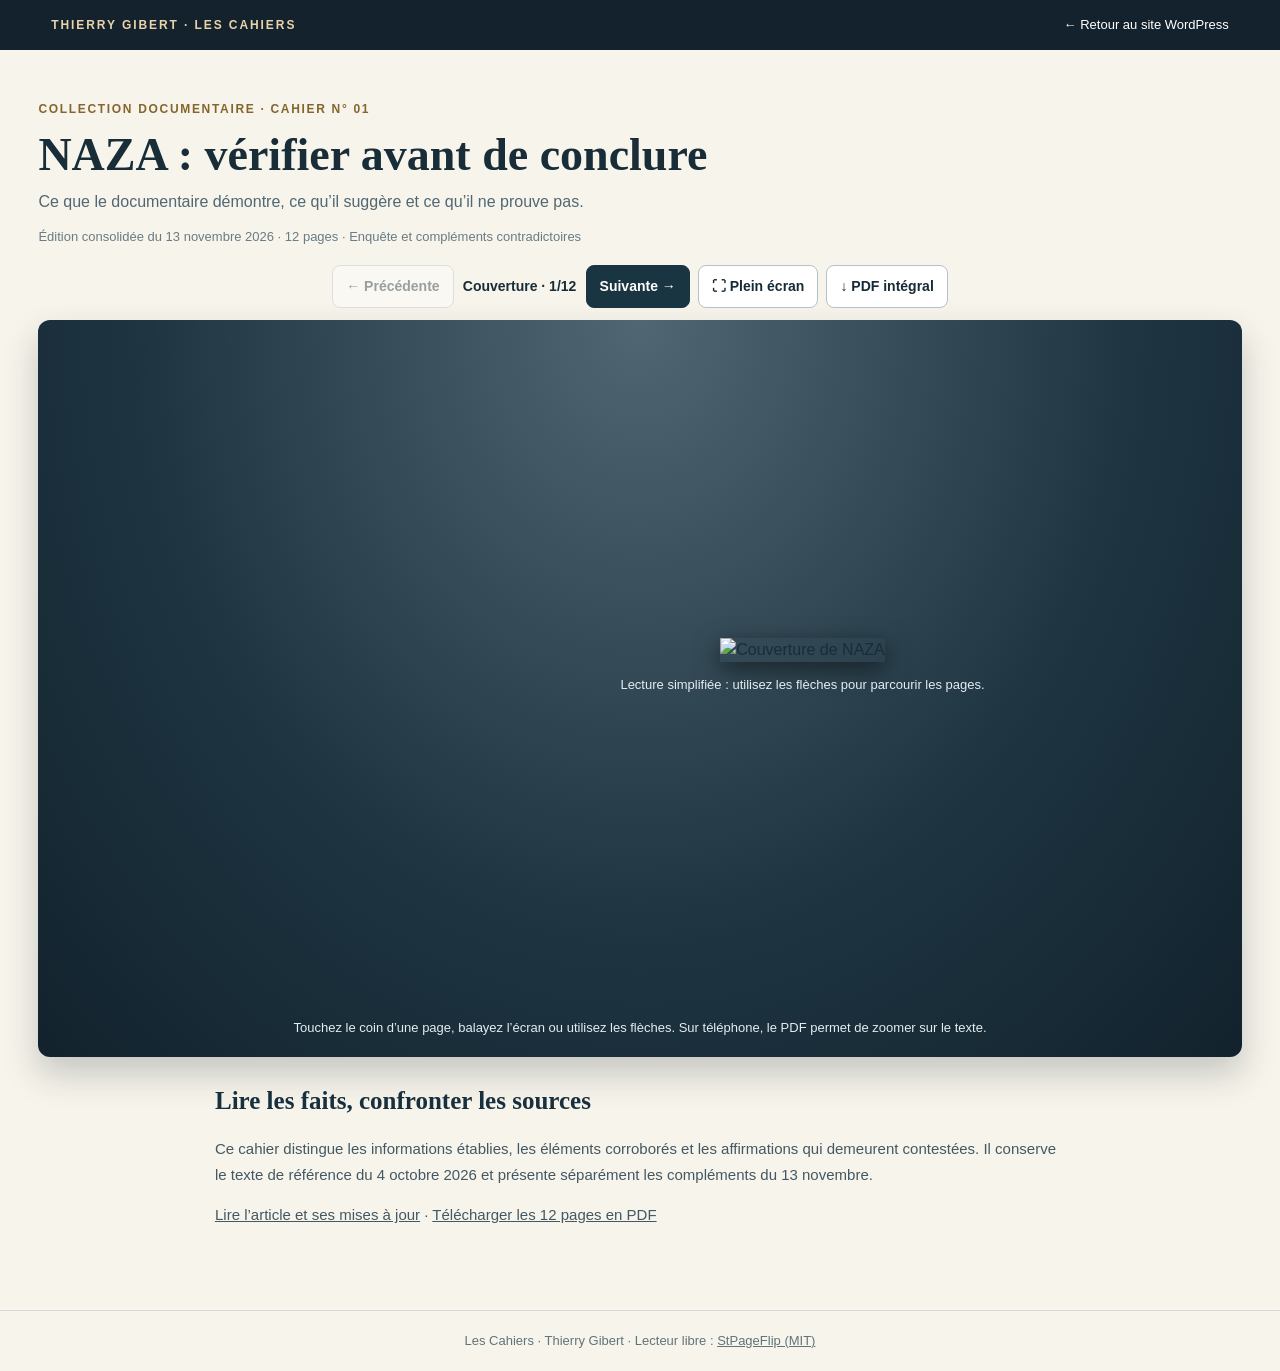
==== index.html @ 5b7beab6 "Publier le lecteur interactif du Cahier NAZA (12 pages)" ====
<!doctype html>
<html lang="fr">
<head>
<meta charset="utf-8">
<meta name="viewport" content="width=device-width,initial-scale=1,viewport-fit=cover">
<meta name="theme-color" content="#14222e">
<meta name="description" content="Les Cahiers de Thierry Gibert : feuilletez gratuitement NAZA, une enquête documentaire en 12 pages.">
<title>Les Cahiers · NAZA — Thierry Gibert</title>
<style>
:root{--ink:#182d38;--paper:#f7f4eb;--gold:#ac8747}*{box-sizing:border-box}
body{margin:0;background:var(--paper);color:var(--ink);font:16px/1.5 -apple-system,BlinkMacSystemFont,"Segoe UI",Arial,sans-serif}
a{color:inherit}header{background:#14222e;color:#fff;padding:15px clamp(16px,4vw,60px);display:flex;align-items:center;justify-content:space-between;gap:14px;flex-wrap:wrap}
.brand{font-size:12px;font-weight:800;letter-spacing:.16em;color:#e9d3ab}header a{font-size:13px;text-decoration:none}
main{max-width:1280px;margin:auto;padding:clamp(17px,3vw,40px)}.eyebrow{color:#84662c;font-weight:750;text-transform:uppercase;font-size:12px;letter-spacing:.14em}
h1{font:600 clamp(28px,4vw,46px)/1.1 Georgia,serif;margin:6px 0 10px}
.subtitle{margin:0;font-size:16px;color:#516773;max-width:800px}.meta{font-size:13px;color:#697b84}
.toolbar{display:flex;gap:8px;justify-content:center;align-items:center;flex-wrap:wrap;margin:18px 0 12px}
button,.button{border:1px solid #b5c1c9;background:#fff;color:#162b37;padding:11px 13px;min-height:43px;font:650 14px Arial,sans-serif;border-radius:8px;text-decoration:none;cursor:pointer;display:inline-flex;align-items:center}
.primary{background:#193542;color:white;border-color:#193542}button:disabled{opacity:.42;cursor:not-allowed}
button:focus-visible,a:focus-visible{outline:3px solid var(--gold);outline-offset:3px}
#counter{font-weight:750;font-variant-numeric:tabular-nums;min-width:116px;text-align:center;font-size:14px}
#stage{background:radial-gradient(ellipse at top,#506673,#1d3440 60%,#12222d);min-height:610px;padding:20px 8px;border-radius:12px;box-shadow:0 17px 35px #10253038}
#shell{height:min(74vh,810px);min-height:470px;display:flex;align-items:center;justify-content:center;max-width:1100px;margin:auto}
#book{margin:auto}
#fallback{display:none;text-align:center;margin:auto;width:min(450px,90%)}#fallback img{max-width:100%;max-height:min(67vh,740px);box-shadow:0 7px 25px #0008}
#fallback p,#hint{color:#e6ecf0;font-size:13px;text-align:center}
#hint{margin:12px auto 0;max-width:760px}.info{max-width:850px;margin:30px auto 44px;color:#435863;font-size:15px;line-height:1.7}
h2{font:600 25px Georgia,serif;color:#18303e}
footer{border-top:1px solid #d4d9db;padding:20px;text-align:center;font-size:13px;color:#60747b}
#stage:fullscreen{border-radius:0;min-height:100vh;display:flex;flex-direction:column;justify-content:center}#stage:fullscreen #shell{flex:1}
@media(max-width:700px){main{padding:18px 8px}.intro{padding:0 8px}.toolbar{gap:6px}button,.button{font-size:13px;padding:10px}#counter{min-width:80px;font-size:13px}#stage{min-height:500px;padding:14px 5px}#shell{height:min(69vh,690px);min-height:400px}}
</style>
</head>
<body>
<header><div class="brand">THIERRY GIBERT · LES CAHIERS</div><a href="https://thierrygibert15.wordpress.com/publications/les-cahiers/">← Retour au site WordPress</a></header>
<main>
<section class="intro"><p class="eyebrow">Collection documentaire · Cahier n° 01</p><h1>NAZA : vérifier avant de conclure</h1><p class="subtitle">Ce que le documentaire démontre, ce qu’il suggère et ce qu’il ne prouve pas.</p><p class="meta">Édition consolidée du 13 novembre 2026 · 12 pages · Enquête et compléments contradictoires</p></section>
<nav class="toolbar" aria-label="Navigation dans le cahier">
<button id="prev" type="button" aria-label="Page précédente">← Précédente</button><span id="counter" aria-live="polite">Couverture</span><button class="primary" id="next" type="button" aria-label="Page suivante">Suivante →</button>
<button id="fullscreen" type="button">⛶ Plein écran</button>
<a class="button" href="https://thierrygibert15.wordpress.com/wp-content/uploads/2026/11/les-cahiers-01-naza-edition-consolidee-13-11-2026.pdf" target="_blank" rel="noopener">↓ PDF intégral</a>
</nav>
<section id="stage" aria-label="Feuilletage interactif de NAZA">
<div id="shell"><div id="book" aria-label="Livre NAZA"></div>
<div id="fallback"><img id="fallback-image" src="https://thierrygibert15.wordpress.com/wp-content/uploads/2026/11/naza-cahier-01-page-01.jpg" alt="Couverture de NAZA"><p id="fallback-message">Chargement du lecteur…</p></div></div>
<p id="hint">Touchez le coin d’une page, balayez l’écran ou utilisez les flèches. Sur téléphone, le PDF permet de zoomer sur le texte.</p>
</section>
<section class="info"><h2>Lire les faits, confronter les sources</h2><p>Ce cahier distingue les informations établies, les éléments corroborés et les affirmations qui demeurent contestées. Il conserve le texte de référence du 4 octobre 2026 et présente séparément les compléments du 13 novembre.</p><p><a href="https://thierrygibert15.wordpress.com/2026/10/04/naza-verifier-avant-de-conclure/">Lire l’article et ses mises à jour</a> · <a href="https://thierrygibert15.wordpress.com/wp-content/uploads/2026/11/les-cahiers-01-naza-edition-consolidee-13-11-2026.pdf">Télécharger les 12 pages en PDF</a></p></section>
</main>
<footer>Les Cahiers · Thierry Gibert · Lecteur libre : <a href="https://github.com/Nodlik/StPageFlip">StPageFlip (MIT)</a></footer>
<noscript><p>JavaScript est nécessaire pour tourner les pages. <a href="https://thierrygibert15.wordpress.com/wp-content/uploads/2026/11/les-cahiers-01-naza-edition-consolidee-13-11-2026.pdf">Lire le PDF.</a></p></noscript>
<script defer src="https://cdn.jsdelivr.net/npm/page-flip@2.0.7/dist/js/page-flip.browser.js"></script>
<script defer>
(function(){
"use strict";
var base="https://thierrygibert15.wordpress.com/wp-content/uploads/2026/11/naza-cahier-01-page-";
var urls=Array.from({length:12},function(_,i){return base+String(i+1).padStart(2,"0")+".jpg";});
var count=document.getElementById("counter"),prev=document.getElementById("prev"),next=document.getElementById("next");
var stage=document.getElementById("stage"),fallback=document.getElementById("fallback");
var fbImg=document.getElementById("fallback-image"),fbMsg=document.getElementById("fallback-message");
var page=0,flip=null;
function sync(){count.textContent=page===0?"Couverture · 1/12":"Page "+(page+1)+" / 12";prev.disabled=page===0;next.disabled=page===11;if(!flip)fbImg.src=urls[page];}
function fallbackMode(){flip=null;fallback.style.display="block";fbMsg.textContent="Lecture simplifiée : utilisez les flèches pour parcourir les pages.";sync();}
function init(){
if(!window.St||!window.St.PageFlip){fallbackMode();return;}
try{
flip=new window.St.PageFlip(document.getElementById("book"),{
width:430,height:608,size:"stretch",minWidth:210,maxWidth:530,minHeight:297,maxHeight:750,
showCover:true,usePortrait:true,mobileScrollSupport:false,drawShadow:true,maxShadowOpacity:0.35,
flippingTime:window.matchMedia("(prefers-reduced-motion: reduce)").matches?100:750
});
flip.on("flip",function(e){page=e.data;sync();});
flip.on("init",function(e){page=e.data.page;sync();});
flip.loadFromImages(urls);sync();
}catch(e){fallbackMode();}
}
prev.addEventListener("click",function(){if(flip){flip.flipPrev("bottom");}else{page=Math.max(0,page-1);}sync();});
next.addEventListener("click",function(){if(flip){flip.flipNext("bottom");}else{page=Math.min(11,page+1);}sync();});
document.getElementById("fullscreen").addEventListener("click",function(){
if(document.fullscreenElement){document.exitFullscreen&&document.exitFullscreen();}
else if(stage.requestFullscreen){stage.requestFullscreen().catch(function(){});}
else {window.open("https://thierrygibert15.wordpress.com/wp-content/uploads/2026/11/les-cahiers-01-naza-edition-consolidee-13-11-2026.pdf","_blank");}
});
document.addEventListener("keydown",function(e){if(e.target&&e.target.matches("input,textarea,select"))return;if(e.key==="ArrowRight")next.click();if(e.key==="ArrowLeft")prev.click();});
sync();window.addEventListener("load",init,{once:true});
})();
</script>
</body></html>
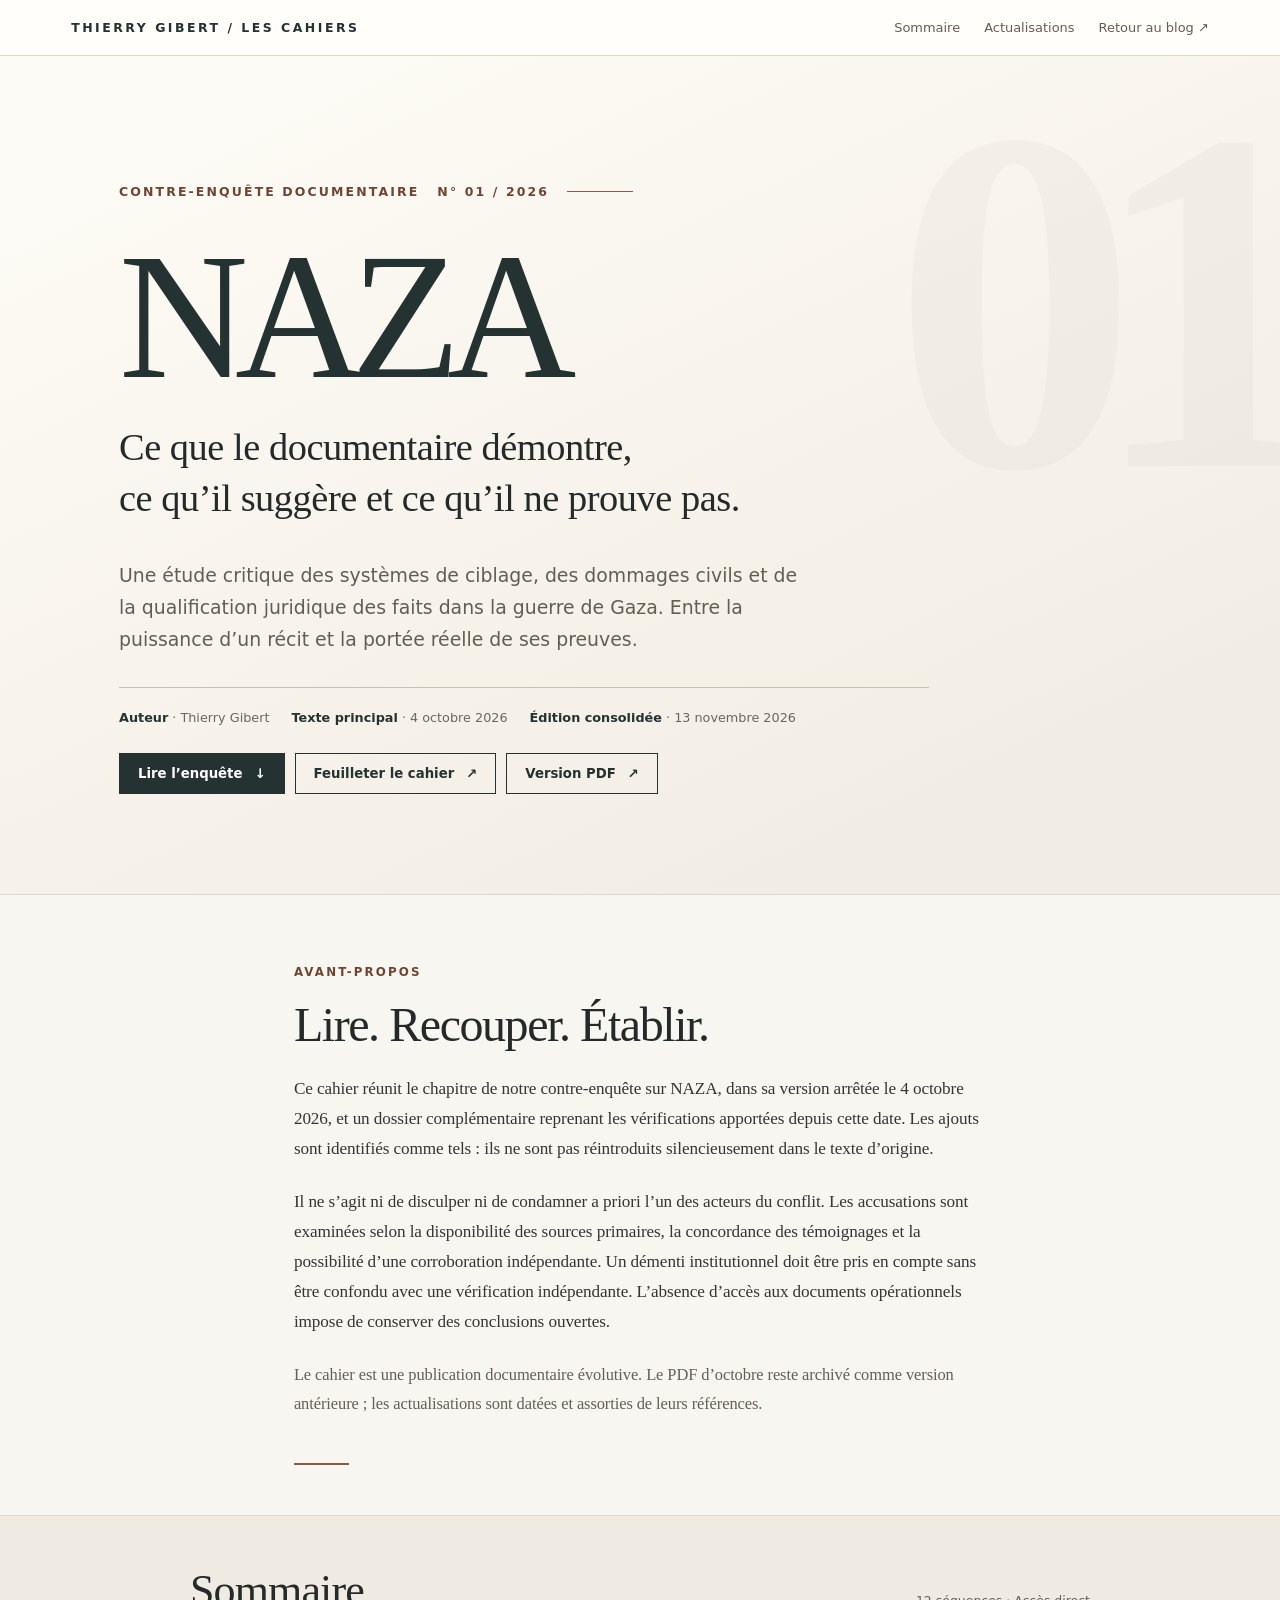
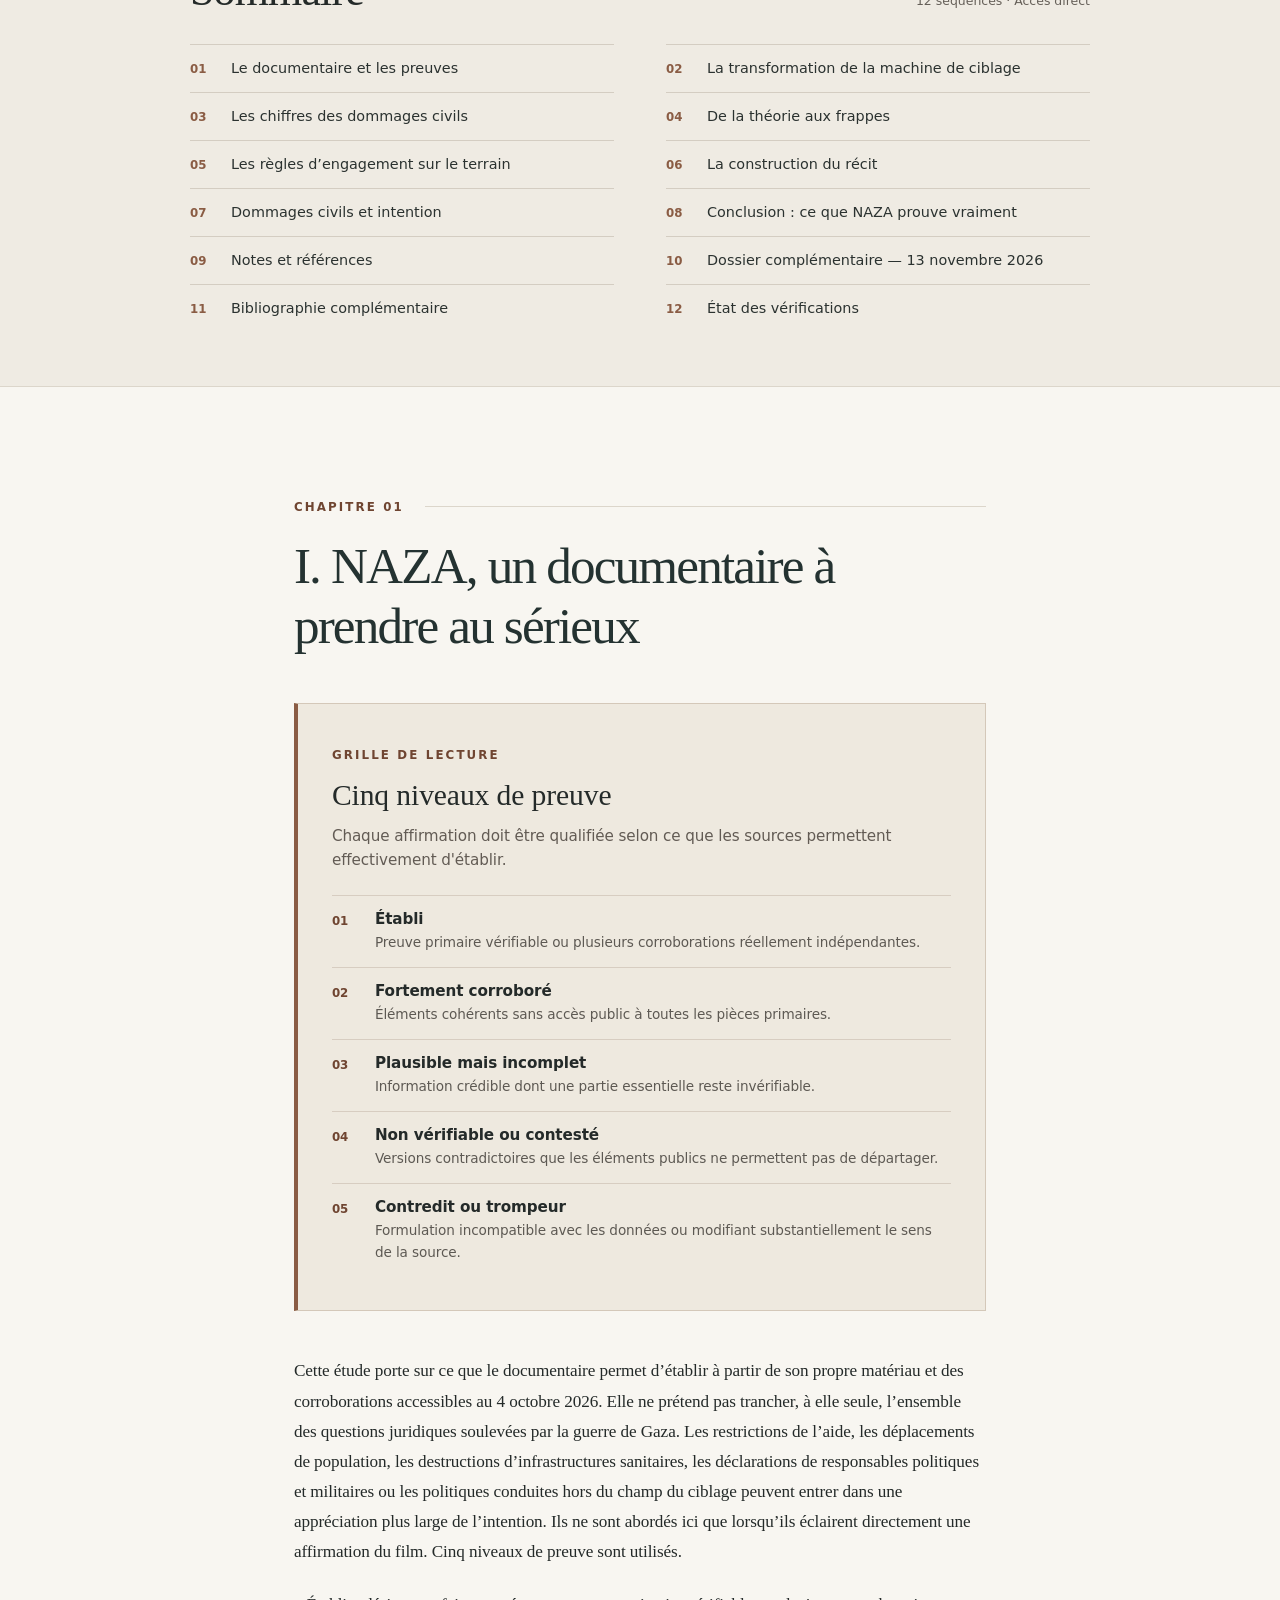
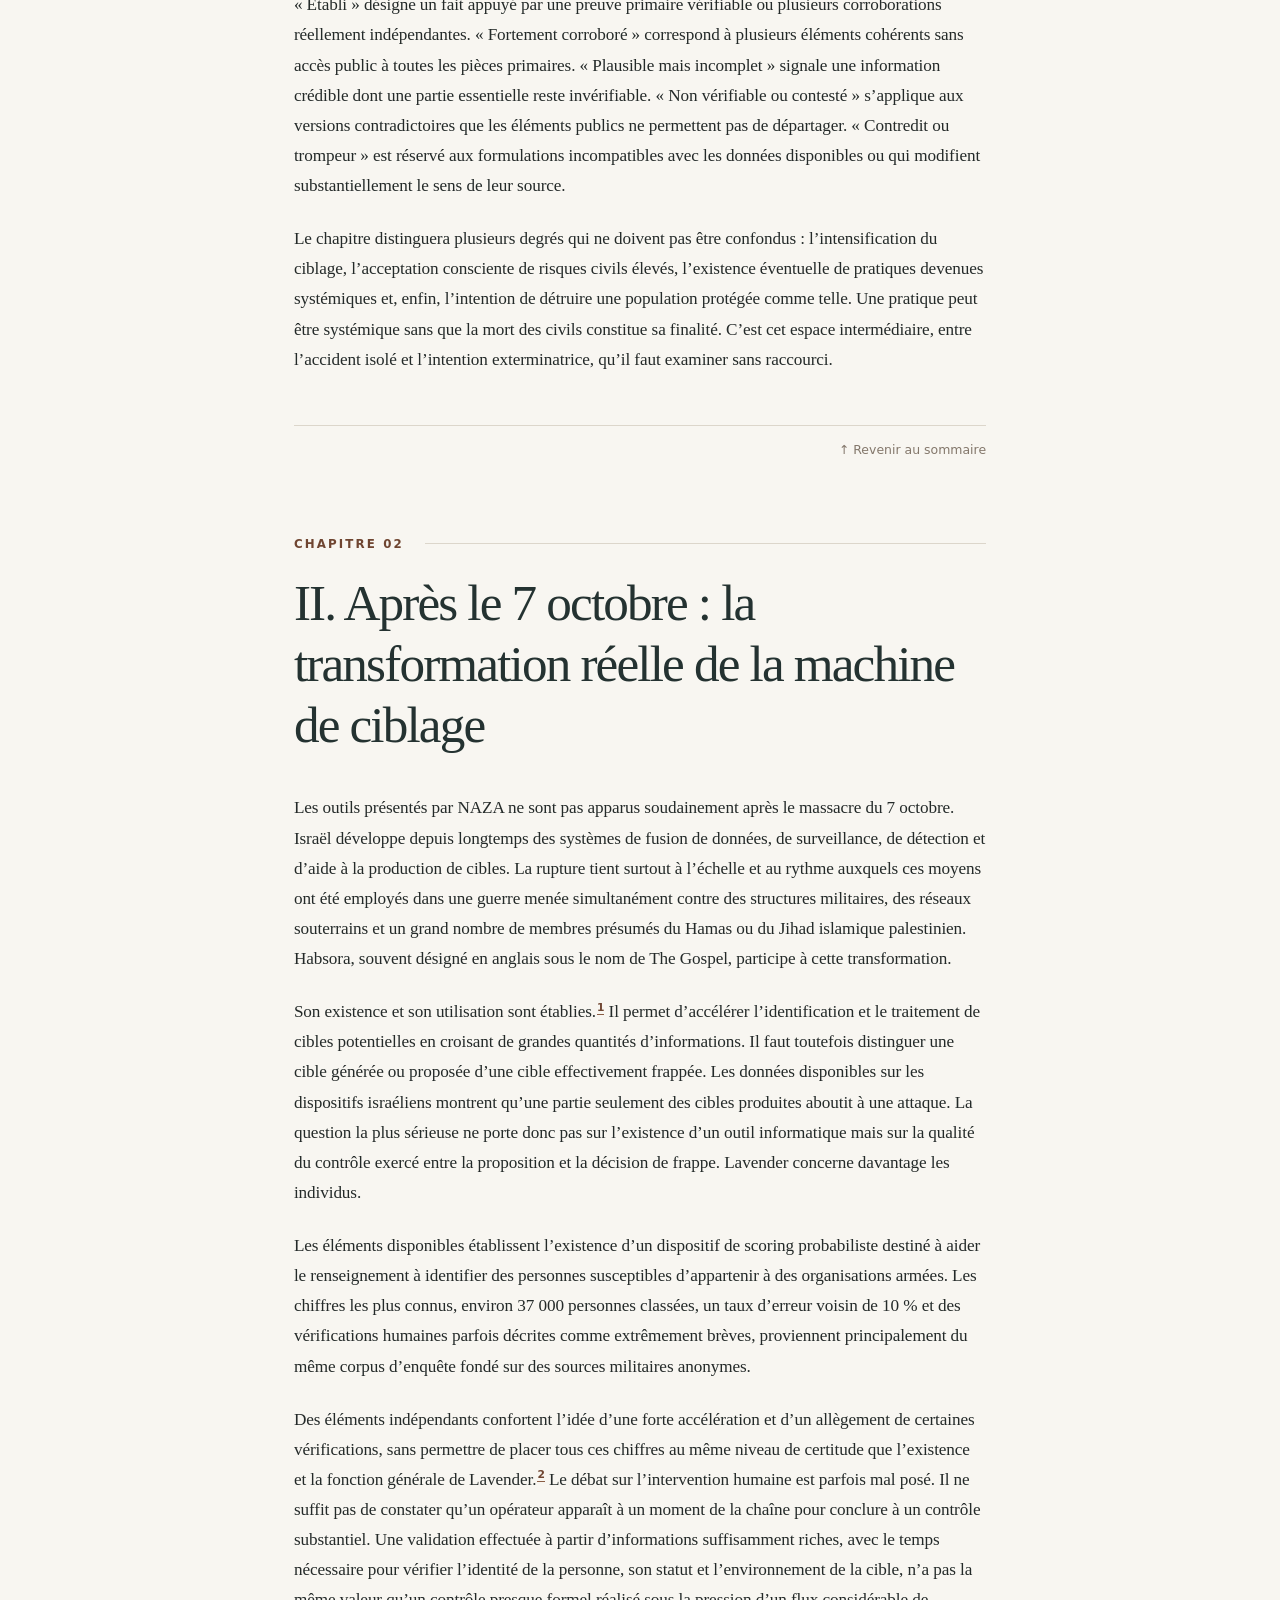
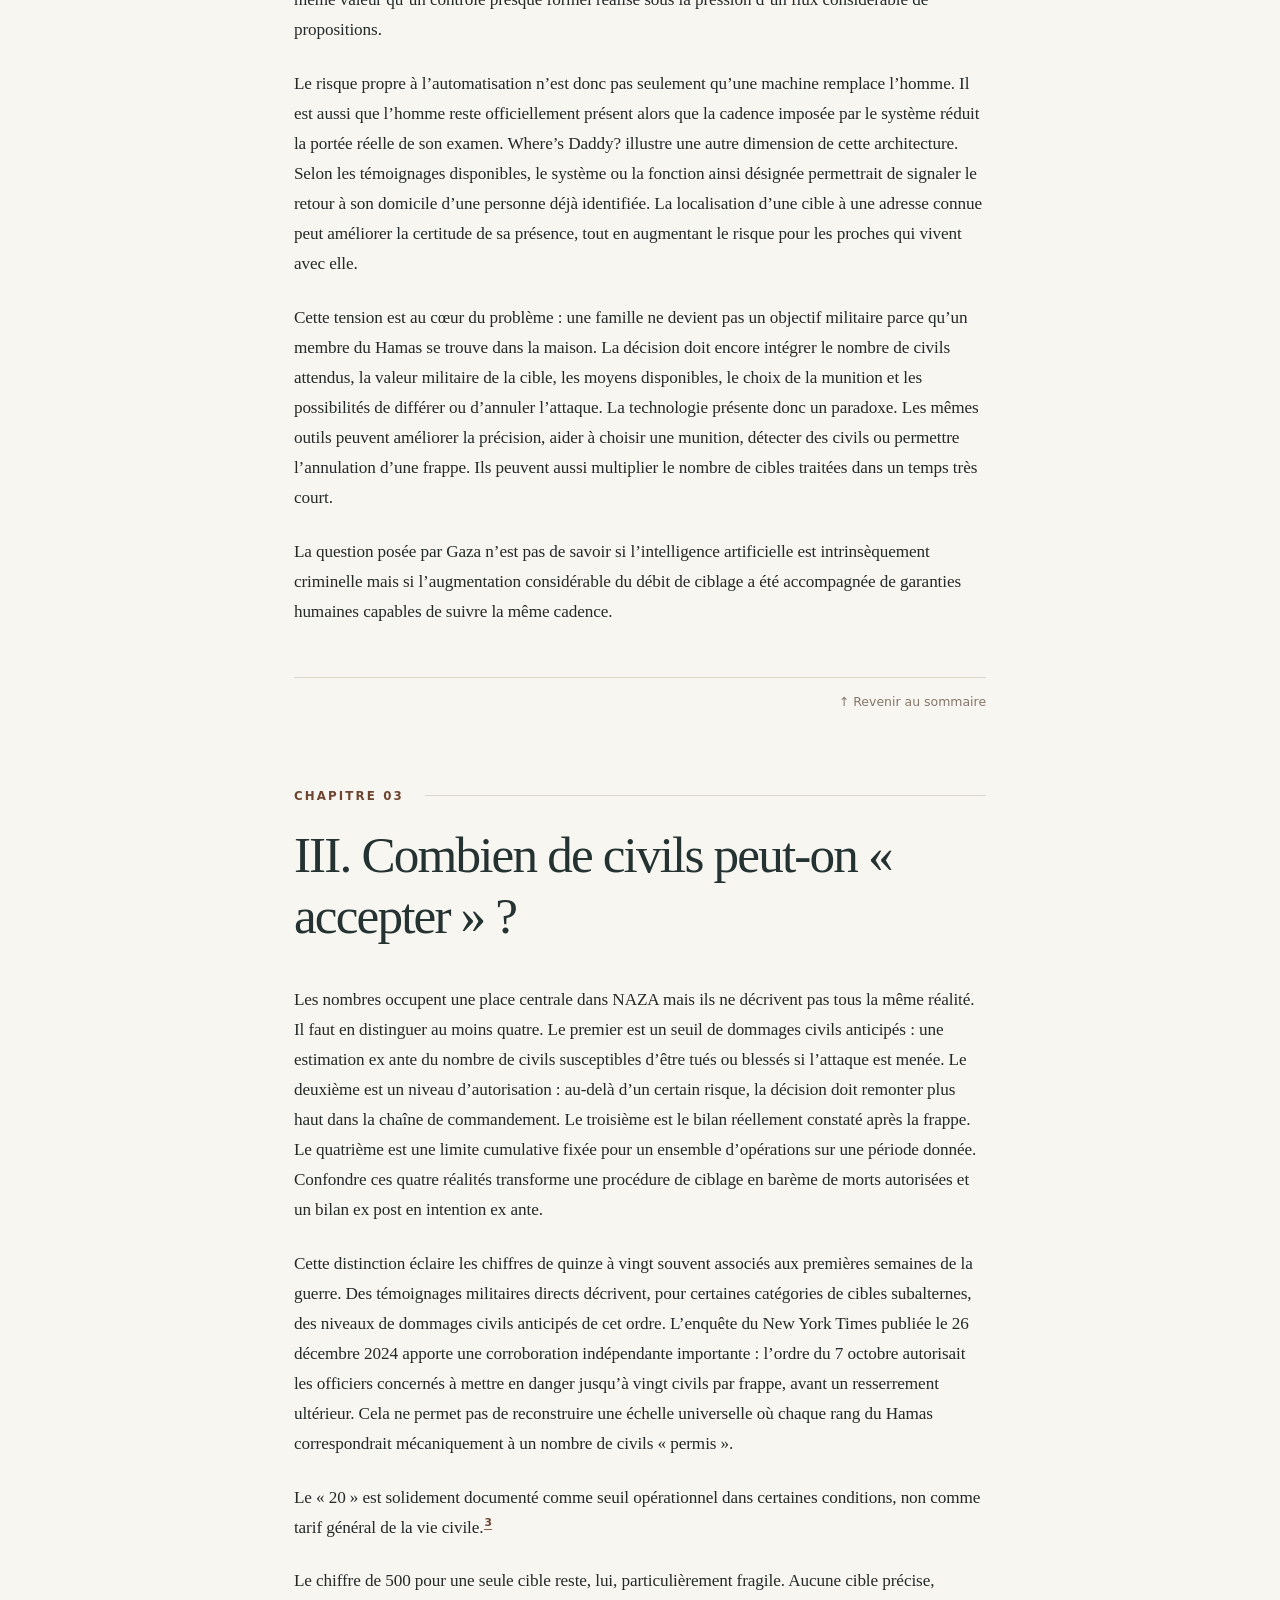
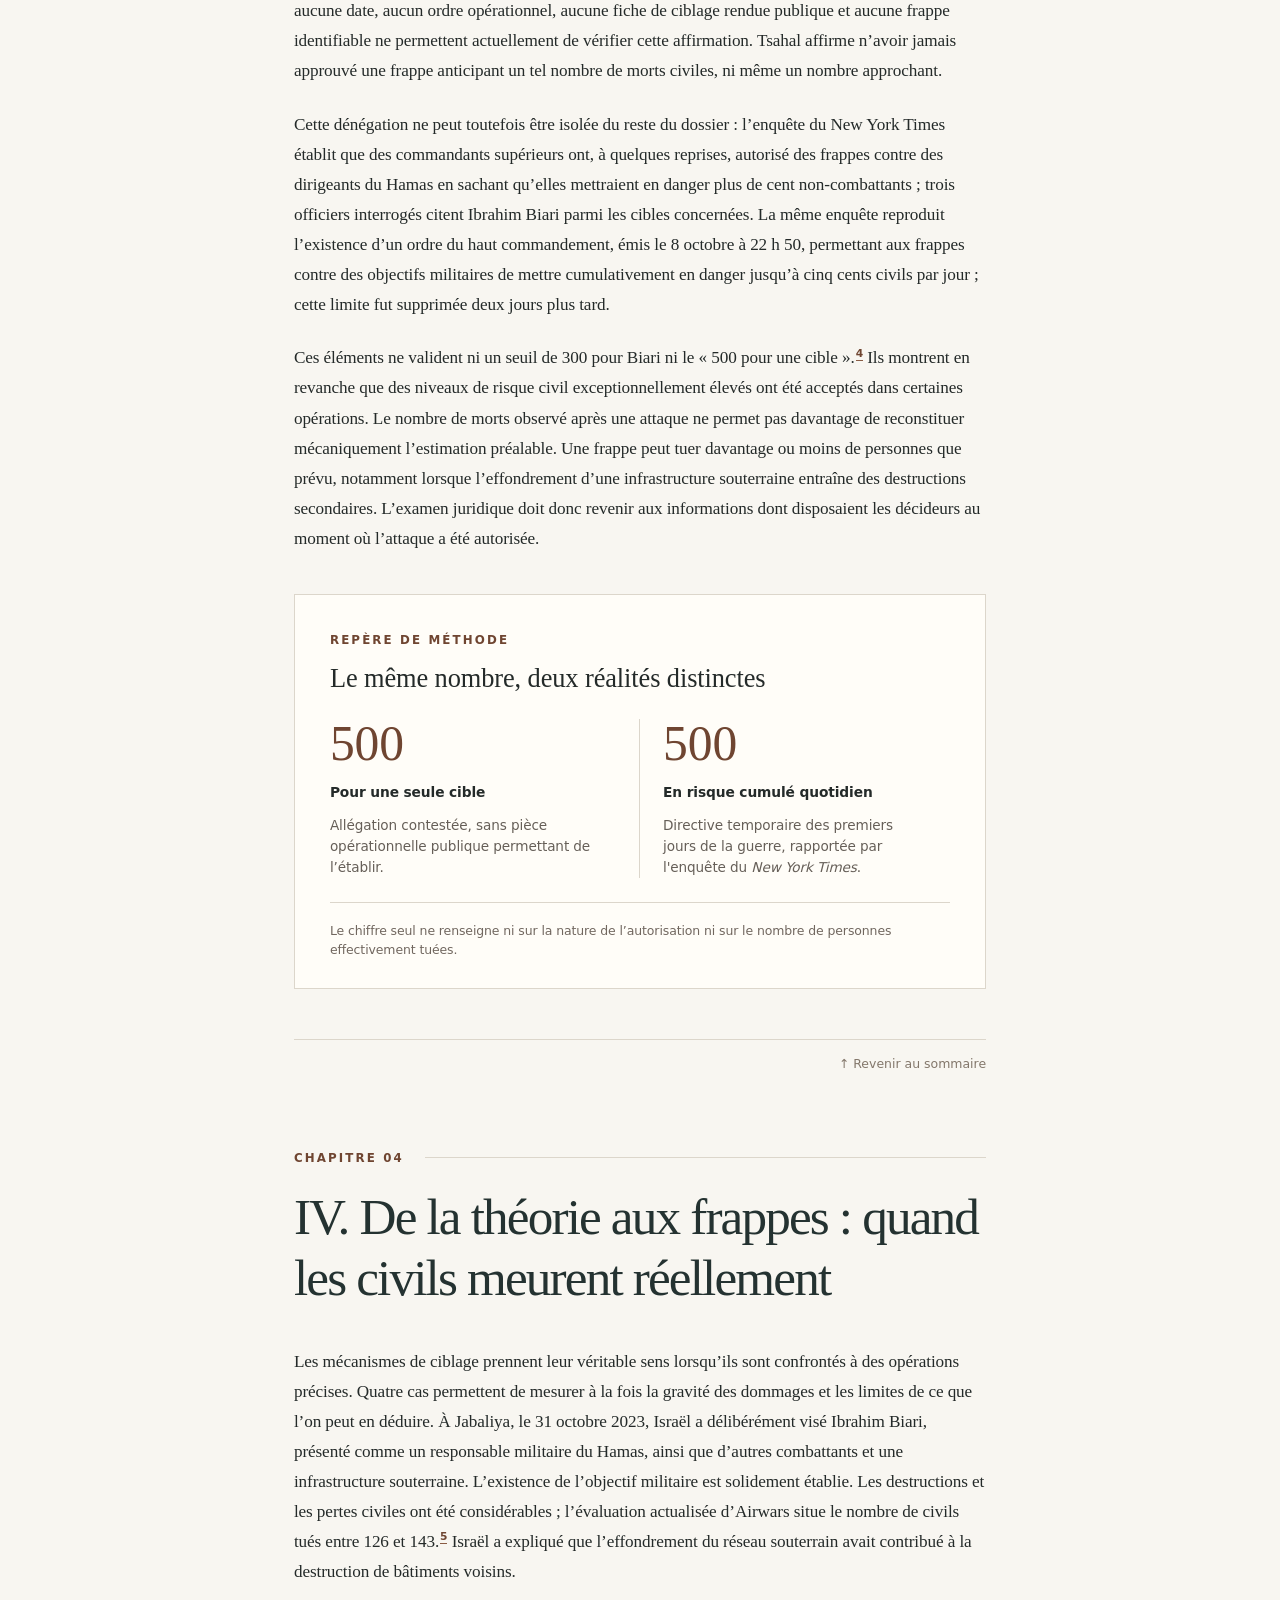
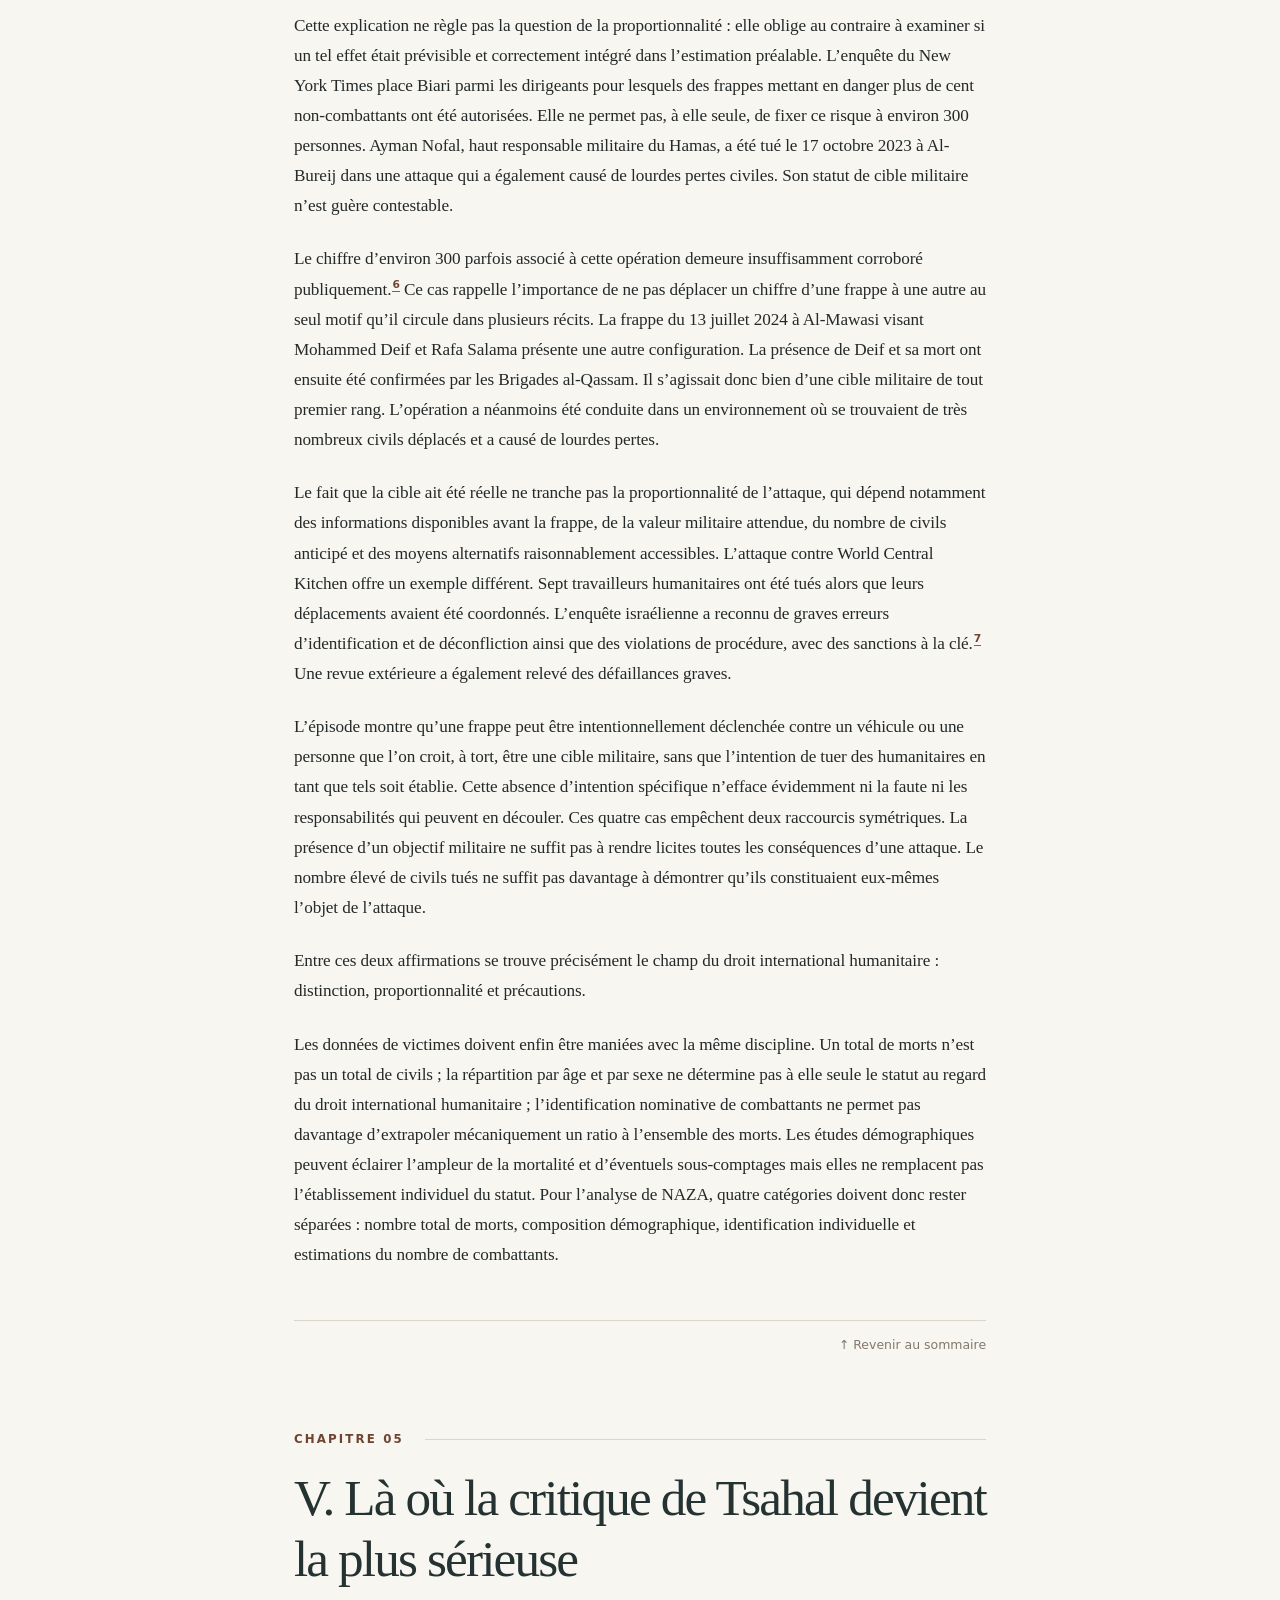
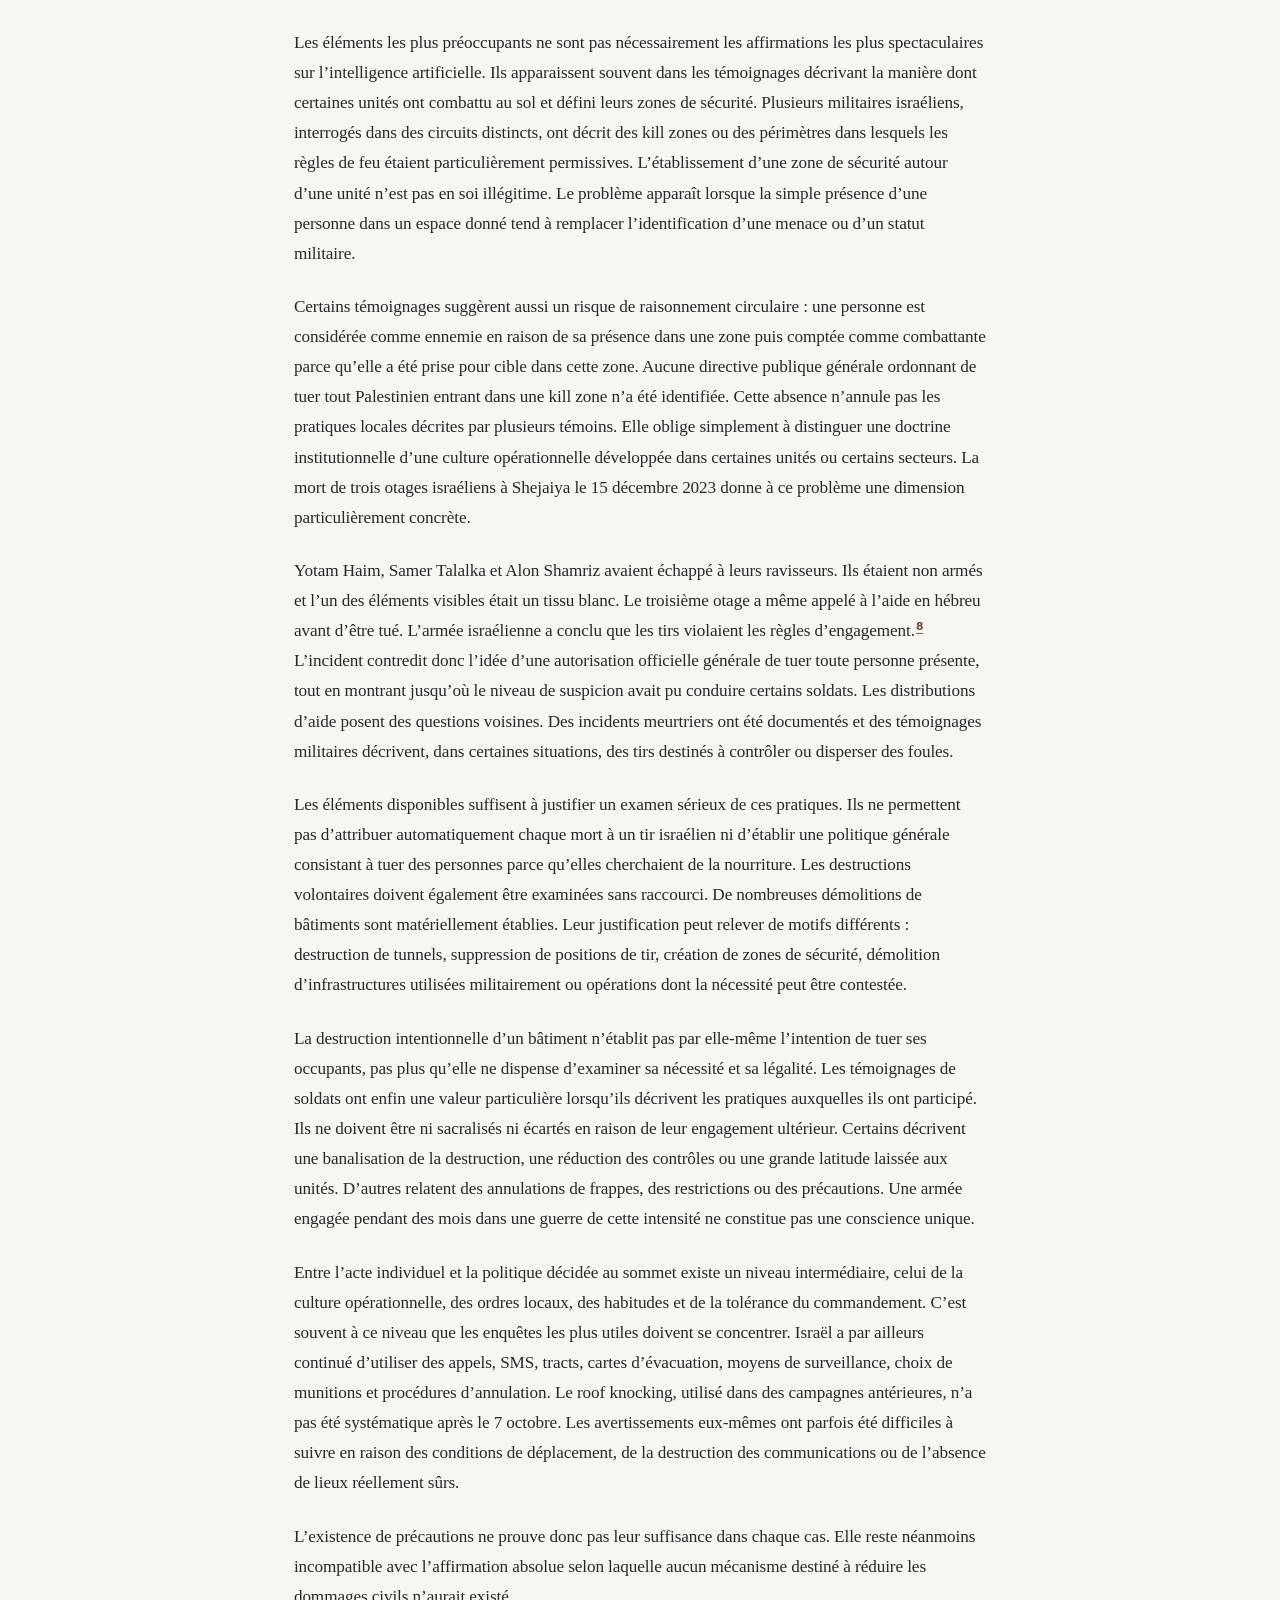
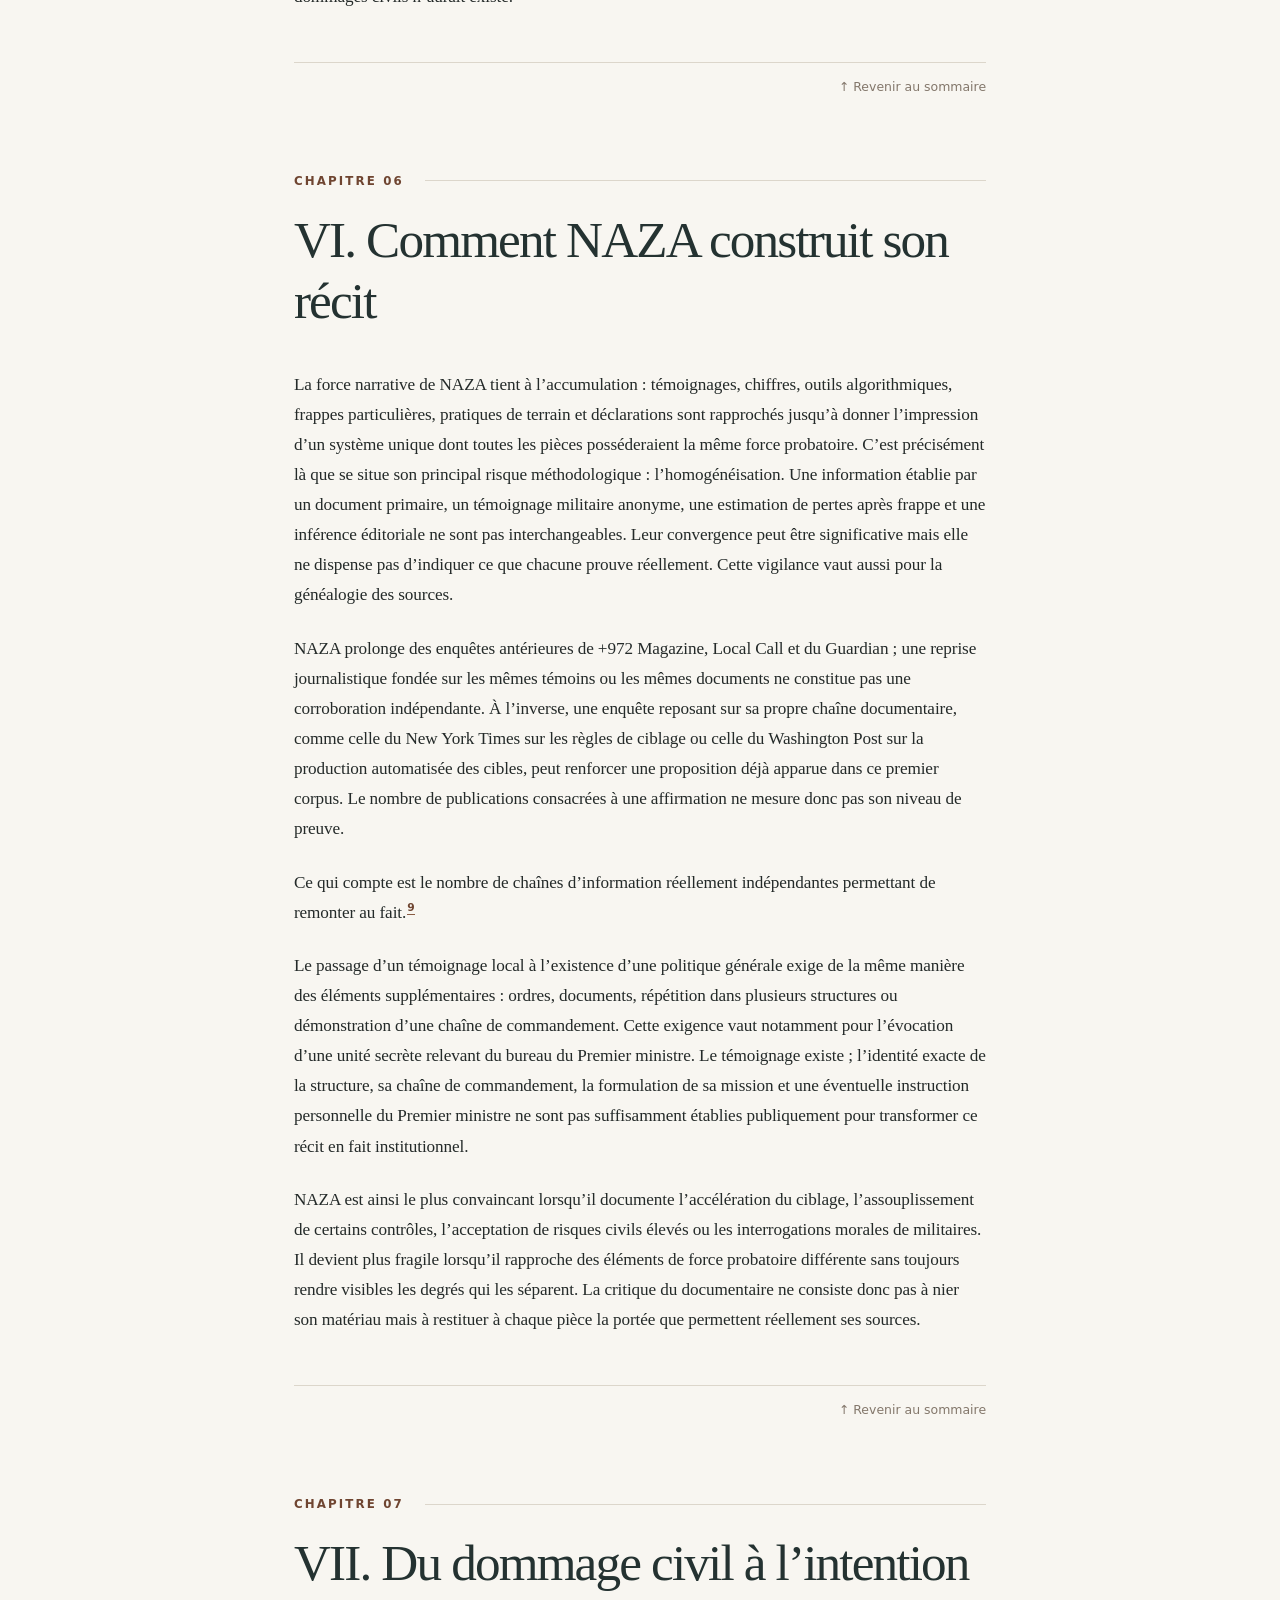
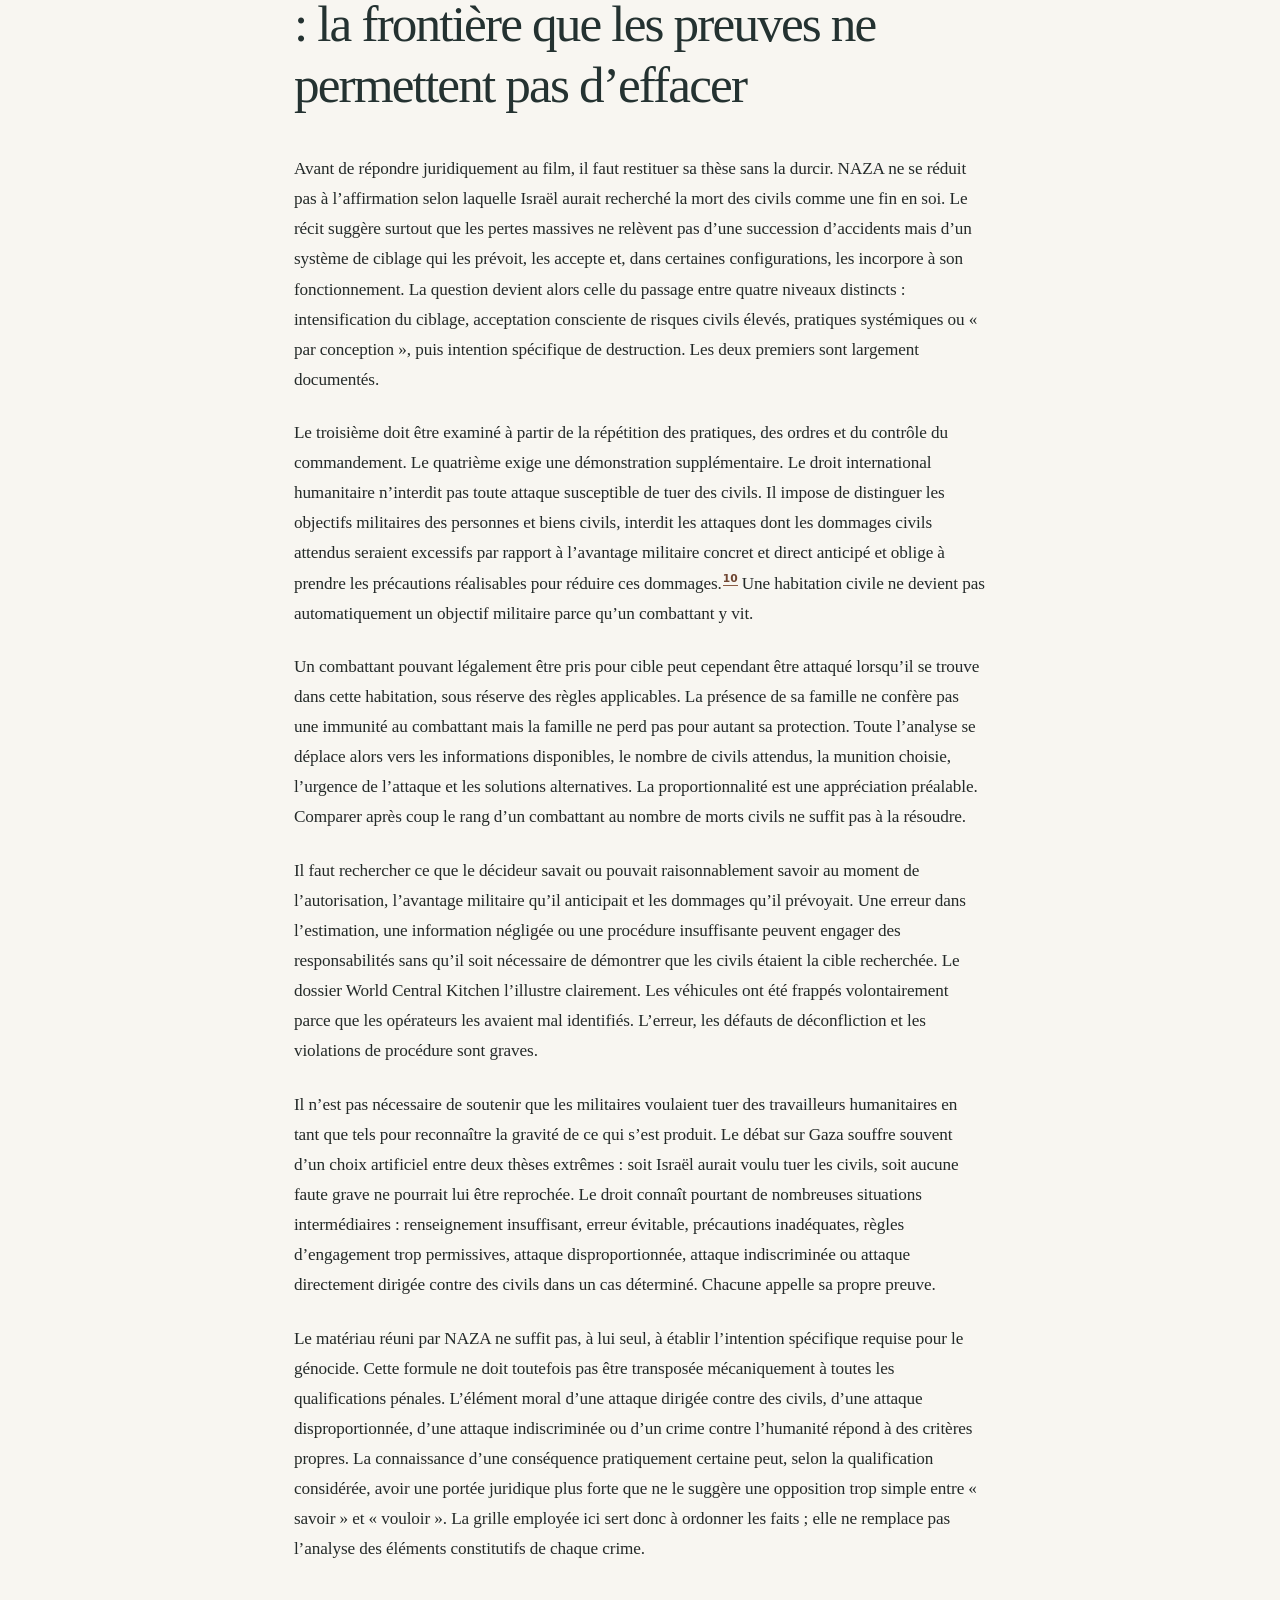
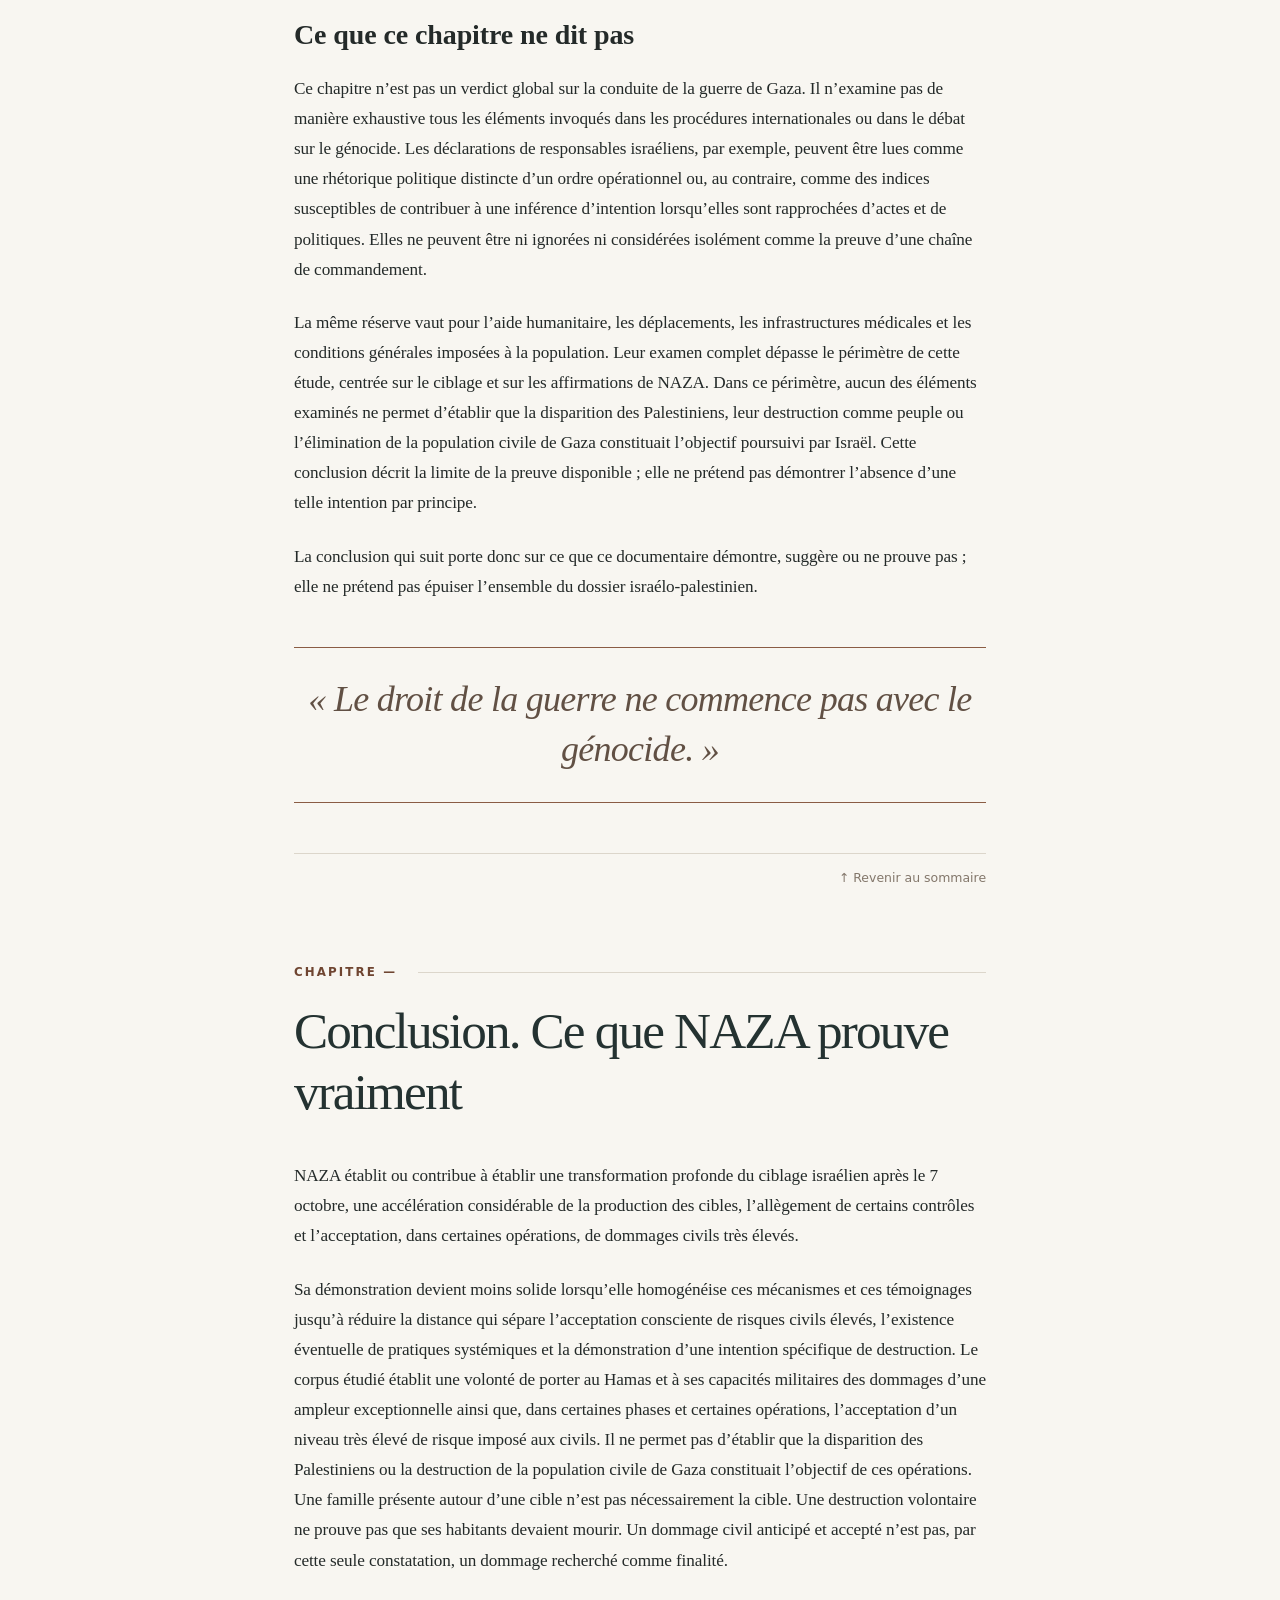
==== commit 54a997fd: "Publier l'édition web éditoriale NAZA et préserver le feuilletage" ====
--- a/index.html
+++ b/index.html
@@ -2,87 +2,238 @@
 <html lang="fr">
 <head>
 <meta charset="utf-8">
-<meta name="viewport" content="width=device-width,initial-scale=1,viewport-fit=cover">
-<meta name="theme-color" content="#14222e">
-<meta name="description" content="Les Cahiers de Thierry Gibert : feuilletez gratuitement NAZA, une enquête documentaire en 12 pages.">
-<title>Les Cahiers · NAZA — Thierry Gibert</title>
+<meta name="viewport" content="width=device-width, initial-scale=1, viewport-fit=cover">
+<meta name="theme-color" content="#f8f6f1">
+<meta name="author" content="Thierry Gibert">
+<meta name="description" content="Les Cahiers n° 01 — NAZA. Contre-enquête documentaire sur les sources, le ciblage à Gaza et le droit international humanitaire. Édition consolidée du 13 novembre 2026.">
+<meta property="og:type" content="article"><meta property="og:title" content="Les Cahiers N° 01 — NAZA"><meta property="og:description" content="Ce que le documentaire démontre, ce qu’il suggère et ce qu’il ne prouve pas.">
+<link rel="canonical" href="https://thierrygibert-del.github.io/les-cahiers/">
+<title>Les Cahiers N° 01 — NAZA | Thierry Gibert</title>
 <style>
-:root{--ink:#182d38;--paper:#f7f4eb;--gold:#ac8747}*{box-sizing:border-box}
-body{margin:0;background:var(--paper);color:var(--ink);font:16px/1.5 -apple-system,BlinkMacSystemFont,"Segoe UI",Arial,sans-serif}
-a{color:inherit}header{background:#14222e;color:#fff;padding:15px clamp(16px,4vw,60px);display:flex;align-items:center;justify-content:space-between;gap:14px;flex-wrap:wrap}
-.brand{font-size:12px;font-weight:800;letter-spacing:.16em;color:#e9d3ab}header a{font-size:13px;text-decoration:none}
-main{max-width:1280px;margin:auto;padding:clamp(17px,3vw,40px)}.eyebrow{color:#84662c;font-weight:750;text-transform:uppercase;font-size:12px;letter-spacing:.14em}
-h1{font:600 clamp(28px,4vw,46px)/1.1 Georgia,serif;margin:6px 0 10px}
-.subtitle{margin:0;font-size:16px;color:#516773;max-width:800px}.meta{font-size:13px;color:#697b84}
-.toolbar{display:flex;gap:8px;justify-content:center;align-items:center;flex-wrap:wrap;margin:18px 0 12px}
-button,.button{border:1px solid #b5c1c9;background:#fff;color:#162b37;padding:11px 13px;min-height:43px;font:650 14px Arial,sans-serif;border-radius:8px;text-decoration:none;cursor:pointer;display:inline-flex;align-items:center}
-.primary{background:#193542;color:white;border-color:#193542}button:disabled{opacity:.42;cursor:not-allowed}
-button:focus-visible,a:focus-visible{outline:3px solid var(--gold);outline-offset:3px}
-#counter{font-weight:750;font-variant-numeric:tabular-nums;min-width:116px;text-align:center;font-size:14px}
-#stage{background:radial-gradient(ellipse at top,#506673,#1d3440 60%,#12222d);min-height:610px;padding:20px 8px;border-radius:12px;box-shadow:0 17px 35px #10253038}
-#shell{height:min(74vh,810px);min-height:470px;display:flex;align-items:center;justify-content:center;max-width:1100px;margin:auto}
-#book{margin:auto}
-#fallback{display:none;text-align:center;margin:auto;width:min(450px,90%)}#fallback img{max-width:100%;max-height:min(67vh,740px);box-shadow:0 7px 25px #0008}
-#fallback p,#hint{color:#e6ecf0;font-size:13px;text-align:center}
-#hint{margin:12px auto 0;max-width:760px}.info{max-width:850px;margin:30px auto 44px;color:#435863;font-size:15px;line-height:1.7}
-h2{font:600 25px Georgia,serif;color:#18303e}
-footer{border-top:1px solid #d4d9db;padding:20px;text-align:center;font-size:13px;color:#60747b}
-#stage:fullscreen{border-radius:0;min-height:100vh;display:flex;flex-direction:column;justify-content:center}#stage:fullscreen #shell{flex:1}
-@media(max-width:700px){main{padding:18px 8px}.intro{padding:0 8px}.toolbar{gap:6px}button,.button{font-size:13px;padding:10px}#counter{min-width:80px;font-size:13px}#stage{min-height:500px;padding:14px 5px}#shell{height:min(69vh,690px);min-height:400px}}
+:root{--paper:#f8f6f1;--sheet:#fffefa;--ink:#242a29;--muted:#655f58;--hairline:#dcd6cb;--stone:#eeeae2;--stone-dark:#e7e0d5;--accent:#8a5c44;--accent-deep:#6f4531;--slate:#243231;--serif:Georgia,"Iowan Old Style","Palatino Linotype","Book Antiqua",serif;--sans:system-ui,-apple-system,BlinkMacSystemFont,"Segoe UI",Arial,sans-serif;--reading:68ch}
+*,*::before,*::after{box-sizing:border-box}html{scroll-behavior:smooth;scroll-padding-top:32px}body{margin:0;background:var(--paper);color:var(--ink);font-family:var(--sans);-webkit-font-smoothing:antialiased}::selection{background:#d3c1ae;color:#241b17}a{color:var(--accent-deep);text-underline-offset:3px;text-decoration-thickness:1px}a:hover{color:#452d25}a:focus-visible{outline:3px solid #ab7957;outline-offset:3px;border-radius:2px}h1,h2,h3,p{overflow-wrap:break-word}figure{margin:0}img{max-width:100%;height:auto}
+.skip-link{position:absolute;top:-60px;left:15px;background:var(--slate);color:#fff;padding:.6rem 1rem;z-index:50}.skip-link:focus{top:10px;color:#fff}
+.masthead{background:var(--sheet);border-bottom:1px solid var(--hairline)}.masthead-inner{max-width:1240px;margin:auto;padding:20px clamp(22px,4vw,55px);display:flex;justify-content:space-between;align-items:center;gap:20px}.wordmark{font-size:.78rem;font-weight:750;letter-spacing:.2em;text-transform:uppercase;color:var(--slate);text-decoration:none}.nav-mini{display:flex;align-items:center;gap:24px}.nav-mini a{text-decoration:none;font-size:.81rem;color:#665d52}.nav-mini a:hover{text-decoration:underline}
+.hero{background:linear-gradient(155deg,#fdfbf5 10%,#f2ede4 84%);border-bottom:1px solid var(--hairline);position:relative;overflow:hidden}.hero::after{content:"01";position:absolute;font-family:var(--serif);font-size:min(40vw,490px);font-weight:700;line-height:1;letter-spacing:-.1em;right:-.01em;top:0;color:rgba(89,76,59,.035);pointer-events:none;user-select:none}.hero-inner{max-width:1170px;margin:0 auto;padding:clamp(65px,10vw,135px) clamp(24px,5vw,70px) clamp(58px,8vw,100px);position:relative;z-index:1}.issue-line{display:flex;gap:18px;align-items:center;color:var(--accent-deep);font-size:.78rem;letter-spacing:.17em;text-transform:uppercase;font-weight:800}.issue-line::after{content:"";display:block;width:66px;height:1px;background:var(--accent)}.hero h1{font:400 clamp(5.6rem,14vw,11.9rem)/.92 var(--serif);letter-spacing:-.075em;margin:36px 0 22px;color:var(--slate)}.hero h1 em{font-style:normal}.hero-title{max-width:800px;font:400 clamp(1.5rem,3vw,2.55rem)/1.34 var(--serif);letter-spacing:-.012em;margin:0 0 34px}.hero-description{max-width:690px;font:400 clamp(1rem,1.7vw,1.18rem)/1.7 var(--sans);color:#645d53;margin:0 0 32px}.hero-meta{display:flex;gap:15px 22px;flex-wrap:wrap;align-items:center;border-top:1px solid #c9c0b3;padding-top:22px;max-width:810px;font-size:.8rem;color:#6e665d}.hero-meta strong{color:var(--slate);font-weight:700}.hero-links{display:flex;gap:10px;flex-wrap:wrap;margin-top:28px}.button{display:inline-flex;align-items:center;gap:12px;padding:12px 18px;font-size:.83rem;text-decoration:none;border:1px solid var(--slate);font-weight:700;transition:transform .15s ease,background .15s ease}.button:hover{transform:translateY(-2px)}.button-primary{background:var(--slate);color:#fff}.button-primary:hover{background:#42514d;color:white}.button-plain{color:var(--slate);background:transparent}
+.page-frame{max-width:1200px;margin:0 auto;padding:0 clamp(20px,5vw,65px)}.reading-column{width:100%;max-width:var(--reading);margin-left:auto;margin-right:auto}.opening{padding:66px 0 28px}.eyebrow,.mini-label,.chapter-label{font-family:var(--sans);font-size:.74rem;letter-spacing:.18em;text-transform:uppercase;font-weight:800;color:var(--accent-deep)}.opening h2{font:400 clamp(2rem,5vw,3rem)/1.2 var(--serif);margin:16px 0 20px;letter-spacing:-.03em}.prose,.note-reader{font-family:var(--serif);font-size:clamp(1.075rem,1.18vw,1.21rem);line-height:1.75;letter-spacing:-.006em}.prose p,.note-reader p{margin:0 0 1.35em}.prose > p:first-child{margin-top:0}.opening .prose{color:#343534}.opening .note-reader{font-size:1.03rem;color:var(--muted)}.small-rule{width:55px;height:2px;background:var(--accent);margin:45px 0 0}
+.toc-wrap{background:#efebe3;border-top:1px solid var(--hairline);border-bottom:1px solid var(--hairline);padding:49px 0 54px;margin-top:22px}.toc-header{max-width:900px;margin:0 auto 26px;display:flex;justify-content:space-between;align-items:baseline;gap:20px}.toc-header h2{font:400 clamp(1.9rem,3.5vw,2.75rem)/1.2 var(--serif);letter-spacing:-.02em;margin:0}.toc-header small{color:var(--muted);font-size:.78rem}.toc{max-width:900px;margin:auto;display:grid;grid-template-columns:repeat(2,minmax(0,1fr));column-gap:52px;row-gap:0;padding:0;list-style:none;counter-reset:toc}.toc li{border-top:1px solid #d4cdc2}.toc a{display:flex;align-items:baseline;gap:14px;padding:13px 0;text-decoration:none;color:#2b3230;line-height:1.45;font-size:.9rem}.toc a:hover{text-decoration:underline;text-underline-offset:4px}.toc .toc-number{font-size:.74rem;min-width:27px;font-weight:800;color:var(--accent)}.toc .toc-special{font-style:italic;color:var(--muted)}
+.article-main{padding:33px 0 90px}.chapter{padding-top:80px;scroll-margin-top:20px}.section-top{display:flex;align-items:center;gap:21px;margin-bottom:22px}.section-rule{flex:1;border-top:1px solid var(--hairline)}.chapter h2{font:400 clamp(2.1rem,5vw,3.2rem)/1.19 var(--serif);letter-spacing:-.036em;margin:0 0 38px;color:var(--slate)}.chapter h3{font:600 clamp(1.42rem,2.7vw,1.75rem)/1.35 var(--serif);margin:52px 0 20px}.chapter-back{text-align:right;border-top:1px solid var(--hairline);margin:50px 0 0;padding-top:16px;font-family:var(--sans);font-size:.78rem}.chapter-back a{text-decoration:none;color:#83776b}.chapter-back a:hover{text-decoration:underline}
+.method-box{background:#eee9df;border:1px solid #d4c8b9;border-left:4px solid var(--accent);margin:46px 0 45px;padding:clamp(22px,4vw,34px);font-family:var(--sans)}.method-header h3{font:400 1.85rem/1.2 var(--serif);margin:10px 0}.method-header p{font:400 .95rem/1.6 var(--sans);color:#625b54;margin:0 0 22px}.evidence-levels{margin:0;padding:0;list-style:none;display:grid;gap:0}.evidence-levels li{display:flex;gap:18px;padding:13px 0;border-top:1px solid #d7cdc1}.evidence-number{font-size:.74rem;font-weight:800;color:var(--accent-deep);padding-top:2px;min-width:25px}.evidence-levels li div{display:grid;gap:2px}.evidence-levels strong{font-size:.95rem;line-height:1.4}.evidence-levels li div span{font-size:.85rem;color:#5d5953;line-height:1.6}
+.note-reference{font:600 .67rem var(--sans);margin-left:1px;vertical-align:super}.note-reference a{text-decoration:none;border-bottom:1px solid var(--accent)}.exergue{margin:45px 0 45px;border-top:1px solid var(--accent);border-bottom:1px solid var(--accent);padding:27px 11px 28px;font:italic 400 clamp(1.55rem,3vw,2.25rem)/1.38 var(--serif);letter-spacing:-.02em;color:#615044;text-align:center}.exergue p{margin:0}
+.contrast-panel{border:1px solid var(--hairline);background:#fffdf8;padding:28px clamp(20px,4vw,35px);margin:40px 0;font-family:var(--sans)}.contrast-panel h3{font:400 1.65rem/1.2 var(--serif);margin:10px 0 24px}.contrast-grid{display:grid;grid-template-columns:1fr 1fr;gap:0}.contrast-grid>div{padding:0 23px}.contrast-grid>div:first-child{padding-left:0;border-right:1px solid var(--hairline)}.contrast-number{font:400 3.1rem/1 var(--serif);display:block;color:var(--accent-deep);margin-bottom:8px}.contrast-grid strong{font-size:.86rem}.contrast-grid p{font:400 .85rem/1.56 var(--sans);color:#665f58;margin:8px 0 0}.contrast-panel .tiny{font:400 .78rem/1.55 var(--sans);color:#71675f;border-top:1px solid var(--hairline);padding-top:18px;margin:24px 0 0}
+.notes-list{font:400 .98rem/1.7 var(--serif);padding-left:22px}.notes-list li{padding:0 0 17px 6px;border-bottom:1px solid #e6dfd5;margin:0 0 16px}.notes-list li::marker{font-family:var(--sans);font-size:.8rem;color:var(--accent);font-weight:800}.notes-list p{margin:0 0 6px}.note-back{font:400 .77rem var(--sans);color:#8a8176;text-decoration:none}
+.addendum-band{background:var(--stone);margin:78px calc(50% - 50vw) 0;padding:70px clamp(24px,5vw,70px) 68px;border-top:2px solid #b7a38d;border-bottom:2px solid #d2c9bc;scroll-margin-top:10px}.addendum-inner{max-width:var(--reading);margin:0 auto}.addendum-band .big-date{font:400 clamp(2.1rem,4.5vw,3.1rem)/1.23 var(--serif);margin:15px 0 18px;letter-spacing:-.025em}.addendum-intro{font:400 1.03rem/1.72 var(--sans);color:#514d48;border-left:3px solid var(--accent);padding:13px 0 13px 20px;margin:0 0 40px}.supp-entry{border-top:1px solid #d2c8ba;padding:32px 0 16px;scroll-margin-top:28px}.supp-index{font:800 .7rem var(--sans);letter-spacing:.15em;color:var(--accent)}.supp-entry h3{font:400 clamp(1.4rem,2.5vw,1.8rem)/1.32 var(--serif);margin:8px 0 20px;letter-spacing:-.01em}.supp-entry p{font:400 clamp(1.07rem,1.25vw,1.2rem)/1.75 var(--serif);margin:0 0 1.15em}
+.reference-list{padding:0;list-style:decimal;counter-reset:ref;margin:0}.reference-list li{border-bottom:1px solid var(--hairline);padding:14px 0 15px 8px;margin:0 0 0 25px;line-height:1.5}.reference-list li::marker{font-weight:700;color:var(--accent);font-size:.85rem}.reference-list a{text-decoration:none;color:var(--ink);font-family:var(--serif);font-size:1.05rem}.reference-list a:hover{text-decoration:underline}.ref-domain{display:block;margin-top:3px;font-size:.72rem;color:#756f67;font-family:var(--sans)}
+.verification{padding-top:85px}.verification .table-wrap{width:100%;border:1px solid var(--hairline);background:#fffdfa;margin-top:28px}table{border-collapse:collapse;width:100%;font-family:var(--sans);font-size:.84rem;line-height:1.55}caption{caption-side:top;text-align:left;font:400 .82rem/1.5 var(--sans);color:#665f56;padding:0 0 12px}thead{background:var(--slate);color:#fff}th,td{text-align:left;padding:17px 16px;vertical-align:top;border-bottom:1px solid var(--hairline)}thead th{font-weight:650;letter-spacing:.045em;font-size:.73rem;text-transform:uppercase}tbody th{font-weight:650;width:33%}tbody tr:last-child th,tbody tr:last-child td{border-bottom:none}tbody tr:nth-child(even){background:#f7f3ec}.status-pill{font-size:.73rem;font-weight:700;color:#51463b;background:#eae3d8;padding:4px 8px;display:inline-block}
+.last-word{margin:80px auto 40px;padding:45px 28px;text-align:center;border-top:1px solid var(--hairline);border-bottom:1px solid var(--hairline)}.last-word strong{font:400 clamp(1.7rem,3vw,2.3rem)/1.3 var(--serif);letter-spacing:.01em;display:block}.last-word p{max-width:58ch;margin:16px auto 0;color:#686058;font:italic 1rem/1.65 var(--serif)}.site-footer{background:#ede7dc;border-top:1px solid #d7d0c6;padding:40px 24px;color:#5d5c57}.footer-inner{max-width:1120px;margin:auto;display:flex;flex-wrap:wrap;justify-content:space-between;gap:22px}.footer-brand{font-weight:800;font-size:.78rem;letter-spacing:.14em;color:var(--slate)}.site-footer small{display:block;margin-top:8px;font-size:.75rem}.footer-links{display:flex;gap:18px;align-items:center;flex-wrap:wrap}.footer-links a{font-size:.79rem;text-decoration:none}.footer-links a:hover{text-decoration:underline}
+@media(max-width:780px){.toc{grid-template-columns:1fr;max-width:var(--reading)}.toc-header{max-width:var(--reading)}.toc-wrap{padding:40px 0}.hero h1{font-size:clamp(5rem,18vw,8rem)}.hero-inner{padding-bottom:58px}.addendum-band{padding:50px 21px}.nav-mini{gap:13px}.nav-mini a{font-size:.72rem}}
+@media(max-width:560px){.masthead-inner{padding:17px 20px}.wordmark{font-size:.66rem;letter-spacing:.13em}.nav-mini a:first-child{display:none}.hero h1{font-size:5.4rem;margin:23px 0 19px}.hero-title{font-size:1.55rem}.hero-meta{font-size:.75rem}.chapter{padding-top:64px}.chapter h2{margin-bottom:26px}.chapter h3{margin:35px 0 16px}.contrast-grid{grid-template-columns:1fr}.contrast-grid>div{padding:0 0 18px}.contrast-grid>div:first-child{border-right:none;border-bottom:1px solid var(--hairline);margin-bottom:22px}.verification table,.verification thead,.verification tbody,.verification tr,.verification th,.verification td{display:block}.verification thead{position:absolute;width:1px;height:1px;padding:0;margin:-1px;overflow:hidden;clip:rect(0,0,0,0);white-space:nowrap;border:0}.verification tr{border-bottom:1px solid var(--hairline);padding:14px 15px}.verification tr:last-child{border-bottom:none}.verification th,.verification td{border:none;padding:6px 0;width:auto}.verification td::before{content:attr(data-label);display:block;text-transform:uppercase;letter-spacing:.13em;color:#766a5c;font-size:.66rem;font-weight:800;margin-bottom:3px}.verification .status-pill{margin-top:4px}.opening{padding-top:49px}}
+@media(prefers-reduced-motion:reduce){html{scroll-behavior:auto}*,*::before,*::after{transition:none!important}}
+@media print{html{scroll-behavior:auto}body{background:white;color:black;font-size:11pt}.masthead,.hero-links,.chapter-back,.site-footer,.skip-link{display:none!important}.hero{background:white;border-bottom:1pt solid #888}.hero::after{display:none}.hero-inner{padding:30pt 0}.hero h1{font-size:70pt}.hero-title{font-size:24pt}.page-frame{padding:0}.reading-column{max-width:none}.toc-wrap{break-after:page}.chapter{padding-top:30pt;break-inside:auto}.chapter h2,.supp-entry h3{break-after:avoid}.prose{font-size:11pt}.addendum-band{margin:30pt 0;background:white;padding:24pt 0;border-top:2pt solid}.reference-list a:after{content:" (" attr(href) ")";font-size:8pt}.verification tr{break-inside:avoid}}
 </style>
 </head>
 <body>
-<header><div class="brand">THIERRY GIBERT · LES CAHIERS</div><a href="https://thierrygibert15.wordpress.com/publications/les-cahiers/">← Retour au site WordPress</a></header>
-<main>
-<section class="intro"><p class="eyebrow">Collection documentaire · Cahier n° 01</p><h1>NAZA : vérifier avant de conclure</h1><p class="subtitle">Ce que le documentaire démontre, ce qu’il suggère et ce qu’il ne prouve pas.</p><p class="meta">Édition consolidée du 13 novembre 2026 · 12 pages · Enquête et compléments contradictoires</p></section>
-<nav class="toolbar" aria-label="Navigation dans le cahier">
-<button id="prev" type="button" aria-label="Page précédente">← Précédente</button><span id="counter" aria-live="polite">Couverture</span><button class="primary" id="next" type="button" aria-label="Page suivante">Suivante →</button>
-<button id="fullscreen" type="button">⛶ Plein écran</button>
-<a class="button" href="https://thierrygibert15.wordpress.com/wp-content/uploads/2026/11/les-cahiers-01-naza-edition-consolidee-13-11-2026.pdf" target="_blank" rel="noopener">↓ PDF intégral</a>
-</nav>
-<section id="stage" aria-label="Feuilletage interactif de NAZA">
-<div id="shell"><div id="book" aria-label="Livre NAZA"></div>
-<div id="fallback"><img id="fallback-image" src="https://thierrygibert15.wordpress.com/wp-content/uploads/2026/11/naza-cahier-01-page-01.jpg" alt="Couverture de NAZA"><p id="fallback-message">Chargement du lecteur…</p></div></div>
-<p id="hint">Touchez le coin d’une page, balayez l’écran ou utilisez les flèches. Sur téléphone, le PDF permet de zoomer sur le texte.</p>
-</section>
-<section class="info"><h2>Lire les faits, confronter les sources</h2><p>Ce cahier distingue les informations établies, les éléments corroborés et les affirmations qui demeurent contestées. Il conserve le texte de référence du 4 octobre 2026 et présente séparément les compléments du 13 novembre.</p><p><a href="https://thierrygibert15.wordpress.com/2026/10/04/naza-verifier-avant-de-conclure/">Lire l’article et ses mises à jour</a> · <a href="https://thierrygibert15.wordpress.com/wp-content/uploads/2026/11/les-cahiers-01-naza-edition-consolidee-13-11-2026.pdf">Télécharger les 12 pages en PDF</a></p></section>
+<a class="skip-link" href="#enquete">Aller directement à l’enquête</a>
+<header class="masthead" role="banner"><div class="masthead-inner">
+<a class="wordmark" href="https://thierrygibert15.wordpress.com/publications/les-cahiers/">Thierry Gibert <span aria-hidden="true">/</span> Les Cahiers</a>
+<nav class="nav-mini" aria-label="Navigation principale"><a href="#sommaire">Sommaire</a><a href="#complement">Actualisations</a><a href="https://thierrygibert15.wordpress.com/publications/les-cahiers/">Retour au blog ↗</a></nav>
+</div></header>
+<main id="contenu">
+<section class="hero" aria-labelledby="page-title"><div class="hero-inner">
+<div class="issue-line"><span>Contre-enquête documentaire</span><span>N° 01 / 2026</span></div>
+<h1 id="page-title">NAZA</h1>
+<p class="hero-title">Ce que le documentaire démontre,<br>ce qu’il suggère et ce qu’il ne prouve pas.</p>
+<p class="hero-description">Une étude critique des systèmes de ciblage, des dommages civils et de la qualification juridique des faits dans la guerre de Gaza. Entre la puissance d’un récit et la portée réelle de ses preuves.</p>
+<div class="hero-meta"><span><strong>Auteur</strong> · Thierry Gibert</span><span><strong>Texte principal</strong> · 4 octobre 2026</span><span><strong>Édition consolidée</strong> · 13 novembre 2026</span></div>
+<div class="hero-links"><a class="button button-primary" href="#enquete">Lire l’enquête <span aria-hidden="true">↓</span></a><a class="button button-plain" href="feuilleter.html">Feuilleter le cahier <span aria-hidden="true">↗</span></a><a class="button button-plain" href="https://thierrygibert15.wordpress.com/wp-content/uploads/2026/11/les-cahiers-01-naza-edition-consolidee-13-11-2026.pdf" target="_blank" rel="noopener noreferrer">Version PDF <span aria-hidden="true">↗</span></a></div>
+</div></section>
+<div class="page-frame"><section class="opening reading-column" aria-labelledby="intro-title">
+<span class="eyebrow">Avant-propos</span><h2 id="intro-title">Lire. Recouper. Établir.</h2>
+<div class="prose"><p>Ce cahier réunit le chapitre de notre contre-enquête sur NAZA, dans sa version arrêtée le 4 octobre 2026, et un dossier complémentaire reprenant les vérifications apportées depuis cette date. Les ajouts sont identifiés comme tels : ils ne sont pas réintroduits silencieusement dans le texte d’origine.</p><p>Il ne s’agit ni de disculper ni de condamner a priori l’un des acteurs du conflit. Les accusations sont examinées selon la disponibilité des sources primaires, la concordance des témoignages et la possibilité d’une corroboration indépendante. Un démenti institutionnel doit être pris en compte sans être confondu avec une vérification indépendante. L’absence d’accès aux documents opérationnels impose de conserver des conclusions ouvertes.</p></div>
+<p class="note-reader">Le cahier est une publication documentaire évolutive. Le PDF d’octobre reste archivé comme version antérieure ; les actualisations sont datées et assorties de leurs références.</p><div class="small-rule" aria-hidden="true"></div></section></div>
+<section class="toc-wrap" id="sommaire" aria-labelledby="toc-title"><div class="page-frame"><div class="toc-header"><h2 id="toc-title">Sommaire</h2><small>12 séquences · Accès direct</small></div><nav aria-label="Sommaire de l’enquête"><ol class="toc"><li><a href="#un-documentaire-a-prendre-au-serieux"><span class="toc-number">01</span><span>Le documentaire et les preuves</span></a></li>
+<li><a href="#machine-de-ciblage"><span class="toc-number">02</span><span>La transformation de la machine de ciblage</span></a></li>
+<li><a href="#combien-de-civils"><span class="toc-number">03</span><span>Les chiffres des dommages civils</span></a></li>
+<li><a href="#frappes-et-civils"><span class="toc-number">04</span><span>De la théorie aux frappes</span></a></li>
+<li><a href="#critique-de-tsahal"><span class="toc-number">05</span><span>Les règles d’engagement sur le terrain</span></a></li>
+<li><a href="#construction-du-recit"><span class="toc-number">06</span><span>La construction du récit</span></a></li>
+<li><a href="#dommage-et-intention"><span class="toc-number">07</span><span>Dommages civils et intention</span></a></li>
+<li><a href="#conclusion"><span class="toc-number">08</span><span>Conclusion : ce que NAZA prouve vraiment</span></a></li>
+<li><a href="#notes"><span class="toc-number">09</span><span>Notes et références</span></a></li>
+<li><a href="#complement"><span class="toc-number">10</span><span>Dossier complémentaire — 13 novembre 2026</span></a></li>
+<li><a href="#bibliographie"><span class="toc-number">11</span><span>Bibliographie complémentaire</span></a></li>
+<li><a href="#verifications"><span class="toc-number">12</span><span>État des vérifications</span></a></li></ol></nav></div></section>
+<article id="enquete" class="article-main page-frame" aria-label="Contre-enquête NAZA">
+<div class="reading-column">
+<section class="chapter" id="un-documentaire-a-prendre-au-serieux" aria-labelledby="title-un-documentaire-a-prendre-au-serieux">
+<div class="section-top"><span class="chapter-label">Chapitre 01</span><span class="section-rule" aria-hidden="true"></span></div>
+<h2 id="title-un-documentaire-a-prendre-au-serieux">I. NAZA, un documentaire à prendre au sérieux</h2>
+<div class="prose">
+<aside class="method-box" id="methode" aria-labelledby="titre-methode">
+<div class="method-header"><span class="mini-label">Grille de lecture</span><h3 id="titre-methode">Cinq niveaux de preuve</h3><p>Chaque affirmation doit être qualifiée selon ce que les sources permettent effectivement d'établir.</p></div>
+<ol class="evidence-levels">
+<li><span class="evidence-number">01</span><div><strong>Établi</strong><span>Preuve primaire vérifiable ou plusieurs corroborations réellement indépendantes.</span></div></li>
+<li><span class="evidence-number">02</span><div><strong>Fortement corroboré</strong><span>Éléments cohérents sans accès public à toutes les pièces primaires.</span></div></li>
+<li><span class="evidence-number">03</span><div><strong>Plausible mais incomplet</strong><span>Information crédible dont une partie essentielle reste invérifiable.</span></div></li>
+<li><span class="evidence-number">04</span><div><strong>Non vérifiable ou contesté</strong><span>Versions contradictoires que les éléments publics ne permettent pas de départager.</span></div></li>
+<li><span class="evidence-number">05</span><div><strong>Contredit ou trompeur</strong><span>Formulation incompatible avec les données ou modifiant substantiellement le sens de la source.</span></div></li>
+</ol></aside>
+<p>Cette étude porte sur ce que le documentaire permet d’établir à partir de son propre matériau et des corroborations accessibles au 4 octobre 2026. Elle ne prétend pas trancher, à elle seule, l’ensemble des questions juridiques soulevées par la guerre de Gaza. Les restrictions de l’aide, les déplacements de population, les destructions d’infrastructures sanitaires, les déclarations de responsables politiques et militaires ou les politiques conduites hors du champ du ciblage peuvent entrer dans une appréciation plus large de l’intention. Ils ne sont abordés ici que lorsqu’ils éclairent directement une affirmation du film. Cinq niveaux de preuve sont utilisés.</p>
+<p>« Établi » désigne un fait appuyé par une preuve primaire vérifiable ou plusieurs corroborations réellement indépendantes. « Fortement corroboré » correspond à plusieurs éléments cohérents sans accès public à toutes les pièces primaires. « Plausible mais incomplet » signale une information crédible dont une partie essentielle reste invérifiable. « Non vérifiable ou contesté » s’applique aux versions contradictoires que les éléments publics ne permettent pas de départager. « Contredit ou trompeur » est réservé aux formulations incompatibles avec les données disponibles ou qui modifient substantiellement le sens de leur source.</p>
+<p>Le chapitre distinguera plusieurs degrés qui ne doivent pas être confondus : l’intensification du ciblage, l’acceptation consciente de risques civils élevés, l’existence éventuelle de pratiques devenues systémiques et, enfin, l’intention de détruire une population protégée comme telle. Une pratique peut être systémique sans que la mort des civils constitue sa finalité. C’est cet espace intermédiaire, entre l’accident isolé et l’intention exterminatrice, qu’il faut examiner sans raccourci.</p>
+</div><p class="chapter-back"><a href="#sommaire">↑ Revenir au sommaire</a></p></section>
+<section class="chapter" id="machine-de-ciblage" aria-labelledby="title-machine-de-ciblage">
+<div class="section-top"><span class="chapter-label">Chapitre 02</span><span class="section-rule" aria-hidden="true"></span></div>
+<h2 id="title-machine-de-ciblage">II. Après le 7 octobre : la transformation réelle de la machine de ciblage</h2>
+<div class="prose">
+<p>Les outils présentés par NAZA ne sont pas apparus soudainement après le massacre du 7 octobre. Israël développe depuis longtemps des systèmes de fusion de données, de surveillance, de détection et d’aide à la production de cibles. La rupture tient surtout à l’échelle et au rythme auxquels ces moyens ont été employés dans une guerre menée simultanément contre des structures militaires, des réseaux souterrains et un grand nombre de membres présumés du Hamas ou du Jihad islamique palestinien. Habsora, souvent désigné en anglais sous le nom de The Gospel, participe à cette transformation.</p>
+<p>Son existence et son utilisation sont établies.<sup class="note-reference"><a href="#note-1" aria-label="Voir la note 1">1</a></sup> Il permet d’accélérer l’identification et le traitement de cibles potentielles en croisant de grandes quantités d’informations. Il faut toutefois distinguer une cible générée ou proposée d’une cible effectivement frappée. Les données disponibles sur les dispositifs israéliens montrent qu’une partie seulement des cibles produites aboutit à une attaque. La question la plus sérieuse ne porte donc pas sur l’existence d’un outil informatique mais sur la qualité du contrôle exercé entre la proposition et la décision de frappe. Lavender concerne davantage les individus.</p>
+<p>Les éléments disponibles établissent l’existence d’un dispositif de scoring probabiliste destiné à aider le renseignement à identifier des personnes susceptibles d’appartenir à des organisations armées. Les chiffres les plus connus, environ 37 000 personnes classées, un taux d’erreur voisin de 10 % et des vérifications humaines parfois décrites comme extrêmement brèves, proviennent principalement du même corpus d’enquête fondé sur des sources militaires anonymes.</p>
+<p>Des éléments indépendants confortent l’idée d’une forte accélération et d’un allègement de certaines vérifications, sans permettre de placer tous ces chiffres au même niveau de certitude que l’existence et la fonction générale de Lavender.<sup class="note-reference"><a href="#note-2" aria-label="Voir la note 2">2</a></sup> Le débat sur l’intervention humaine est parfois mal posé. Il ne suffit pas de constater qu’un opérateur apparaît à un moment de la chaîne pour conclure à un contrôle substantiel. Une validation effectuée à partir d’informations suffisamment riches, avec le temps nécessaire pour vérifier l’identité de la personne, son statut et l’environnement de la cible, n’a pas la même valeur qu’un contrôle presque formel réalisé sous la pression d’un flux considérable de propositions.</p>
+<p>Le risque propre à l’automatisation n’est donc pas seulement qu’une machine remplace l’homme. Il est aussi que l’homme reste officiellement présent alors que la cadence imposée par le système réduit la portée réelle de son examen. Where’s Daddy? illustre une autre dimension de cette architecture. Selon les témoignages disponibles, le système ou la fonction ainsi désignée permettrait de signaler le retour à son domicile d’une personne déjà identifiée. La localisation d’une cible à une adresse connue peut améliorer la certitude de sa présence, tout en augmentant le risque pour les proches qui vivent avec elle.</p>
+<p>Cette tension est au cœur du problème : une famille ne devient pas un objectif militaire parce qu’un membre du Hamas se trouve dans la maison. La décision doit encore intégrer le nombre de civils attendus, la valeur militaire de la cible, les moyens disponibles, le choix de la munition et les possibilités de différer ou d’annuler l’attaque. La technologie présente donc un paradoxe. Les mêmes outils peuvent améliorer la précision, aider à choisir une munition, détecter des civils ou permettre l’annulation d’une frappe. Ils peuvent aussi multiplier le nombre de cibles traitées dans un temps très court.</p>
+<p>La question posée par Gaza n’est pas de savoir si l’intelligence artificielle est intrinsèquement criminelle mais si l’augmentation considérable du débit de ciblage a été accompagnée de garanties humaines capables de suivre la même cadence.</p>
+</div><p class="chapter-back"><a href="#sommaire">↑ Revenir au sommaire</a></p></section>
+<section class="chapter" id="combien-de-civils" aria-labelledby="title-combien-de-civils">
+<div class="section-top"><span class="chapter-label">Chapitre 03</span><span class="section-rule" aria-hidden="true"></span></div>
+<h2 id="title-combien-de-civils">III. Combien de civils peut-on « accepter » ?</h2>
+<div class="prose">
+<p>Les nombres occupent une place centrale dans NAZA mais ils ne décrivent pas tous la même réalité. Il faut en distinguer au moins quatre. Le premier est un seuil de dommages civils anticipés : une estimation ex ante du nombre de civils susceptibles d’être tués ou blessés si l’attaque est menée. Le deuxième est un niveau d’autorisation : au-delà d’un certain risque, la décision doit remonter plus haut dans la chaîne de commandement. Le troisième est le bilan réellement constaté après la frappe. Le quatrième est une limite cumulative fixée pour un ensemble d’opérations sur une période donnée. Confondre ces quatre réalités transforme une procédure de ciblage en barème de morts autorisées et un bilan ex post en intention ex ante.</p>
+<p>Cette distinction éclaire les chiffres de quinze à vingt souvent associés aux premières semaines de la guerre. Des témoignages militaires directs décrivent, pour certaines catégories de cibles subalternes, des niveaux de dommages civils anticipés de cet ordre. L’enquête du New York Times publiée le 26 décembre 2024 apporte une corroboration indépendante importante : l’ordre du 7 octobre autorisait les officiers concernés à mettre en danger jusqu’à vingt civils par frappe, avant un resserrement ultérieur. Cela ne permet pas de reconstruire une échelle universelle où chaque rang du Hamas correspondrait mécaniquement à un nombre de civils « permis ».</p>
+<p>Le « 20 » est solidement documenté comme seuil opérationnel dans certaines conditions, non comme tarif général de la vie civile.<sup class="note-reference"><a href="#note-3" aria-label="Voir la note 3">3</a></sup></p>
+<p>Le chiffre de 500 pour une seule cible reste, lui, particulièrement fragile. Aucune cible précise, aucune date, aucun ordre opérationnel, aucune fiche de ciblage rendue publique et aucune frappe identifiable ne permettent actuellement de vérifier cette affirmation. Tsahal affirme n’avoir jamais approuvé une frappe anticipant un tel nombre de morts civiles, ni même un nombre approchant.</p>
+<p>Cette dénégation ne peut toutefois être isolée du reste du dossier : l’enquête du New York Times établit que des commandants supérieurs ont, à quelques reprises, autorisé des frappes contre des dirigeants du Hamas en sachant qu’elles mettraient en danger plus de cent non-combattants ; trois officiers interrogés citent Ibrahim Biari parmi les cibles concernées. La même enquête reproduit l’existence d’un ordre du haut commandement, émis le 8 octobre à 22 h 50, permettant aux frappes contre des objectifs militaires de mettre cumulativement en danger jusqu’à cinq cents civils par jour ; cette limite fut supprimée deux jours plus tard.</p>
+<p>Ces éléments ne valident ni un seuil de 300 pour Biari ni le « 500 pour une cible ».<sup class="note-reference"><a href="#note-4" aria-label="Voir la note 4">4</a></sup> Ils montrent en revanche que des niveaux de risque civil exceptionnellement élevés ont été acceptés dans certaines opérations. Le nombre de morts observé après une attaque ne permet pas davantage de reconstituer mécaniquement l’estimation préalable. Une frappe peut tuer davantage ou moins de personnes que prévu, notamment lorsque l’effondrement d’une infrastructure souterraine entraîne des destructions secondaires. L’examen juridique doit donc revenir aux informations dont disposaient les décideurs au moment où l’attaque a été autorisée.</p>
+<aside class="contrast-panel" aria-labelledby="titre-chiffre"><span class="mini-label">Repère de méthode</span><h3 id="titre-chiffre">Le même nombre, deux réalités distinctes</h3>
+<div class="contrast-grid"><div><span class="contrast-number">500</span><strong>Pour une seule cible</strong><p>Allégation contestée, sans pièce opérationnelle publique permettant de l’établir.</p></div><div><span class="contrast-number">500</span><strong>En risque cumulé quotidien</strong><p>Directive temporaire des premiers jours de la guerre, rapportée par l'enquête du <em>New York Times</em>.</p></div></div>
+<p class="tiny">Le chiffre seul ne renseigne ni sur la nature de l’autorisation ni sur le nombre de personnes effectivement tuées.</p></aside>
+</div><p class="chapter-back"><a href="#sommaire">↑ Revenir au sommaire</a></p></section>
+<section class="chapter" id="frappes-et-civils" aria-labelledby="title-frappes-et-civils">
+<div class="section-top"><span class="chapter-label">Chapitre 04</span><span class="section-rule" aria-hidden="true"></span></div>
+<h2 id="title-frappes-et-civils">IV. De la théorie aux frappes : quand les civils meurent réellement</h2>
+<div class="prose">
+<p>Les mécanismes de ciblage prennent leur véritable sens lorsqu’ils sont confrontés à des opérations précises. Quatre cas permettent de mesurer à la fois la gravité des dommages et les limites de ce que l’on peut en déduire. À Jabaliya, le 31 octobre 2023, Israël a délibérément visé Ibrahim Biari, présenté comme un responsable militaire du Hamas, ainsi que d’autres combattants et une infrastructure souterraine. L’existence de l’objectif militaire est solidement établie. Les destructions et les pertes civiles ont été considérables ; l’évaluation actualisée d’Airwars situe le nombre de civils tués entre 126 et 143.<sup class="note-reference"><a href="#note-5" aria-label="Voir la note 5">5</a></sup> Israël a expliqué que l’effondrement du réseau souterrain avait contribué à la destruction de bâtiments voisins.</p>
+<p>Cette explication ne règle pas la question de la proportionnalité : elle oblige au contraire à examiner si un tel effet était prévisible et correctement intégré dans l’estimation préalable. L’enquête du New York Times place Biari parmi les dirigeants pour lesquels des frappes mettant en danger plus de cent non-combattants ont été autorisées. Elle ne permet pas, à elle seule, de fixer ce risque à environ 300 personnes. Ayman Nofal, haut responsable militaire du Hamas, a été tué le 17 octobre 2023 à Al-Bureij dans une attaque qui a également causé de lourdes pertes civiles. Son statut de cible militaire n’est guère contestable.</p>
+<p>Le chiffre d’environ 300 parfois associé à cette opération demeure insuffisamment corroboré publiquement.<sup class="note-reference"><a href="#note-6" aria-label="Voir la note 6">6</a></sup> Ce cas rappelle l’importance de ne pas déplacer un chiffre d’une frappe à une autre au seul motif qu’il circule dans plusieurs récits. La frappe du 13 juillet 2024 à Al-Mawasi visant Mohammed Deif et Rafa Salama présente une autre configuration. La présence de Deif et sa mort ont ensuite été confirmées par les Brigades al-Qassam. Il s’agissait donc bien d’une cible militaire de tout premier rang. L’opération a néanmoins été conduite dans un environnement où se trouvaient de très nombreux civils déplacés et a causé de lourdes pertes.</p>
+<p>Le fait que la cible ait été réelle ne tranche pas la proportionnalité de l’attaque, qui dépend notamment des informations disponibles avant la frappe, de la valeur militaire attendue, du nombre de civils anticipé et des moyens alternatifs raisonnablement accessibles. L’attaque contre World Central Kitchen offre un exemple différent. Sept travailleurs humanitaires ont été tués alors que leurs déplacements avaient été coordonnés. L’enquête israélienne a reconnu de graves erreurs d’identification et de déconfliction ainsi que des violations de procédure, avec des sanctions à la clé.<sup class="note-reference"><a href="#note-7" aria-label="Voir la note 7">7</a></sup> Une revue extérieure a également relevé des défaillances graves.</p>
+<p>L’épisode montre qu’une frappe peut être intentionnellement déclenchée contre un véhicule ou une personne que l’on croit, à tort, être une cible militaire, sans que l’intention de tuer des humanitaires en tant que tels soit établie. Cette absence d’intention spécifique n’efface évidemment ni la faute ni les responsabilités qui peuvent en découler. Ces quatre cas empêchent deux raccourcis symétriques. La présence d’un objectif militaire ne suffit pas à rendre licites toutes les conséquences d’une attaque. Le nombre élevé de civils tués ne suffit pas davantage à démontrer qu’ils constituaient eux-mêmes l’objet de l’attaque.</p>
+<p>Entre ces deux affirmations se trouve précisément le champ du droit international humanitaire : distinction, proportionnalité et précautions.</p>
+<p>Les données de victimes doivent enfin être maniées avec la même discipline. Un total de morts n’est pas un total de civils ; la répartition par âge et par sexe ne détermine pas à elle seule le statut au regard du droit international humanitaire ; l’identification nominative de combattants ne permet pas davantage d’extrapoler mécaniquement un ratio à l’ensemble des morts. Les études démographiques peuvent éclairer l’ampleur de la mortalité et d’éventuels sous-comptages mais elles ne remplacent pas l’établissement individuel du statut. Pour l’analyse de NAZA, quatre catégories doivent donc rester séparées : nombre total de morts, composition démographique, identification individuelle et estimations du nombre de combattants.</p>
+</div><p class="chapter-back"><a href="#sommaire">↑ Revenir au sommaire</a></p></section>
+<section class="chapter" id="critique-de-tsahal" aria-labelledby="title-critique-de-tsahal">
+<div class="section-top"><span class="chapter-label">Chapitre 05</span><span class="section-rule" aria-hidden="true"></span></div>
+<h2 id="title-critique-de-tsahal">V. Là où la critique de Tsahal devient la plus sérieuse</h2>
+<div class="prose">
+<p>Les éléments les plus préoccupants ne sont pas nécessairement les affirmations les plus spectaculaires sur l’intelligence artificielle. Ils apparaissent souvent dans les témoignages décrivant la manière dont certaines unités ont combattu au sol et défini leurs zones de sécurité. Plusieurs militaires israéliens, interrogés dans des circuits distincts, ont décrit des kill zones ou des périmètres dans lesquels les règles de feu étaient particulièrement permissives. L’établissement d’une zone de sécurité autour d’une unité n’est pas en soi illégitime. Le problème apparaît lorsque la simple présence d’une personne dans un espace donné tend à remplacer l’identification d’une menace ou d’un statut militaire.</p>
+<p>Certains témoignages suggèrent aussi un risque de raisonnement circulaire : une personne est considérée comme ennemie en raison de sa présence dans une zone puis comptée comme combattante parce qu’elle a été prise pour cible dans cette zone. Aucune directive publique générale ordonnant de tuer tout Palestinien entrant dans une kill zone n’a été identifiée. Cette absence n’annule pas les pratiques locales décrites par plusieurs témoins. Elle oblige simplement à distinguer une doctrine institutionnelle d’une culture opérationnelle développée dans certaines unités ou certains secteurs. La mort de trois otages israéliens à Shejaiya le 15 décembre 2023 donne à ce problème une dimension particulièrement concrète.</p>
+<p>Yotam Haim, Samer Talalka et Alon Shamriz avaient échappé à leurs ravisseurs. Ils étaient non armés et l’un des éléments visibles était un tissu blanc. Le troisième otage a même appelé à l’aide en hébreu avant d’être tué. L’armée israélienne a conclu que les tirs violaient les règles d’engagement.<sup class="note-reference"><a href="#note-8" aria-label="Voir la note 8">8</a></sup> L’incident contredit donc l’idée d’une autorisation officielle générale de tuer toute personne présente, tout en montrant jusqu’où le niveau de suspicion avait pu conduire certains soldats. Les distributions d’aide posent des questions voisines. Des incidents meurtriers ont été documentés et des témoignages militaires décrivent, dans certaines situations, des tirs destinés à contrôler ou disperser des foules.</p>
+<p>Les éléments disponibles suffisent à justifier un examen sérieux de ces pratiques. Ils ne permettent pas d’attribuer automatiquement chaque mort à un tir israélien ni d’établir une politique générale consistant à tuer des personnes parce qu’elles cherchaient de la nourriture. Les destructions volontaires doivent également être examinées sans raccourci. De nombreuses démolitions de bâtiments sont matériellement établies. Leur justification peut relever de motifs différents : destruction de tunnels, suppression de positions de tir, création de zones de sécurité, démolition d’infrastructures utilisées militairement ou opérations dont la nécessité peut être contestée.</p>
+<p>La destruction intentionnelle d’un bâtiment n’établit pas par elle-même l’intention de tuer ses occupants, pas plus qu’elle ne dispense d’examiner sa nécessité et sa légalité. Les témoignages de soldats ont enfin une valeur particulière lorsqu’ils décrivent les pratiques auxquelles ils ont participé. Ils ne doivent être ni sacralisés ni écartés en raison de leur engagement ultérieur. Certains décrivent une banalisation de la destruction, une réduction des contrôles ou une grande latitude laissée aux unités. D’autres relatent des annulations de frappes, des restrictions ou des précautions. Une armée engagée pendant des mois dans une guerre de cette intensité ne constitue pas une conscience unique.</p>
+<p>Entre l’acte individuel et la politique décidée au sommet existe un niveau intermédiaire, celui de la culture opérationnelle, des ordres locaux, des habitudes et de la tolérance du commandement. C’est souvent à ce niveau que les enquêtes les plus utiles doivent se concentrer. Israël a par ailleurs continué d’utiliser des appels, SMS, tracts, cartes d’évacuation, moyens de surveillance, choix de munitions et procédures d’annulation. Le roof knocking, utilisé dans des campagnes antérieures, n’a pas été systématique après le 7 octobre. Les avertissements eux-mêmes ont parfois été difficiles à suivre en raison des conditions de déplacement, de la destruction des communications ou de l’absence de lieux réellement sûrs.</p>
+<p>L’existence de précautions ne prouve donc pas leur suffisance dans chaque cas. Elle reste néanmoins incompatible avec l’affirmation absolue selon laquelle aucun mécanisme destiné à réduire les dommages civils n’aurait existé.</p>
+</div><p class="chapter-back"><a href="#sommaire">↑ Revenir au sommaire</a></p></section>
+<section class="chapter" id="construction-du-recit" aria-labelledby="title-construction-du-recit">
+<div class="section-top"><span class="chapter-label">Chapitre 06</span><span class="section-rule" aria-hidden="true"></span></div>
+<h2 id="title-construction-du-recit">VI. Comment NAZA construit son récit</h2>
+<div class="prose">
+<p>La force narrative de NAZA tient à l’accumulation : témoignages, chiffres, outils algorithmiques, frappes particulières, pratiques de terrain et déclarations sont rapprochés jusqu’à donner l’impression d’un système unique dont toutes les pièces posséderaient la même force probatoire. C’est précisément là que se situe son principal risque méthodologique : l’homogénéisation. Une information établie par un document primaire, un témoignage militaire anonyme, une estimation de pertes après frappe et une inférence éditoriale ne sont pas interchangeables. Leur convergence peut être significative mais elle ne dispense pas d’indiquer ce que chacune prouve réellement. Cette vigilance vaut aussi pour la généalogie des sources.</p>
+<p>NAZA prolonge des enquêtes antérieures de +972 Magazine, Local Call et du Guardian ; une reprise journalistique fondée sur les mêmes témoins ou les mêmes documents ne constitue pas une corroboration indépendante. À l’inverse, une enquête reposant sur sa propre chaîne documentaire, comme celle du New York Times sur les règles de ciblage ou celle du Washington Post sur la production automatisée des cibles, peut renforcer une proposition déjà apparue dans ce premier corpus. Le nombre de publications consacrées à une affirmation ne mesure donc pas son niveau de preuve.</p>
+<p>Ce qui compte est le nombre de chaînes d’information réellement indépendantes permettant de remonter au fait.<sup class="note-reference"><a href="#note-9" aria-label="Voir la note 9">9</a></sup></p>
+<p>Le passage d’un témoignage local à l’existence d’une politique générale exige de la même manière des éléments supplémentaires : ordres, documents, répétition dans plusieurs structures ou démonstration d’une chaîne de commandement. Cette exigence vaut notamment pour l’évocation d’une unité secrète relevant du bureau du Premier ministre. Le témoignage existe ; l’identité exacte de la structure, sa chaîne de commandement, la formulation de sa mission et une éventuelle instruction personnelle du Premier ministre ne sont pas suffisamment établies publiquement pour transformer ce récit en fait institutionnel.</p>
+<p>NAZA est ainsi le plus convaincant lorsqu’il documente l’accélération du ciblage, l’assouplissement de certains contrôles, l’acceptation de risques civils élevés ou les interrogations morales de militaires. Il devient plus fragile lorsqu’il rapproche des éléments de force probatoire différente sans toujours rendre visibles les degrés qui les séparent. La critique du documentaire ne consiste donc pas à nier son matériau mais à restituer à chaque pièce la portée que permettent réellement ses sources.</p>
+</div><p class="chapter-back"><a href="#sommaire">↑ Revenir au sommaire</a></p></section>
+<section class="chapter" id="dommage-et-intention" aria-labelledby="title-dommage-et-intention">
+<div class="section-top"><span class="chapter-label">Chapitre 07</span><span class="section-rule" aria-hidden="true"></span></div>
+<h2 id="title-dommage-et-intention">VII. Du dommage civil à l’intention : la frontière que les preuves ne permettent pas d’effacer</h2>
+<div class="prose">
+<p>Avant de répondre juridiquement au film, il faut restituer sa thèse sans la durcir. NAZA ne se réduit pas à l’affirmation selon laquelle Israël aurait recherché la mort des civils comme une fin en soi. Le récit suggère surtout que les pertes massives ne relèvent pas d’une succession d’accidents mais d’un système de ciblage qui les prévoit, les accepte et, dans certaines configurations, les incorpore à son fonctionnement. La question devient alors celle du passage entre quatre niveaux distincts : intensification du ciblage, acceptation consciente de risques civils élevés, pratiques systémiques ou « par conception », puis intention spécifique de destruction. Les deux premiers sont largement documentés.</p>
+<p>Le troisième doit être examiné à partir de la répétition des pratiques, des ordres et du contrôle du commandement. Le quatrième exige une démonstration supplémentaire. Le droit international humanitaire n’interdit pas toute attaque susceptible de tuer des civils. Il impose de distinguer les objectifs militaires des personnes et biens civils, interdit les attaques dont les dommages civils attendus seraient excessifs par rapport à l’avantage militaire concret et direct anticipé et oblige à prendre les précautions réalisables pour réduire ces dommages.<sup class="note-reference"><a href="#note-10" aria-label="Voir la note 10">10</a></sup> Une habitation civile ne devient pas automatiquement un objectif militaire parce qu’un combattant y vit.</p>
+<p>Un combattant pouvant légalement être pris pour cible peut cependant être attaqué lorsqu’il se trouve dans cette habitation, sous réserve des règles applicables. La présence de sa famille ne confère pas une immunité au combattant mais la famille ne perd pas pour autant sa protection. Toute l’analyse se déplace alors vers les informations disponibles, le nombre de civils attendus, la munition choisie, l’urgence de l’attaque et les solutions alternatives. La proportionnalité est une appréciation préalable. Comparer après coup le rang d’un combattant au nombre de morts civils ne suffit pas à la résoudre.</p>
+<p>Il faut rechercher ce que le décideur savait ou pouvait raisonnablement savoir au moment de l’autorisation, l’avantage militaire qu’il anticipait et les dommages qu’il prévoyait. Une erreur dans l’estimation, une information négligée ou une procédure insuffisante peuvent engager des responsabilités sans qu’il soit nécessaire de démontrer que les civils étaient la cible recherchée. Le dossier World Central Kitchen l’illustre clairement. Les véhicules ont été frappés volontairement parce que les opérateurs les avaient mal identifiés. L’erreur, les défauts de déconfliction et les violations de procédure sont graves.</p>
+<p>Il n’est pas nécessaire de soutenir que les militaires voulaient tuer des travailleurs humanitaires en tant que tels pour reconnaître la gravité de ce qui s’est produit. Le débat sur Gaza souffre souvent d’un choix artificiel entre deux thèses extrêmes : soit Israël aurait voulu tuer les civils, soit aucune faute grave ne pourrait lui être reprochée. Le droit connaît pourtant de nombreuses situations intermédiaires : renseignement insuffisant, erreur évitable, précautions inadéquates, règles d’engagement trop permissives, attaque disproportionnée, attaque indiscriminée ou attaque directement dirigée contre des civils dans un cas déterminé. Chacune appelle sa propre preuve.</p>
+<p>Le matériau réuni par NAZA ne suffit pas, à lui seul, à établir l’intention spécifique requise pour le génocide. Cette formule ne doit toutefois pas être transposée mécaniquement à toutes les qualifications pénales. L’élément moral d’une attaque dirigée contre des civils, d’une attaque disproportionnée, d’une attaque indiscriminée ou d’un crime contre l’humanité répond à des critères propres. La connaissance d’une conséquence pratiquement certaine peut, selon la qualification considérée, avoir une portée juridique plus forte que ne le suggère une opposition trop simple entre « savoir » et « vouloir ». La grille employée ici sert donc à ordonner les faits ; elle ne remplace pas l’analyse des éléments constitutifs de chaque crime.</p>
+<h3>Ce que ce chapitre ne dit pas</h3>
+<p>Ce chapitre n’est pas un verdict global sur la conduite de la guerre de Gaza. Il n’examine pas de manière exhaustive tous les éléments invoqués dans les procédures internationales ou dans le débat sur le génocide. Les déclarations de responsables israéliens, par exemple, peuvent être lues comme une rhétorique politique distincte d’un ordre opérationnel ou, au contraire, comme des indices susceptibles de contribuer à une inférence d’intention lorsqu’elles sont rapprochées d’actes et de politiques. Elles ne peuvent être ni ignorées ni considérées isolément comme la preuve d’une chaîne de commandement.</p>
+<p>La même réserve vaut pour l’aide humanitaire, les déplacements, les infrastructures médicales et les conditions générales imposées à la population. Leur examen complet dépasse le périmètre de cette étude, centrée sur le ciblage et sur les affirmations de NAZA. Dans ce périmètre, aucun des éléments examinés ne permet d’établir que la disparition des Palestiniens, leur destruction comme peuple ou l’élimination de la population civile de Gaza constituait l’objectif poursuivi par Israël. Cette conclusion décrit la limite de la preuve disponible ; elle ne prétend pas démontrer l’absence d’une telle intention par principe.</p>
+<p>La conclusion qui suit porte donc sur ce que ce documentaire démontre, suggère ou ne prouve pas ; elle ne prétend pas épuiser l’ensemble du dossier israélo-palestinien.</p>
+<blockquote class="exergue"><p>« Le droit de la guerre ne commence pas avec le génocide. »</p></blockquote>
+</div><p class="chapter-back"><a href="#sommaire">↑ Revenir au sommaire</a></p></section>
+<section class="chapter" id="conclusion" aria-labelledby="title-conclusion">
+<div class="section-top"><span class="chapter-label">Chapitre —</span><span class="section-rule" aria-hidden="true"></span></div>
+<h2 id="title-conclusion">Conclusion. Ce que NAZA prouve vraiment</h2>
+<div class="prose">
+<p>NAZA établit ou contribue à établir une transformation profonde du ciblage israélien après le 7 octobre, une accélération considérable de la production des cibles, l’allègement de certains contrôles et l’acceptation, dans certaines opérations, de dommages civils très élevés.</p>
+<p>Sa démonstration devient moins solide lorsqu’elle homogénéise ces mécanismes et ces témoignages jusqu’à réduire la distance qui sépare l’acceptation consciente de risques civils élevés, l’existence éventuelle de pratiques systémiques et la démonstration d’une intention spécifique de destruction. Le corpus étudié établit une volonté de porter au Hamas et à ses capacités militaires des dommages d’une ampleur exceptionnelle ainsi que, dans certaines phases et certaines opérations, l’acceptation d’un niveau très élevé de risque imposé aux civils. Il ne permet pas d’établir que la disparition des Palestiniens ou la destruction de la population civile de Gaza constituait l’objectif de ces opérations. Une famille présente autour d’une cible n’est pas nécessairement la cible. Une destruction volontaire ne prouve pas que ses habitants devaient mourir. Un dommage civil anticipé et accepté n’est pas, par cette seule constatation, un dommage recherché comme finalité.</p>
+<p>Rien de cela ne rend les morts moins réelles ni les responsabilités éventuelles moins graves. Le droit de la guerre ne commence pas avec le génocide. Entre l’accident et la volonté de détruire un peuple existent les attaques disproportionnées, les pratiques indiscriminées, les attaques dirigées contre les civils, les manquements aux précautions, les responsabilités de commandement et les pratiques systémiques. Chacune possède ses propres exigences de preuve.</p>
+<p>Le documentaire oblige donc à regarder une réalité difficile : une armée peut disposer de moyens technologiques exceptionnellement sophistiqués, chercher réellement des objectifs militaires et prendre certaines précautions tout en conduisant, dans certaines phases et certaines opérations, une guerre qui expose consciemment les civils à un niveau de danger considérable.</p>
+<p>Ce constat est suffisamment grave pour qu’il ne soit pas nécessaire de l’aggraver artificiellement.</p>
+<blockquote class="exergue"><p>Savoir, accepter et vouloir ne sont pas synonymes. Toute la difficulté consiste à établir, preuve après preuve, où l’on passe de l’un à l’autre.</p></blockquote>
+</div><p class="chapter-back"><a href="#sommaire">↑ Revenir au sommaire</a></p></section>
+<section class="chapter" id="notes" aria-labelledby="notes-title"><div class="section-top"><span class="chapter-label">Documentation</span><span class="section-rule" aria-hidden="true"></span></div><h2 id="notes-title">Notes et références du texte principal</h2><ol class="notes-list"><li id="note-1"><p>Israel Defense Forces, « The IDF’s Use of Data Technologies in Intelligence Processing », 18 juin 2024 : reconnaissance officielle de Habsora et Lavender, présentés comme des outils d’aide au renseignement nécessitant une analyse et une décision humaines.</p><a class="note-back" href="#dommage-et-intention" aria-label="Retour au corps de l’enquête">↑ Revenir à l’enquête</a></li>
+<li id="note-2"><p>Yuval Abraham, « Lavender: The AI machine directing Israel’s bombing spree in Gaza », +972 Magazine / Local Call, 3 avril 2024. L’enquête repose sur six sources militaires israéliennes anonymes ; les chiffres de 37 000, du taux d’erreur rapporté et des validations très brèves n’ont pas tous la même assise interne. Voir aussi Elizabeth Dwoskin, « Israel built an ‘AI factory’ for war. It unleashed it in Gaza », The Washington Post, 29 décembre 2024, pour une chaîne indépendante sur l’accélération de la production des cibles et le débat sur la profondeur du contrôle humain.</p><a class="note-back" href="#dommage-et-intention" aria-label="Retour au corps de l’enquête">↑ Revenir à l’enquête</a></li>
+<li id="note-3"><p>Patrick Kingsley, Natan Odenheimer, Bilal Shbair, Ronen Bergman, John Ismay, Sheera Frenkel et Adam Sella, « Israel Loosened Its Rules to Bomb Hamas Fighters, Killing Many More Civilians », The New York Times, 26 décembre 2024 : ordre du 7 octobre autorisant jusqu’à 20 civils mis en danger par frappe pour les catégories concernées ; resserrement ultérieur.</p><a class="note-back" href="#dommage-et-intention" aria-label="Retour au corps de l’enquête">↑ Revenir à l’enquête</a></li>
+<li id="note-4"><p>Ibid. : l’enquête rapporte qu’à quelques reprises des frappes contre des dirigeants du Hamas ont été approuvées en sachant qu’elles mettraient en danger plus de 100 non-combattants ; trois officiers citent Ibrahim Biari. Elle rapporte aussi l’ordre du haut commandement du 8 octobre 2023 à 22 h 50 permettant cumulativement jusqu’à 500 civils mis en danger par jour, plafond supprimé deux jours plus tard. Ces éléments ne prouvent ni 300 pour Biari ni 500 pour une cible.</p><a class="note-back" href="#dommage-et-intention" aria-label="Retour au corps de l’enquête">↑ Revenir à l’enquête</a></li>
+<li id="note-5"><p>Airwars, incident ISPT0783, Jabaliya, 31 octobre 2023, mise à jour du 11 août 2026 : évaluation actuelle de 126 à 143 civils tués. La page comporte une divergence interne sur le sous-total d’enfants ; ce sous-total n’est donc pas retenu ici.</p><a class="note-back" href="#dommage-et-intention" aria-label="Retour au corps de l’enquête">↑ Revenir à l’enquête</a></li>
+<li id="note-6"><p>Airwars, incident ISPT0280, Al-Bureij, 17 octobre 2023, mise à jour du 16 août 2026 : au moins 92 civils tués ; deux combattants sont également signalés. Le bilan ex post ne suffit pas à établir l’estimation préalable.</p><a class="note-back" href="#dommage-et-intention" aria-label="Retour au corps de l’enquête">↑ Revenir à l’enquête</a></li>
+<li id="note-7"><p>Israel Defense Forces, « Conclusion of the Investigation into the Incident in Which WCK Employees Were Killed During a Humanitarian Operation in Gaza », 5 avril 2024 : erreur d’identification, graves erreurs de décision et violations de procédure reconnues ; deux officiers relevés de leurs fonctions et plusieurs responsables réprimandés.</p><a class="note-back" href="#dommage-et-intention" aria-label="Retour au corps de l’enquête">↑ Revenir à l’enquête</a></li>
+<li id="note-8"><p>Israel Defense Forces, « The Findings of the Investigation into the Circumstances of the Deaths of 3 Hostages from IDF Fire », 28 décembre 2023 : l’enquête établit notamment que les trois otages étaient torse nu, que l’un agitait un tissu blanc et que le troisième avait appelé à l’aide en hébreu après des ordres de cesser le feu. Voir également la déclaration du chef d’état-major du 16 décembre 2023, « Chief of the General Staff’s Statement Regarding the Incident in Which 3 Hostages were Mistakenly Identified as a Threat », qui précise que les tirs étaient contraires aux règles d’engagement.</p><a class="note-back" href="#dommage-et-intention" aria-label="Retour au corps de l’enquête">↑ Revenir à l’enquête</a></li>
+<li id="note-9"><p>Sur la généalogie des sources, distinguer les enquêtes originales +972 Magazine / Local Call, leurs reprises et les chaînes documentaires indépendantes. Une reprise fondée sur les mêmes témoins ou documents n’est pas une corroboration indépendante.</p><a class="note-back" href="#dommage-et-intention" aria-label="Retour au corps de l’enquête">↑ Revenir à l’enquête</a></li>
+<li id="note-10"><p>CICR, Étude sur le droit international humanitaire coutumier, règle 14 : interdiction des attaques dont on peut attendre qu’elles causent incidemment des pertes civiles excessives par rapport à l’avantage militaire concret et direct attendu ; appréciation ex ante.</p><a class="note-back" href="#dommage-et-intention" aria-label="Retour au corps de l’enquête">↑ Revenir à l’enquête</a></li></ol><p class="chapter-back"><a href="#sommaire">↑ Revenir au sommaire</a></p></section>
+</div>
+<section id="complement" class="addendum-band" aria-labelledby="complement-title"><div class="addendum-inner">
+<span class="mini-label">Dossier complémentaire · Mise à jour documentée</span><h2 class="big-date" id="complement-title">Le dossier se poursuit.<br>13 novembre 2026.</h2>
+<p class="addendum-intro">Les éléments ci-dessous ne remplacent pas le chapitre du 4 octobre. Ils éclairent ses principales limites probatoires et enregistrent les sources contradictoires apparues ou vérifiées depuis cette date.</p>
+<section class="supp-entry" id="allegation-500" aria-labelledby="supp-title-allegation-500"><span class="supp-index">01 / 07</span><h3 id="supp-title-allegation-500">Le chiffre de « 500 civils » : une allégation spécifique, toujours contestée</h3>
+<p>Le documentaire rapporte qu’une frappe visant une cible du Hamas aurait pu être autorisée alors qu’environ 500 victimes civiles étaient anticipées. La formule a été largement reprise. Dans les documents accessibles, cette assertion ne s’accompagne cependant pas d’une date d’opération, d’une cible identifiée, d’une fiche de ciblage ni d’une estimation finale ex ante permettant sa vérification indépendante.</p>
+<p>Dans sa réponse officielle du 1er octobre 2026, Tsahal nie avoir planifié, approuvé ou exécuté une frappe avec un tel nombre de morts civils prévus. Il s’agit d’un démenti explicite qu’une enquête doit rapporter. Son existence ne constitue pas une preuve indépendante d’inexistence ; l’affirmation du film demeure, quant à elle, non corroborée publiquement.</p>
+<p>Il faut surtout distinguer « 500 pour une seule cible » du plafond cumulé quotidien de 500 pertes civiles potentielles rapporté pour le 8 octobre 2023 par l’enquête du New York Times, publiée le 26 décembre 2024. Cette directive temporaire, décrite comme abrogée deux jours plus tard, et les allègements documentés pour certaines catégories de frappes représentent un objet d’analyse distinct. La seconde information ne prouve pas la première et son existence ne doit pas être occultée.</p>
+</section>
+<section class="supp-entry" id="traductions" aria-labelledby="supp-title-traductions"><span class="supp-index">02 / 07</span><h3 id="supp-title-traductions">Les traductions : deux séquences à contrôler sur l’audio original</h3>
+<p>Une enquête publiée le 27 septembre 2026 par The Times of Israel signale deux discordances significatives entre des témoignages exprimés en hébreu et les sous-titres anglais du documentaire. Dans une première séquence, une formulation indiquant la présence d’Ahmad et de sa famille dans une maison aurait été transformée en annonce de leur mort. Dans une seconde, une approbation d’environ « 500 » pour une personne aurait été transformée en autorisation explicite de « tuer 500 » personnes.</p>
+<p>Ces écarts, tels qu’ils sont rapportés, aggravent le sens accusatoire. Le contrôle définitif exige néanmoins un relevé de timecodes, l’écoute directe du son original, une transcription hébraïque fiable et une traduction indépendante. Une accusation de manipulation intentionnelle ne saurait être fondée sur la seule comparaison rapportée par un média.</p>
+</section>
+<section class="supp-entry" id="sources-producteurs" aria-labelledby="supp-title-sources-producteurs"><span class="supp-index">03 / 07</span><h3 id="supp-title-sources-producteurs">Les producteurs répondent : 24 témoins filmés, plus de 100 sources revendiquées</h3>
+<p>Les producteurs de NAZA déclarent avoir travaillé sur une enquête dépassant les 24 témoins anonymisés qui apparaissent à l’écran. Dans leur réponse publiée le 1er octobre 2026 par The Guardian, ils revendiquent des entretiens avec plus de 100 sources informées du fonctionnement militaire israélien, ainsi que l’étude de documents classifiés et de frappes identifiées.</p>
+<p>Il serait donc inexact de présenter l’ensemble du documentaire comme reposant sur un seul témoin. Cette revendication méthodologique n’équivaut toutefois pas à une corroboration publique de chaque allégation précise : la qualité, l’indépendance et la proximité opérationnelle des sources ne peuvent être vérifiées de l’extérieur sans accès aux pièces revendiquées.</p>
+</section>
+<section class="supp-entry" id="temoignage-1973" aria-labelledby="supp-title-temoignage-1973"><span class="supp-index">04 / 07</span><h3 id="supp-title-temoignage-1973">L’expérience militaire de 1973 : un repère historique, non une preuve sur Gaza</h3>
+<p>Un commentaire relayé en novembre invoque des ordres militaires reçus pour éviter les victimes civiles pendant la guerre du Kippour. Ce témoignage personnel mérite d’être entendu comme tel. Il ne permet cependant pas, par simple analogie, d’établir la teneur des autorisations de frappes délivrées cinquante ans plus tard dans une autre guerre.</p>
+<p>La désignation des unités rapportée dans cette publication semble inversée : les sources historiques documentent la 401e brigade blindée et le 46e bataillon, non une « 401e division » et une « 46e brigade blindée ». Le service personnel du commentateur n’a pas été authentifié dans ce travail.</p>
+</section>
+<section class="supp-entry" id="controle-juridique" aria-labelledby="supp-title-controle-juridique"><span class="supp-index">05 / 07</span><h3 id="supp-title-controle-juridique">Le contrôle juridique ne se réduit jamais à un chiffre</h3>
+<p>Le droit international humanitaire oblige à distinguer les objectifs militaires des personnes et biens civils, à évaluer prospectivement les dommages incidents et à prendre toutes les précautions pratiquement possibles. La règle de proportionnalité interdit les attaques dont on peut attendre des pertes civiles excessives par rapport à l’avantage militaire concret et direct attendu. Aucune limite universelle de cinq, vingt ou cinq cents victimes ne dispense de cette analyse individualisée.</p>
+<p>L’existence d’une chaîne d’autorisation ou de mécanismes de précaution ne valide pas automatiquement chaque opération. Inversement, la réalité de pertes importantes ne suffit pas, isolément, à reconstruire l’estimation que disposaient les décideurs avant la frappe. La légalité et les responsabilités ne peuvent être déterminées qu’en examinant les renseignements disponibles, la cible, les alternatives et la décision concrète.</p>
+</section>
+<section class="supp-entry" id="images-et-montage" aria-labelledby="supp-title-images-et-montage"><span class="supp-index">06 / 07</span><h3 id="supp-title-images-et-montage">Images d’archives et montage : une vérification distincte</h3>
+<p>Dominique Lanzmann-Petithory a contesté en octobre l’attribution à Shoah (1985) de plusieurs plans du documentaire et les rattache à des rushes repris dans le film Je n’avais que le néant – Shoah par Lanzmann (2025) de Guillaume Ribot. Sa déclaration constitue un témoignage important sur la provenance revendiquée des images. Une comparaison matérielle des plans reste nécessaire, de même que la clarification d’une divergence entre les mentions Sobibor et Treblinka. Cette question iconographique ne doit pas être confondue avec la preuve relative aux opérations de ciblage.</p>
+</section>
+<section class="supp-entry" id="conclusion-reouverture" aria-labelledby="supp-title-conclusion-reouverture"><span class="supp-index">07 / 07</span><h3 id="supp-title-conclusion-reouverture">Conclusion de la réouverture</h3>
+<p>L’allégation « 500 civils anticipés pour une seule cible » reste CONTESTÉE ET NON VÉRIFIABLE PUBLIQUEMENT. Les assouplissements des règles d’engagement et l’acceptation de risques civils élevés dans certaines opérations restent documentés indépendamment. Deux divergences de sous-titrage ont été identifiées par la presse et nécessitent un contrôle audiovisuel. L’existence des outils algorithmiques et les violations documentées ne sont ni effacées ni relativisées par la faiblesse d’une allégation particulière.</p>
+</section>
+<p class="chapter-back"><a href="#sommaire">↑ Revenir au sommaire</a></p>
+</div></section>
+<div class="reading-column">
+<section class="chapter" id="bibliographie" aria-labelledby="biblio-title"><div class="section-top"><span class="chapter-label">Sources complémentaires</span><span class="section-rule" aria-hidden="true"></span></div><h2 id="biblio-title">Bibliographie et liens de vérification</h2><p class="prose">Ces références complètent les notes du chapitre principal. Les positions des parties concernées et les enquêtes qui les contestent sont présentées séparément.</p><ol class="reference-list"><li><a href="https://www.idf.il/en/mini-sites/idf-press-releases-israel-at-war/october-26-pr/idf-response-to-the-film-naza/" target="_blank" rel="noopener noreferrer">Tsahal — Réponse officielle au documentaire NAZA (1er octobre 2026)</a><span class="ref-domain">www.idf.il</span></li>
+<li><a href="https://fr.timesofisrael.com/accusations-de-naza-graves-allegations-et-serieuses-failles-journalistiques/" target="_blank" rel="noopener noreferrer">The Times of Israel — Critique du sous-titrage et de la méthode (27 septembre 2026)</a><span class="ref-domain">fr.timesofisrael.com</span></li>
+<li><a href="https://www.theguardian.com/film/2026/oct/01/makers-naza-film-spoke-more-than-100-sources-israeli-actions-gaza" target="_blank" rel="noopener noreferrer">The Guardian — Réponse des producteurs : plus de 100 sources (1er octobre 2026)</a><span class="ref-domain">www.theguardian.com</span></li>
+<li><a href="https://www.reuters.com/world/middle-east/israeli-military-loosened-rules-engagement-start-gaza-war-new-york-times-reports-2024-12-26/" target="_blank" rel="noopener noreferrer">Reuters — Compte rendu de l’enquête du New York Times (26 décembre 2024)</a><span class="ref-domain">www.reuters.com</span></li>
+<li><a href="https://www.abc.net.au/mediawatch/episodes/naza/107282880" target="_blank" rel="noopener noreferrer">ABC Media Watch — Le contradictoire journalistique, octobre 2026</a><span class="ref-domain">www.abc.net.au</span></li>
+<li><a href="https://fr.linkedin.com/posts/dominique-lanzmann_non-on-ne-voit-pas-shoah-dans-naza-activity-7516980125071237121-AwsM" target="_blank" rel="noopener noreferrer">Dominique Lanzmann — Rectification publique sur la provenance des images</a><span class="ref-domain">fr.linkedin.com</span></li>
+<li><a href="https://ihl-databases.icrc.org/en/customary-ihl/v1/rule14" target="_blank" rel="noopener noreferrer">CICR — Droit international humanitaire coutumier, règle 14</a><span class="ref-domain">ihl-databases.icrc.org</span></li>
+<li><a href="https://gd46401.org.il/" target="_blank" rel="noopener noreferrer">46e bataillon, 401e brigade — Site mémoriel des vétérans</a><span class="ref-domain">gd46401.org.il</span></li>
+<li><a href="https://www.theguardian.com/global/2026/nov/12/naza-how-to-watch-guardian-acclaimed-gaza-documentary" target="_blank" rel="noopener noreferrer">The Guardian — Annonce de mise à disposition gratuite début décembre 2026</a><span class="ref-domain">www.theguardian.com</span></li>
+<li><a href="https://thierrygibert15.wordpress.com/2026/10/04/naza-verifier-avant-de-conclure/" target="_blank" rel="noopener noreferrer">Thierry Gibert — Article de suivi et actualisations de la contre-enquête</a><span class="ref-domain">thierrygibert15.wordpress.com</span></li></ol><p class="chapter-back"><a href="#sommaire">↑ Revenir au sommaire</a></p></section>
+</div>
+<section class="verification" id="verifications" aria-labelledby="verifications-title"><div class="reading-column"><div class="section-top"><span class="chapter-label">Synthèse · Novembre 2026</span><span class="section-rule" aria-hidden="true"></span></div><h2 id="verifications-title" style="font:400 clamp(2.1rem,5vw,3.2rem)/1.19 var(--serif);letter-spacing:-.03em;margin:0 0 20px">État des vérifications</h2><p class="prose">Un tableau de lecture qui distingue ce qui est documenté, ce qui demeure contesté et les pièces dont l’examen reste nécessaire. Il ne remplace pas les développements du cahier.</p></div>
+<div class="table-wrap"><table><caption>Situation des principales affirmations à la date de cette édition.</caption><thead><tr><th scope="col">Objet de vérification</th><th scope="col">Statut</th><th scope="col">Éléments et limites</th></tr></thead><tbody><tr><th scope="row">Existence et fonctionnement général de Habsora et Lavender</th><td data-label="Statut"><span class="status-pill">Établi / fortement étayé</span></td><td data-label="Éléments et limites">Outils documentés ; accélération du traitement du renseignement.</td></tr>
+<tr><th scope="row">Allègements de règles et risques civils élevés dans certaines frappes</th><td data-label="Statut"><span class="status-pill">Fortement étayé</span></td><td data-label="Éléments et limites">Enquêtes indépendantes ; contexte et opérations à distinguer.</td></tr>
+<tr><th scope="row">Autorisation de 500 morts civils anticipés pour une seule cible</th><td data-label="Statut"><span class="status-pill">Non vérifiable ou contesté</span></td><td data-label="Éléments et limites">Aucune date, cible ou fiche publique permettant une reconstitution indépendante.</td></tr>
+<tr><th scope="row">Deux discordances entre l’hébreu et le sous-titrage anglais</th><td data-label="Statut"><span class="status-pill">Signalé, contrôle direct ouvert</span></td><td data-label="Éléments et limites">Écoute de l’audio original, transcription et traduction indépendante nécessaires.</td></tr>
+<tr><th scope="row">Origine exacte de plusieurs plans Lanzmann / Ribot</th><td data-label="Statut"><span class="status-pill">Vérification ouverte</span></td><td data-label="Éléments et limites">Comparaison matérielle des plans et des fonds d’archives requise.</td></tr></tbody></table></div>
+<div class="reading-column"><div class="last-word"><strong>La preuve n’est pas un vote.</strong><p>Ce cahier est une édition documentée et datée. Les nouvelles preuves substantielles doivent être publiées sous forme de rectificatifs identifiables, sans réécriture silencieuse des versions antérieures.</p></div><p class="chapter-back"><a href="#sommaire">↑ Revenir au sommaire</a></p></div>
+</section>
+</article>
 </main>
-<footer>Les Cahiers · Thierry Gibert · Lecteur libre : <a href="https://github.com/Nodlik/StPageFlip">StPageFlip (MIT)</a></footer>
-<noscript><p>JavaScript est nécessaire pour tourner les pages. <a href="https://thierrygibert15.wordpress.com/wp-content/uploads/2026/11/les-cahiers-01-naza-edition-consolidee-13-11-2026.pdf">Lire le PDF.</a></p></noscript>
-<script defer src="https://cdn.jsdelivr.net/npm/page-flip@2.0.7/dist/js/page-flip.browser.js"></script>
-<script defer>
-(function(){
-"use strict";
-var base="https://thierrygibert15.wordpress.com/wp-content/uploads/2026/11/naza-cahier-01-page-";
-var urls=Array.from({length:12},function(_,i){return base+String(i+1).padStart(2,"0")+".jpg";});
-var count=document.getElementById("counter"),prev=document.getElementById("prev"),next=document.getElementById("next");
-var stage=document.getElementById("stage"),fallback=document.getElementById("fallback");
-var fbImg=document.getElementById("fallback-image"),fbMsg=document.getElementById("fallback-message");
-var page=0,flip=null;
-function sync(){count.textContent=page===0?"Couverture · 1/12":"Page "+(page+1)+" / 12";prev.disabled=page===0;next.disabled=page===11;if(!flip)fbImg.src=urls[page];}
-function fallbackMode(){flip=null;fallback.style.display="block";fbMsg.textContent="Lecture simplifiée : utilisez les flèches pour parcourir les pages.";sync();}
-function init(){
-if(!window.St||!window.St.PageFlip){fallbackMode();return;}
-try{
-flip=new window.St.PageFlip(document.getElementById("book"),{
-width:430,height:608,size:"stretch",minWidth:210,maxWidth:530,minHeight:297,maxHeight:750,
-showCover:true,usePortrait:true,mobileScrollSupport:false,drawShadow:true,maxShadowOpacity:0.35,
-flippingTime:window.matchMedia("(prefers-reduced-motion: reduce)").matches?100:750
-});
-flip.on("flip",function(e){page=e.data;sync();});
-flip.on("init",function(e){page=e.data.page;sync();});
-flip.loadFromImages(urls);sync();
-}catch(e){fallbackMode();}
-}
-prev.addEventListener("click",function(){if(flip){flip.flipPrev("bottom");}else{page=Math.max(0,page-1);}sync();});
-next.addEventListener("click",function(){if(flip){flip.flipNext("bottom");}else{page=Math.min(11,page+1);}sync();});
-document.getElementById("fullscreen").addEventListener("click",function(){
-if(document.fullscreenElement){document.exitFullscreen&&document.exitFullscreen();}
-else if(stage.requestFullscreen){stage.requestFullscreen().catch(function(){});}
-else {window.open("https://thierrygibert15.wordpress.com/wp-content/uploads/2026/11/les-cahiers-01-naza-edition-consolidee-13-11-2026.pdf","_blank");}
-});
-document.addEventListener("keydown",function(e){if(e.target&&e.target.matches("input,textarea,select"))return;if(e.key==="ArrowRight")next.click();if(e.key==="ArrowLeft")prev.click();});
-sync();window.addEventListener("load",init,{once:true});
-})();
-</script>
-</body></html>+<footer class="site-footer"><div class="footer-inner"><div><span class="footer-brand">THIERRY GIBERT / LES CAHIERS</span><small>N° 01 · NAZA · Édition consolidée du 13 novembre 2026</small></div><div class="footer-links"><a href="https://thierrygibert15.wordpress.com/2026/10/04/naza-verifier-avant-de-conclure/">Article de suivi ↗</a><a href="feuilleter.html">Cahier à feuilleter ↗</a><a href="https://thierrygibert15.wordpress.com/wp-content/uploads/2026/11/les-cahiers-01-naza-edition-consolidee-13-11-2026.pdf">PDF intégral ↗</a><a href="#contenu">Retour en haut ↑</a></div></div></footer>
+</body>
+</html>
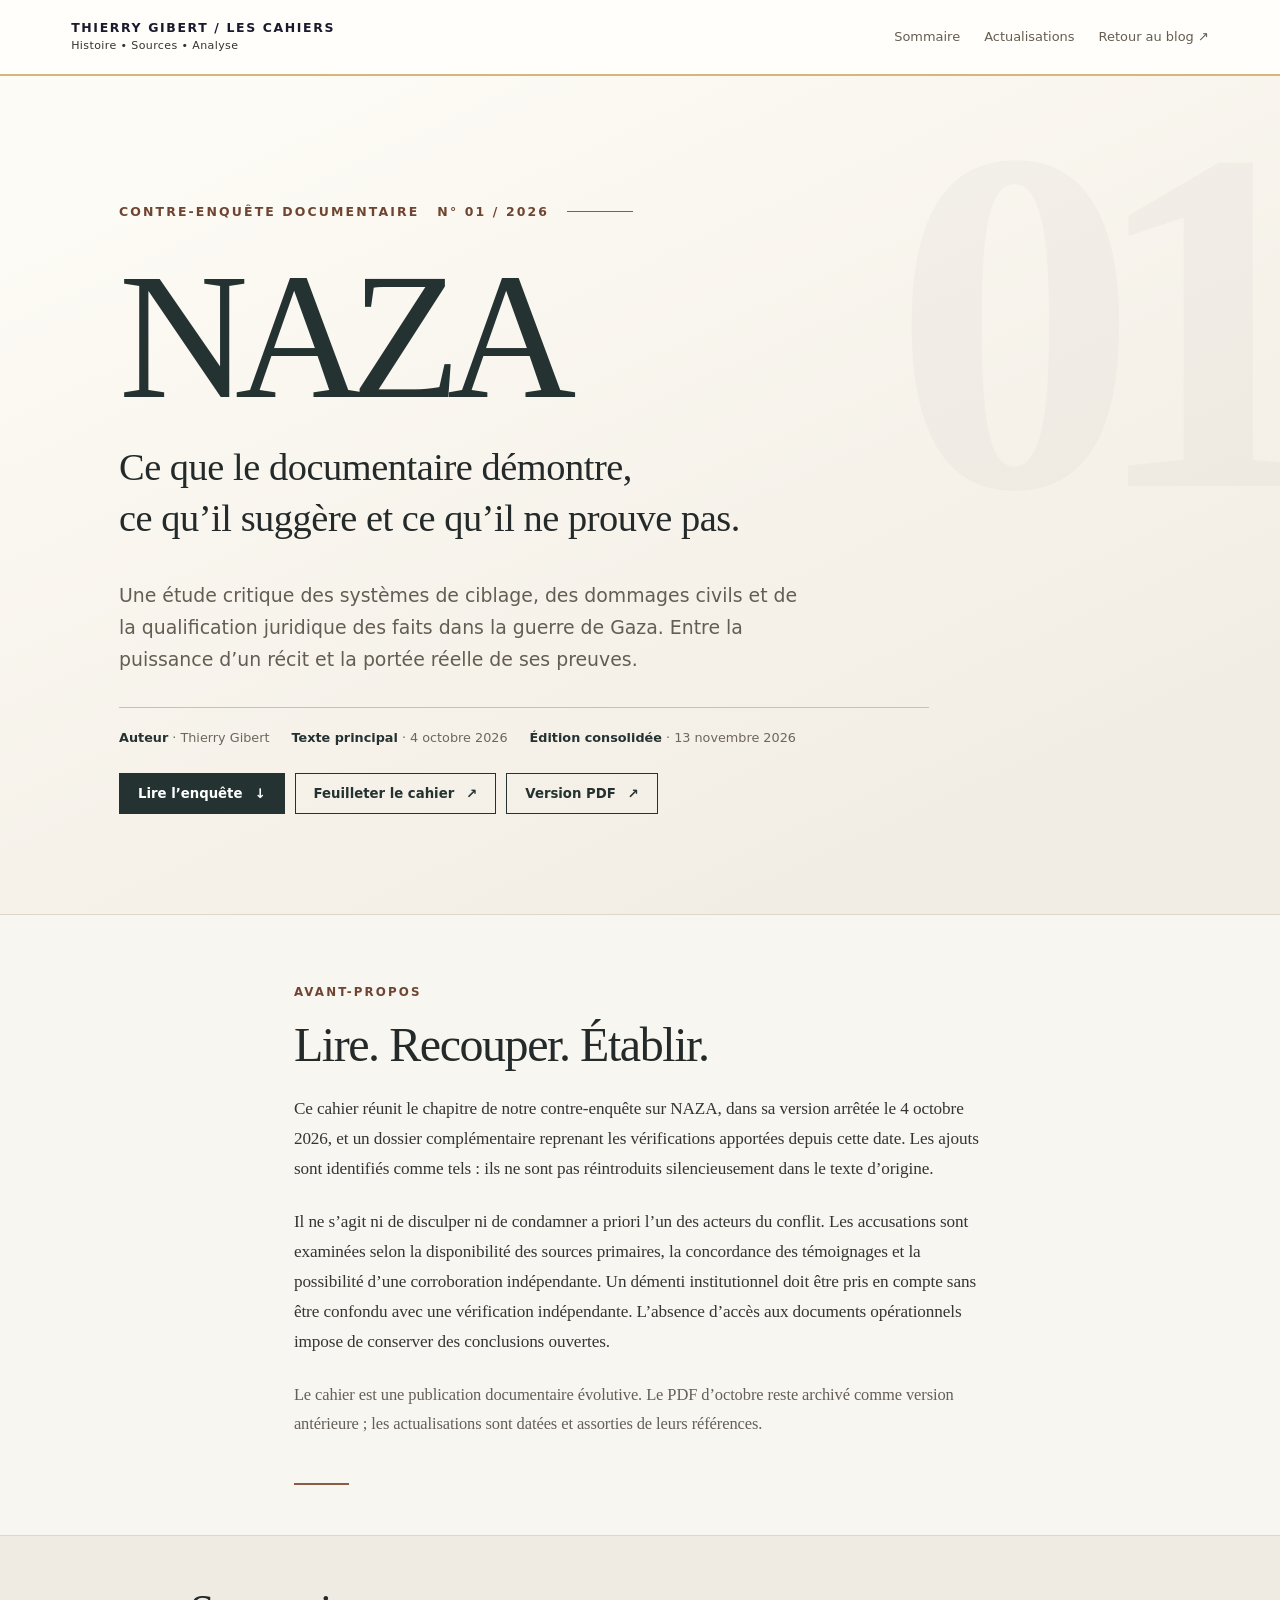
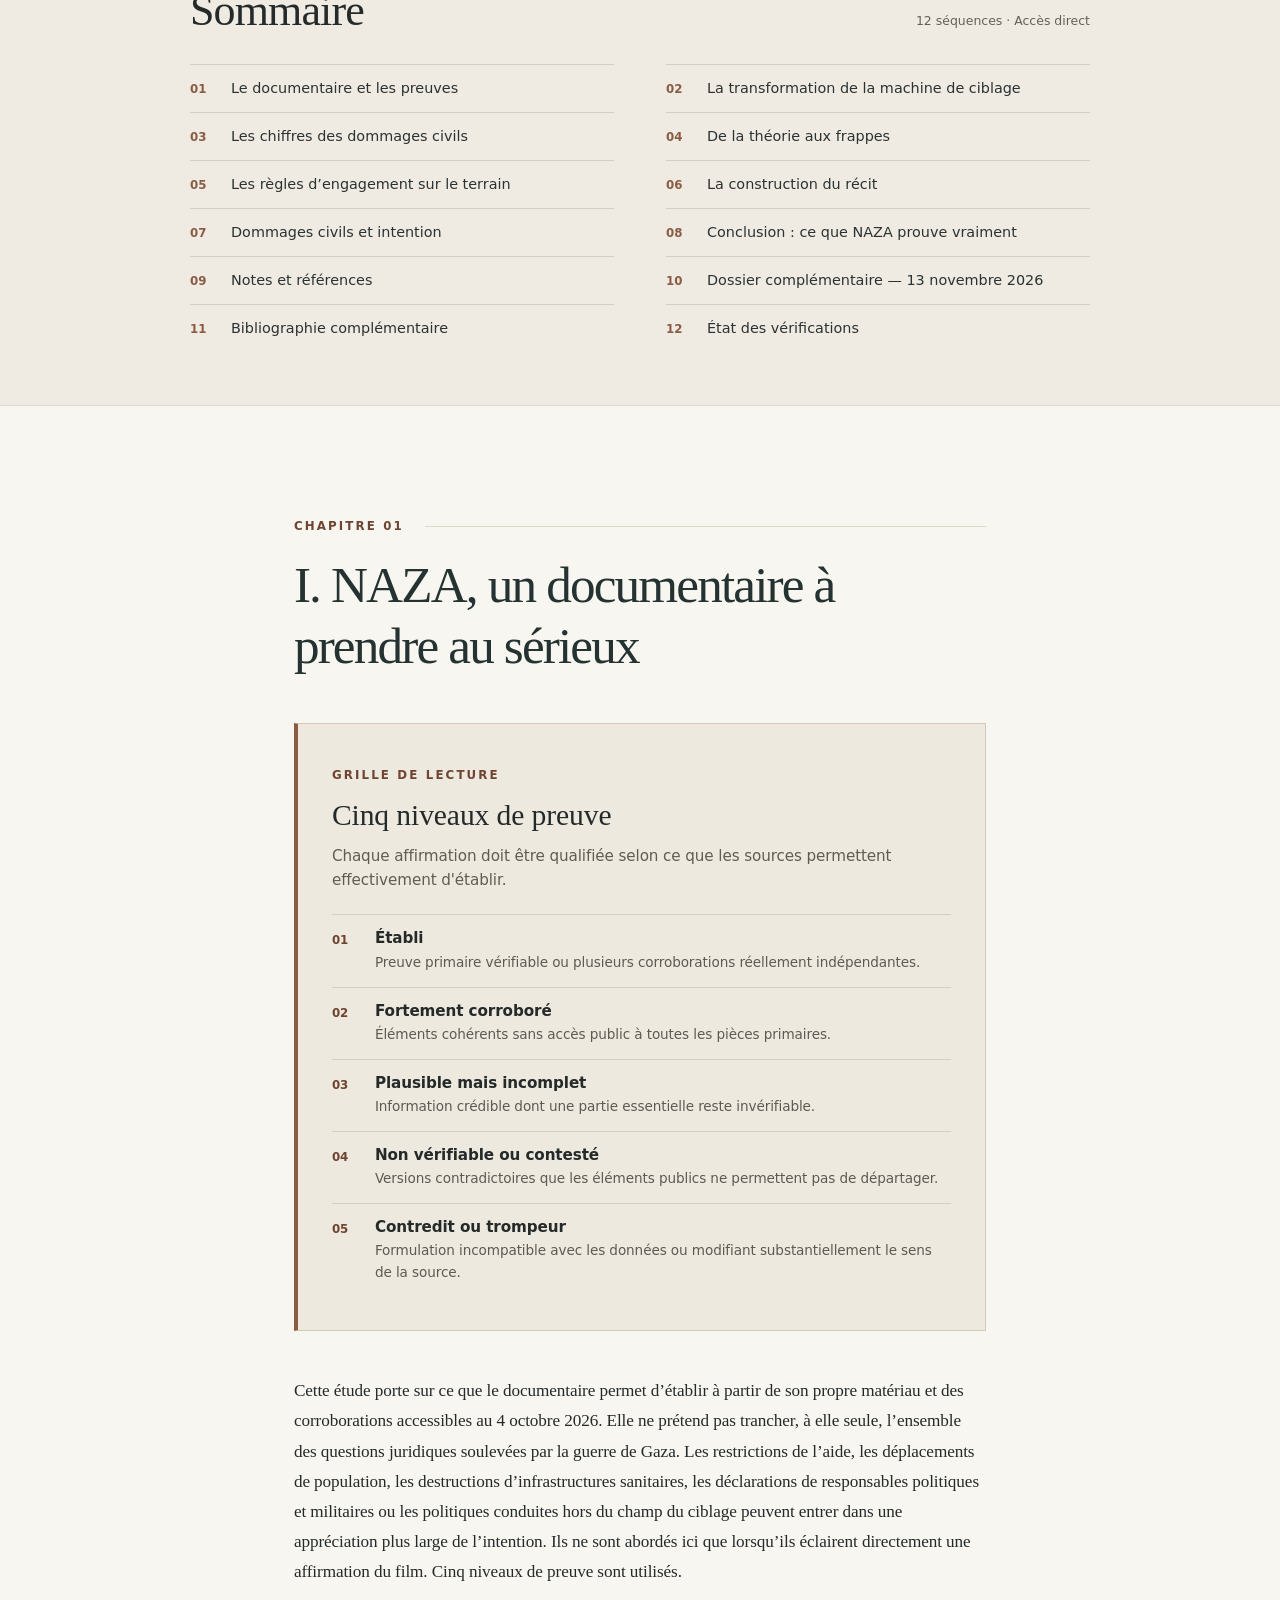
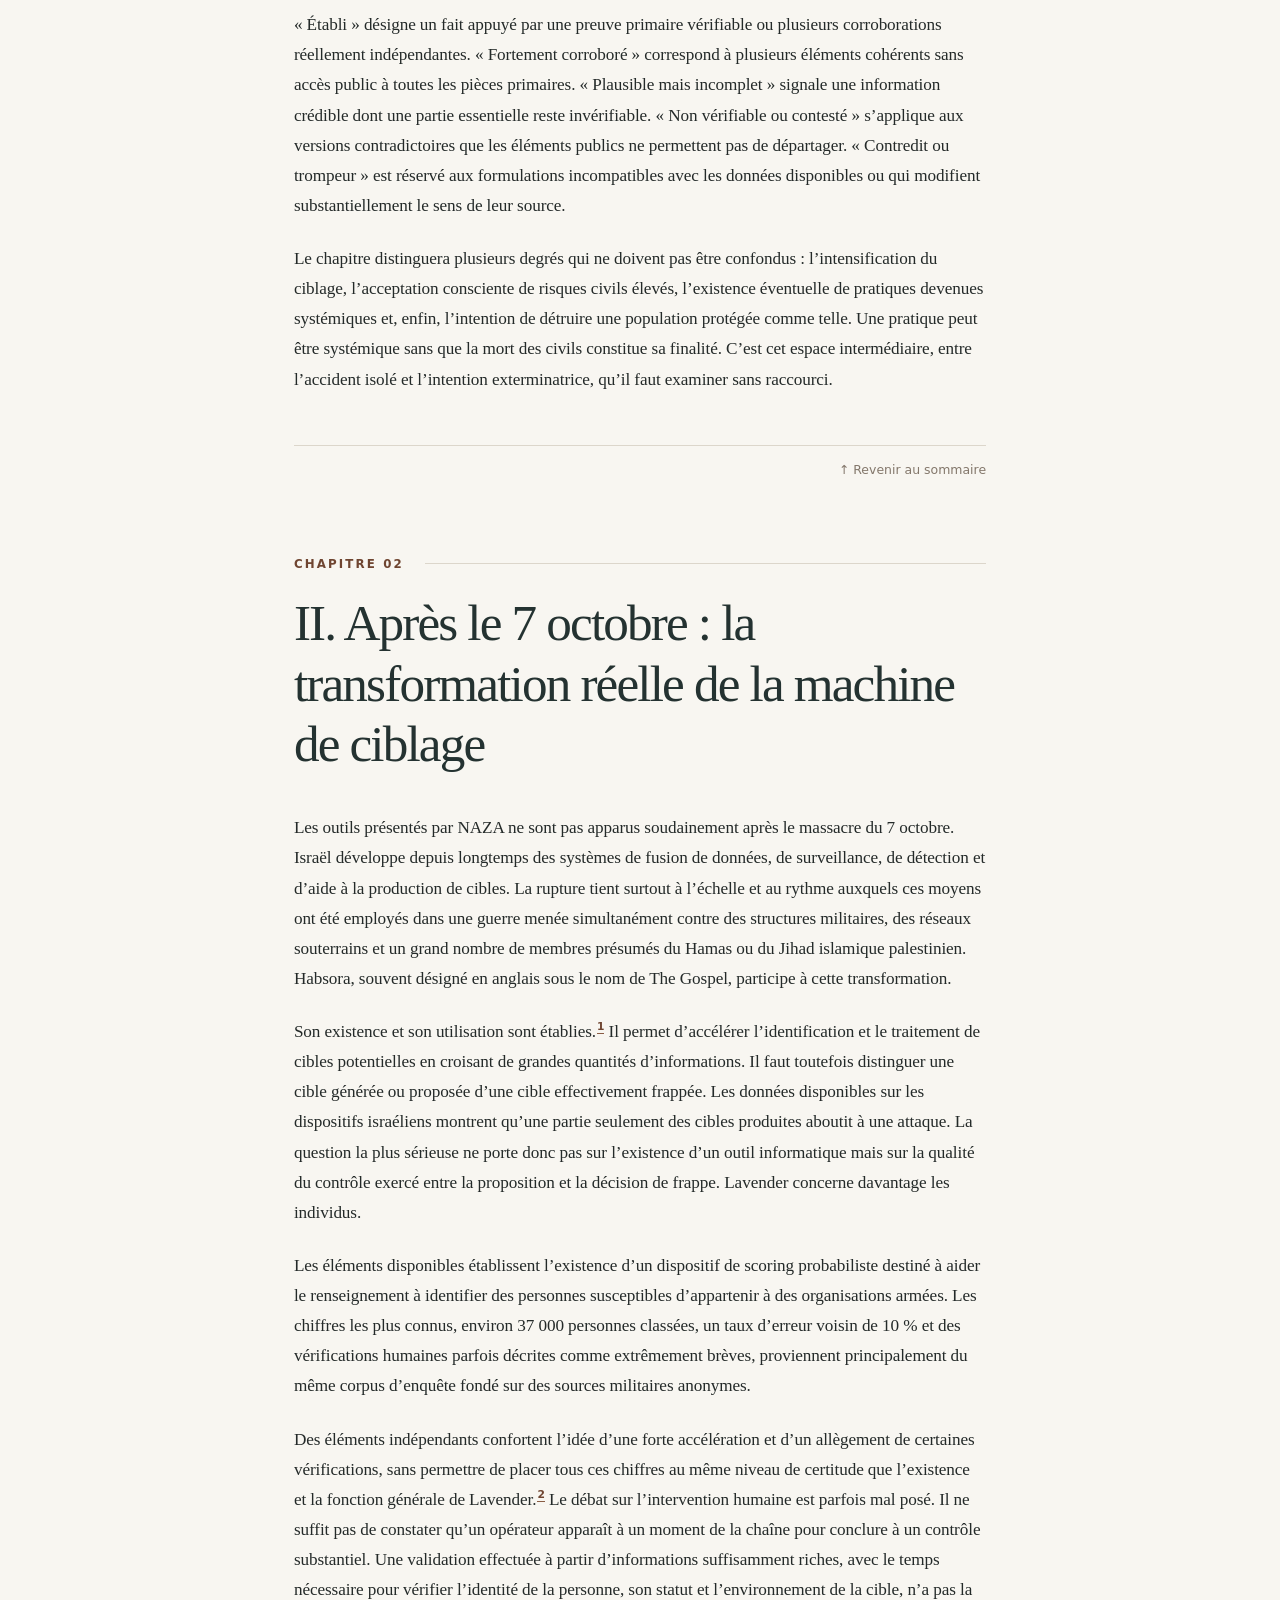
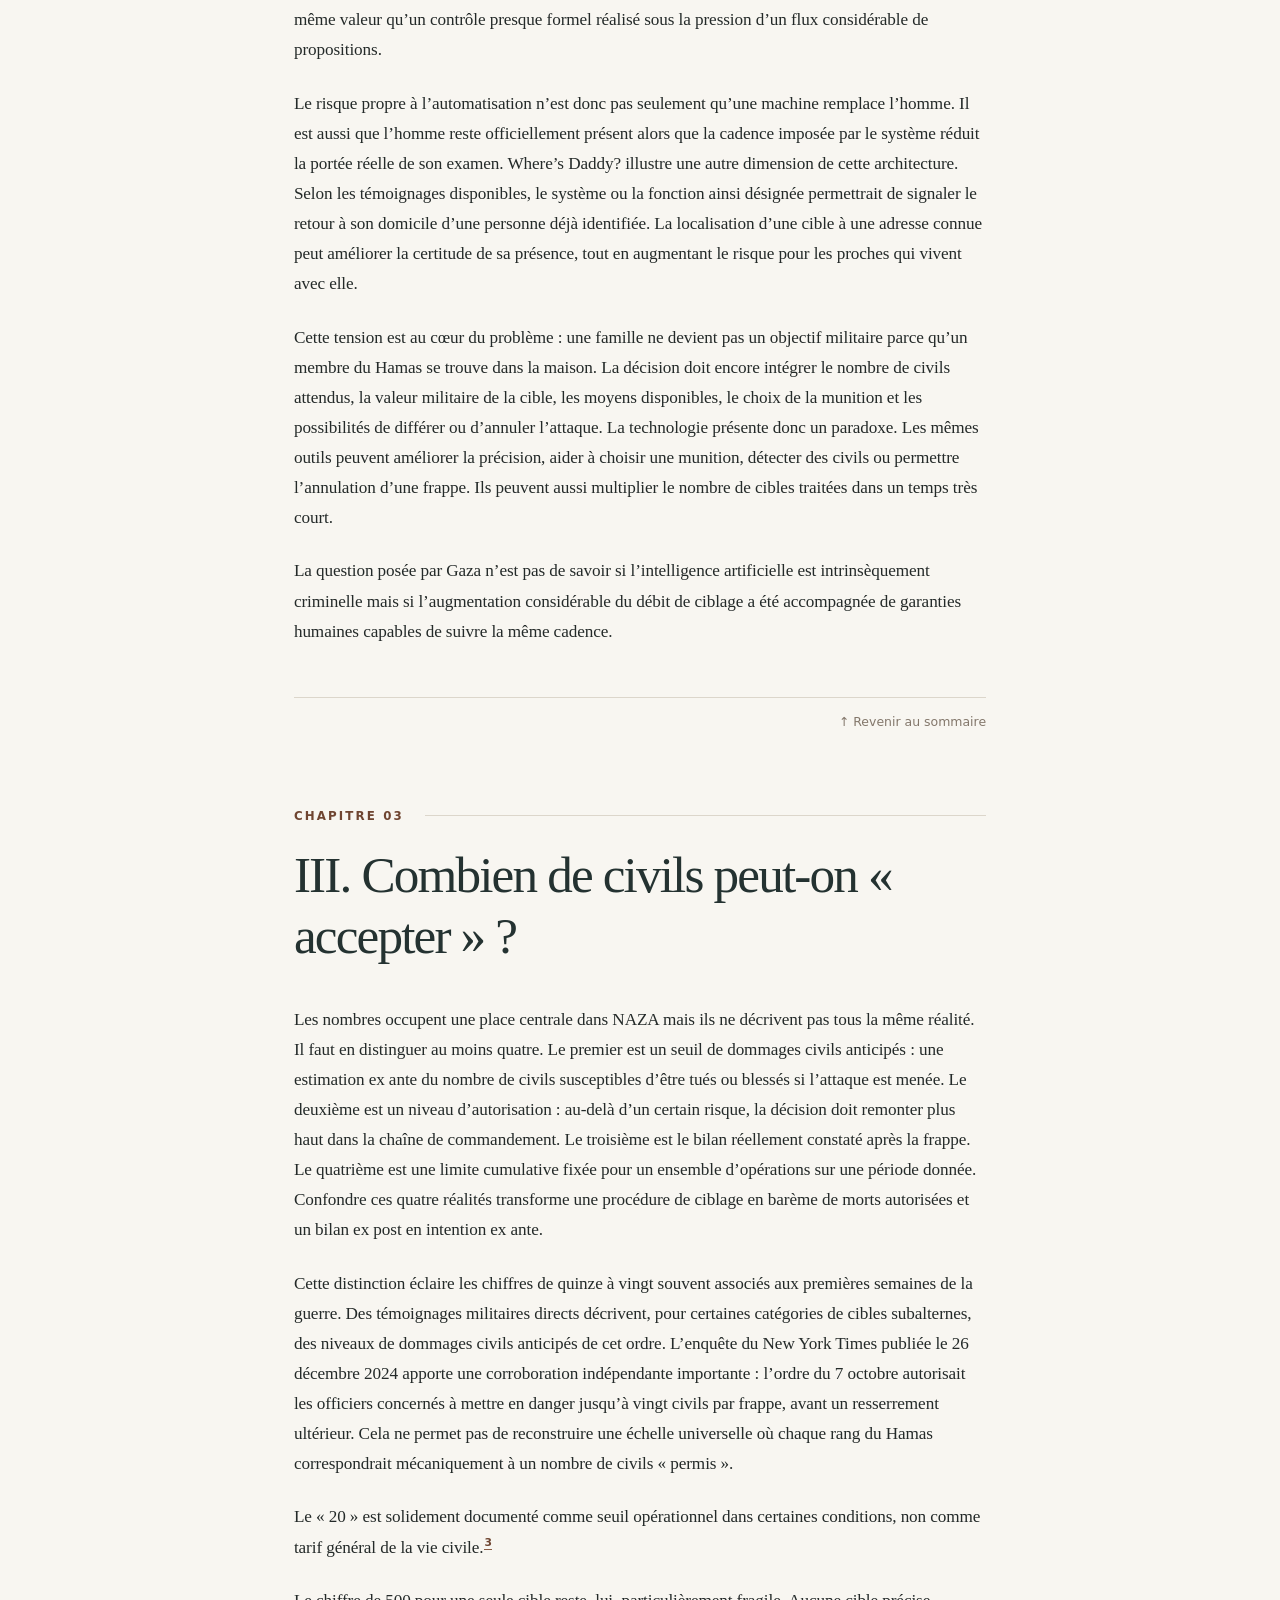
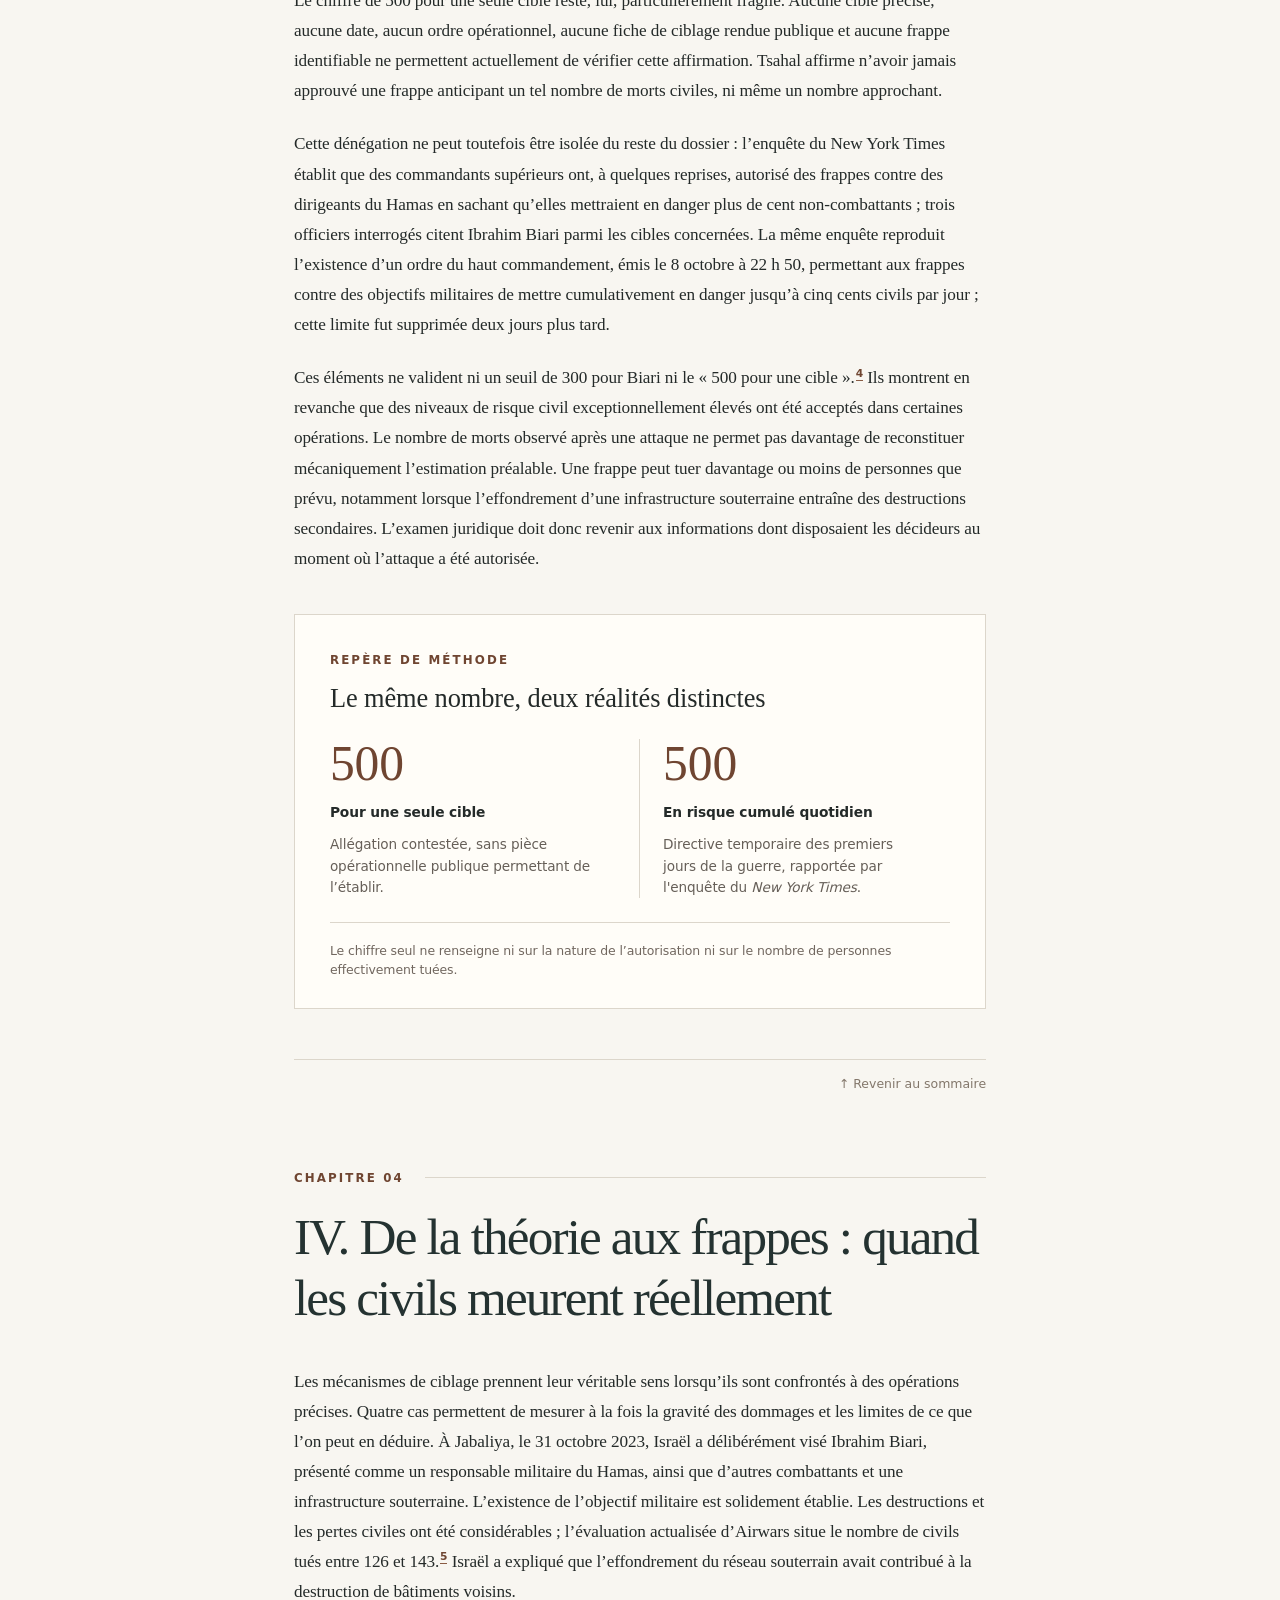
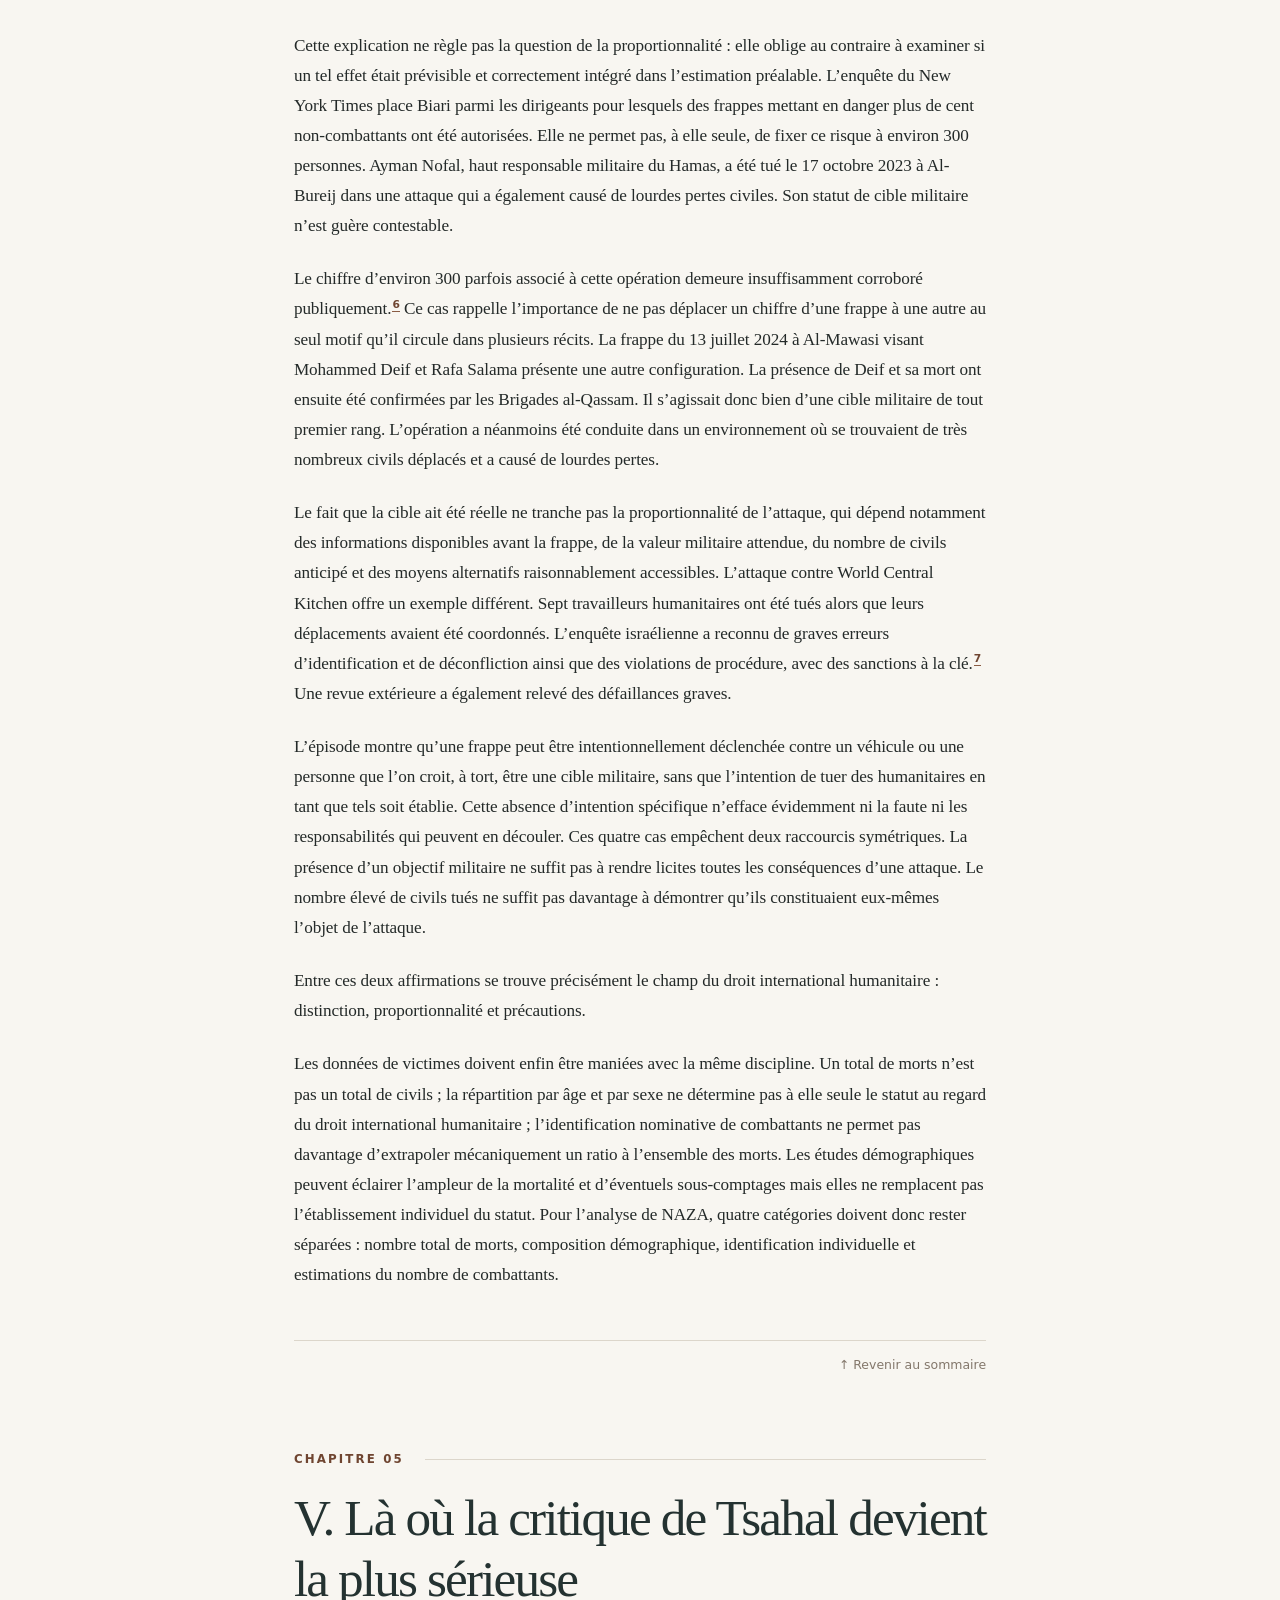
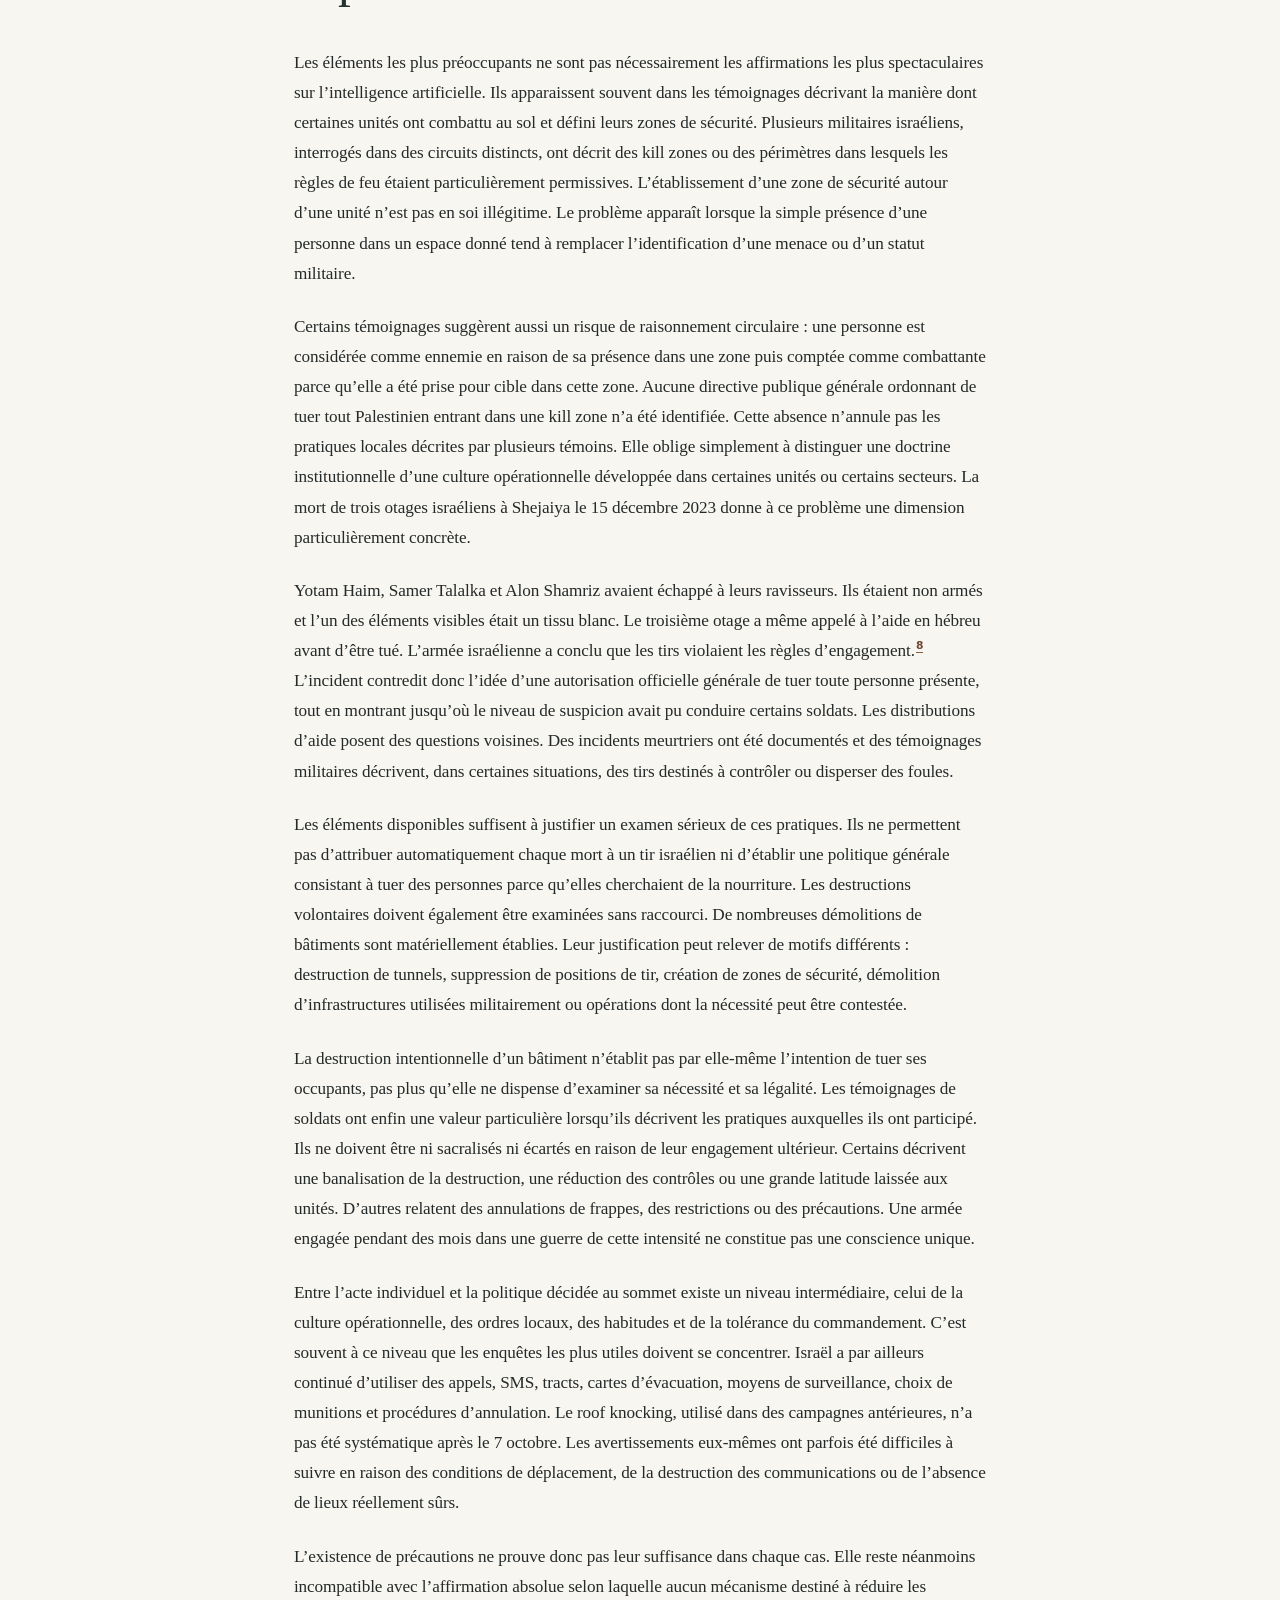
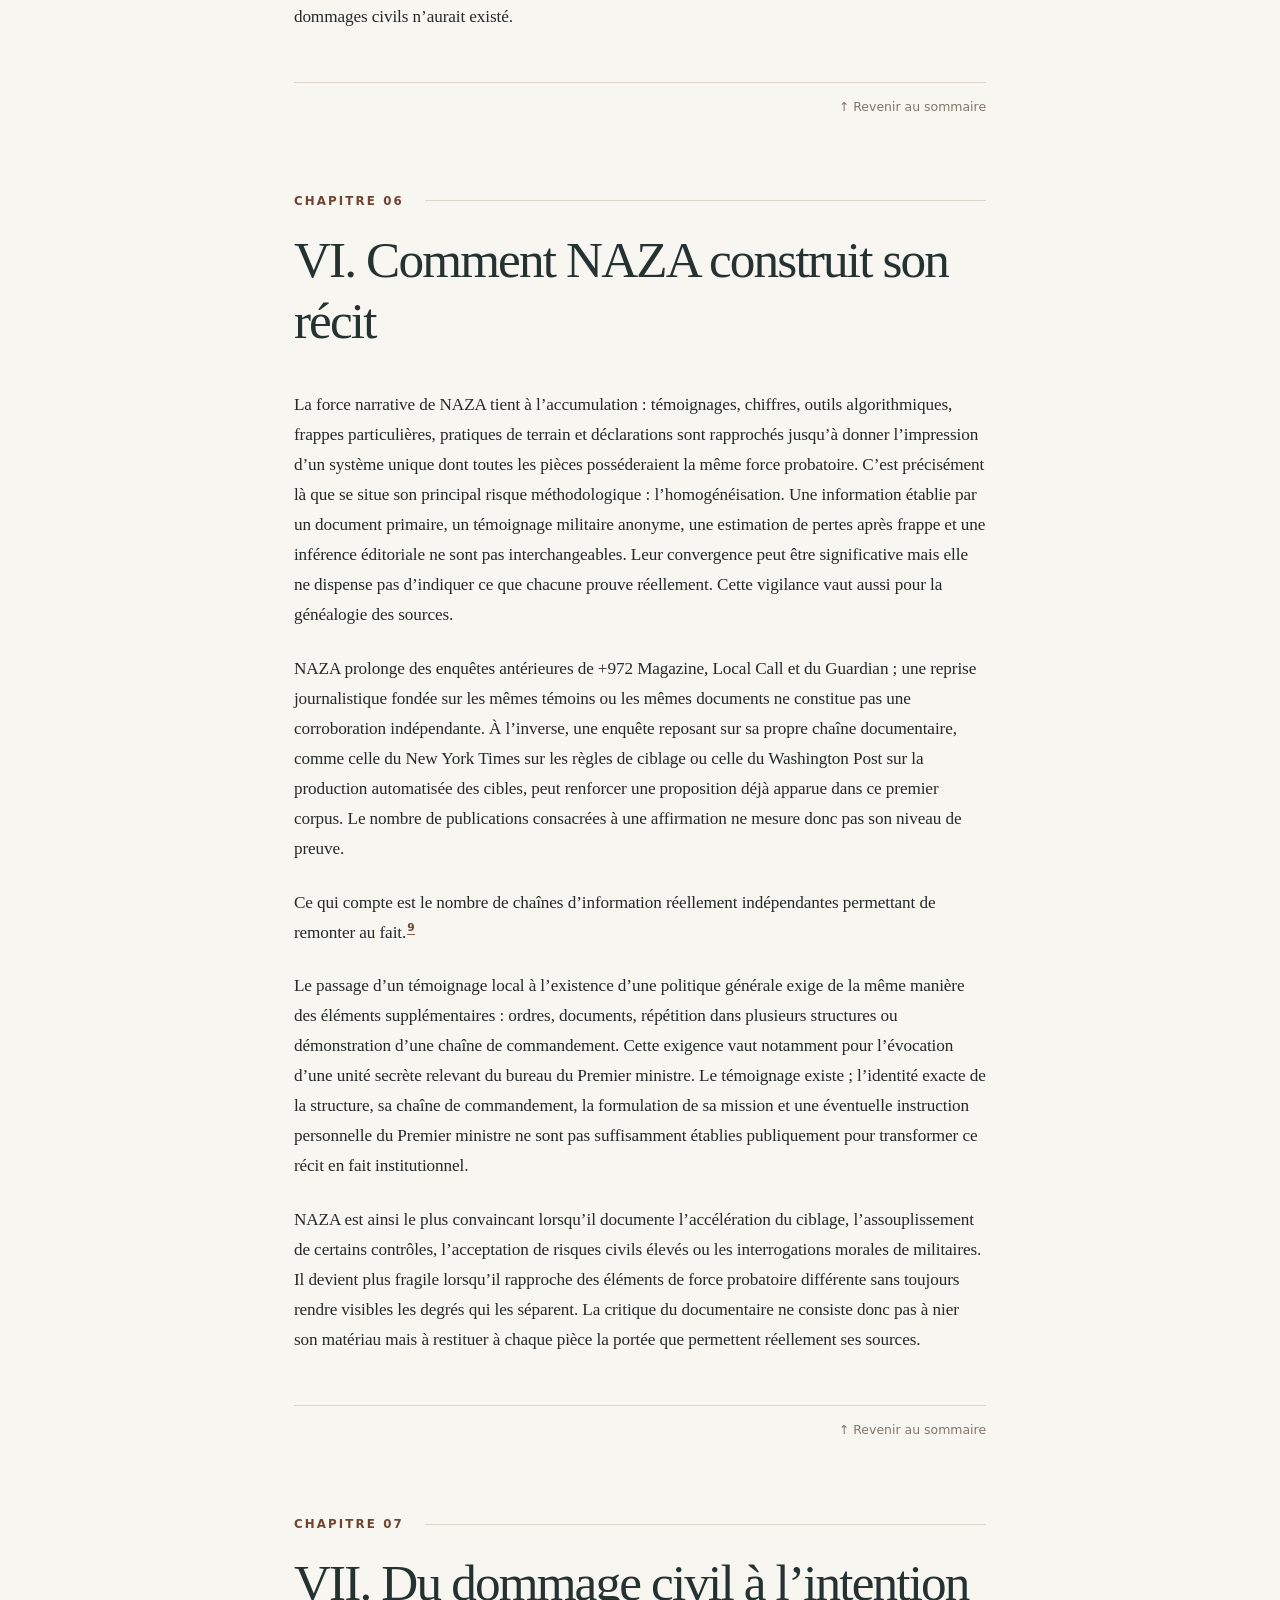
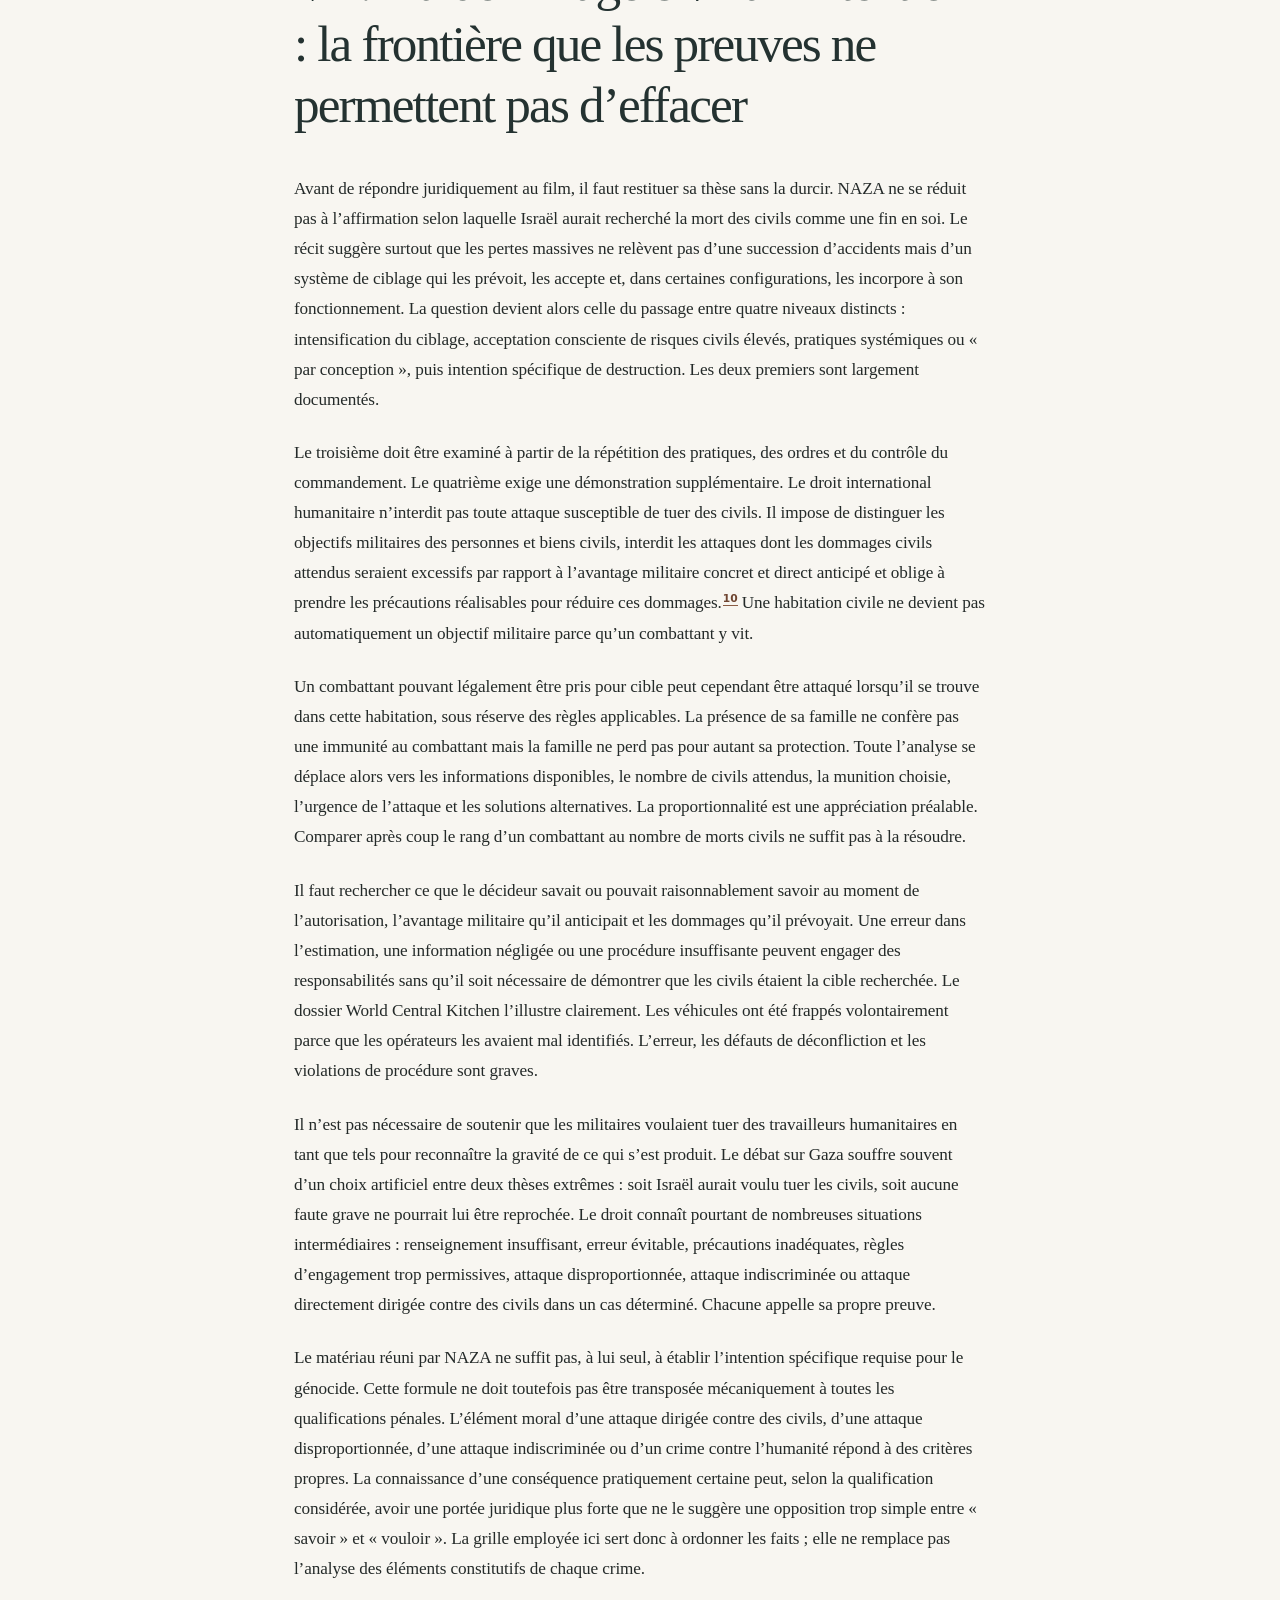
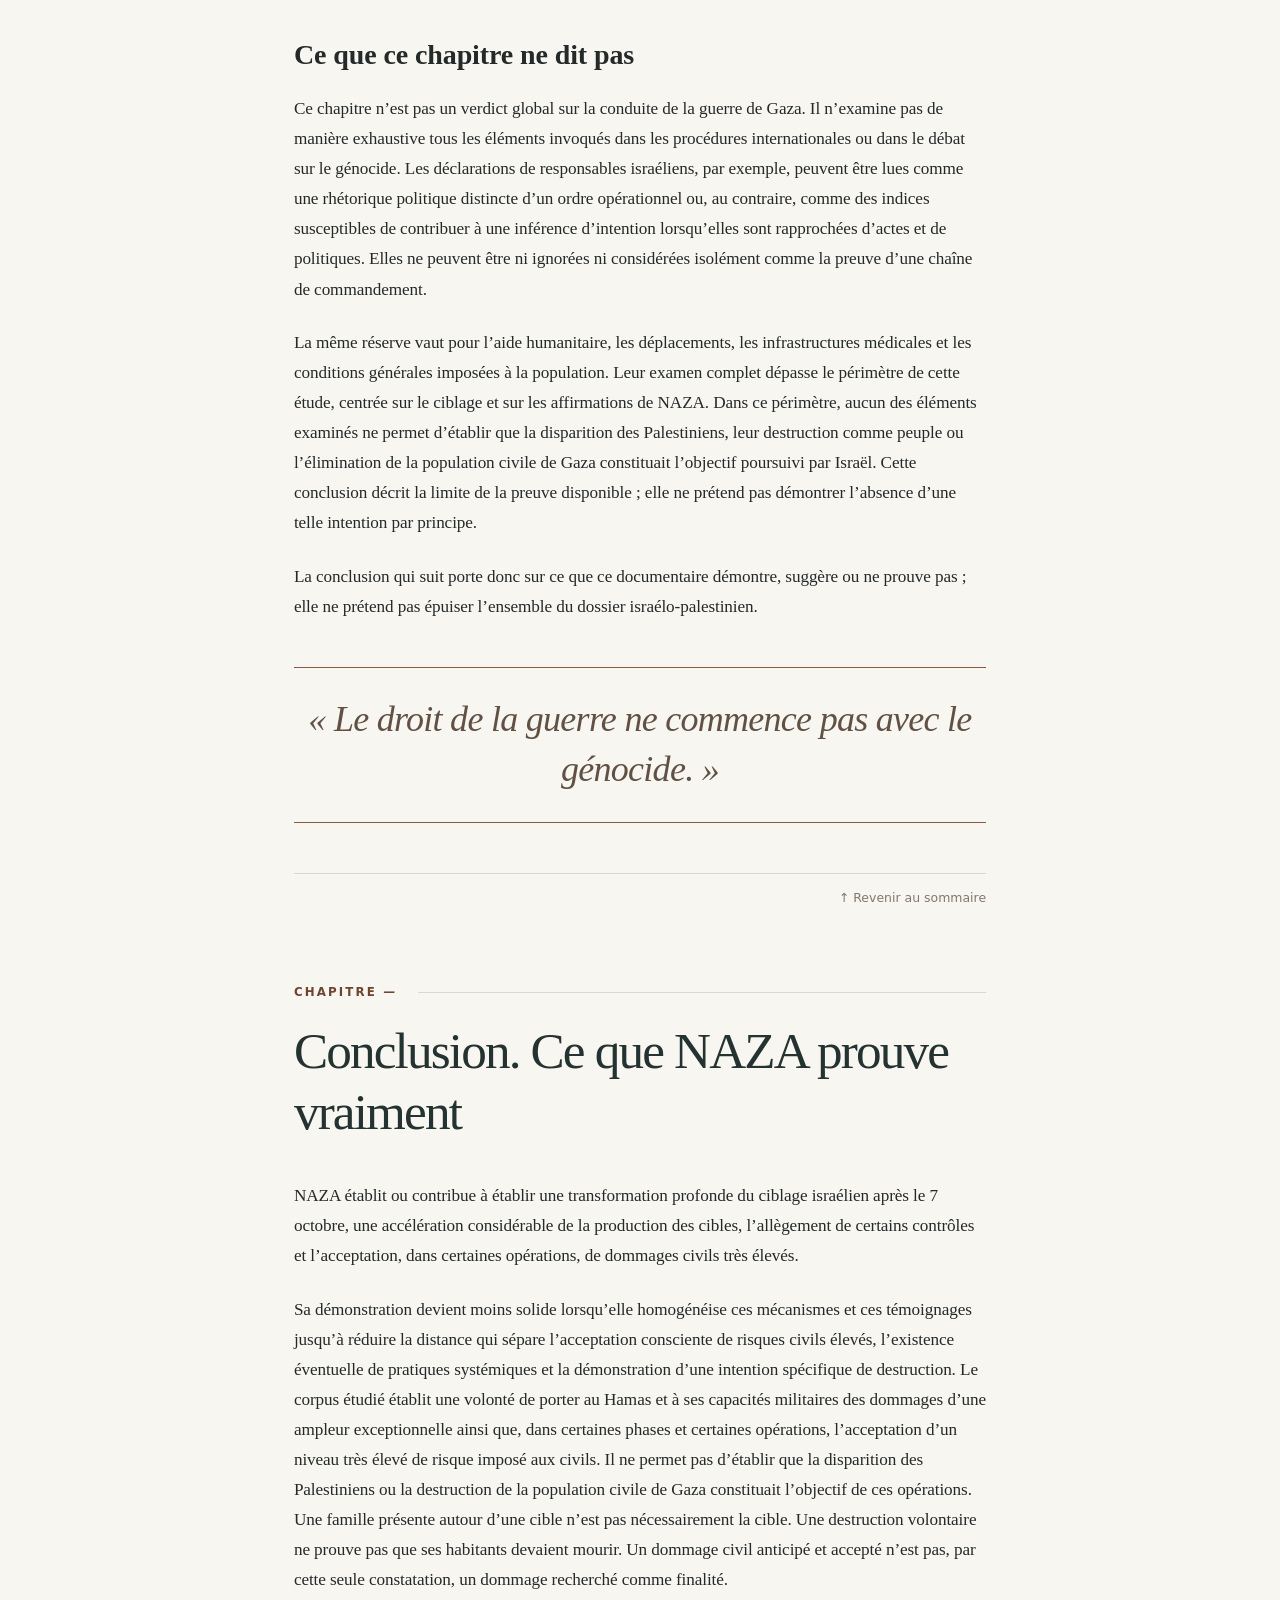
==== commit c63df61c: "NAZA : harmoniser l'identité Thierry Gibert sur la contre-enquête intégrale" ====
--- a/index.html
+++ b/index.html
@@ -30,12 +30,20 @@
 @media(max-width:560px){.masthead-inner{padding:17px 20px}.wordmark{font-size:.66rem;letter-spacing:.13em}.nav-mini a:first-child{display:none}.hero h1{font-size:5.4rem;margin:23px 0 19px}.hero-title{font-size:1.55rem}.hero-meta{font-size:.75rem}.chapter{padding-top:64px}.chapter h2{margin-bottom:26px}.chapter h3{margin:35px 0 16px}.contrast-grid{grid-template-columns:1fr}.contrast-grid>div{padding:0 0 18px}.contrast-grid>div:first-child{border-right:none;border-bottom:1px solid var(--hairline);margin-bottom:22px}.verification table,.verification thead,.verification tbody,.verification tr,.verification th,.verification td{display:block}.verification thead{position:absolute;width:1px;height:1px;padding:0;margin:-1px;overflow:hidden;clip:rect(0,0,0,0);white-space:nowrap;border:0}.verification tr{border-bottom:1px solid var(--hairline);padding:14px 15px}.verification tr:last-child{border-bottom:none}.verification th,.verification td{border:none;padding:6px 0;width:auto}.verification td::before{content:attr(data-label);display:block;text-transform:uppercase;letter-spacing:.13em;color:#766a5c;font-size:.66rem;font-weight:800;margin-bottom:3px}.verification .status-pill{margin-top:4px}.opening{padding-top:49px}}
 @media(prefers-reduced-motion:reduce){html{scroll-behavior:auto}*,*::before,*::after{transition:none!important}}
 @media print{html{scroll-behavior:auto}body{background:white;color:black;font-size:11pt}.masthead,.hero-links,.chapter-back,.site-footer,.skip-link{display:none!important}.hero{background:white;border-bottom:1pt solid #888}.hero::after{display:none}.hero-inner{padding:30pt 0}.hero h1{font-size:70pt}.hero-title{font-size:24pt}.page-frame{padding:0}.reading-column{max-width:none}.toc-wrap{break-after:page}.chapter{padding-top:30pt;break-inside:auto}.chapter h2,.supp-entry h3{break-after:avoid}.prose{font-size:11pt}.addendum-band{margin:30pt 0;background:white;padding:24pt 0;border-top:2pt solid}.reference-list a:after{content:" (" attr(href) ")";font-size:8pt}.verification tr{break-inside:avoid}}
+/* Signature éditoriale issue de la charte Canva personnelle Thierry Gibert */
+:root{--tg-blue:#1A1A2E;--tg-white:#FFFFFF;--tg-gold:#D4B779;--tg-ivory:#F2E5C9}
+.masthead{border-bottom:2px solid var(--tg-gold)}
+.tg-author-lockup{display:flex;flex-direction:column;gap:4px}
+.tg-author-lockup .wordmark{color:var(--tg-blue);font-weight:800;letter-spacing:.13em}
+.tg-author-tagline{font-size:.69rem;letter-spacing:.035em;color:#333333;line-height:1.35}
+.footer-brand{display:block;color:var(--tg-ivory);letter-spacing:.045em}
+@media(max-width:650px){.masthead-inner{flex-wrap:wrap;gap:12px}.nav-mini{gap:11px;flex-wrap:wrap}.tg-author-tagline{font-size:.67rem}}
 </style>
 </head>
 <body>
 <a class="skip-link" href="#enquete">Aller directement à l’enquête</a>
 <header class="masthead" role="banner"><div class="masthead-inner">
-<a class="wordmark" href="https://thierrygibert15.wordpress.com/publications/les-cahiers/">Thierry Gibert <span aria-hidden="true">/</span> Les Cahiers</a>
+<div class="tg-author-lockup"><a class="wordmark" href="https://thierrygibert15.wordpress.com/publications/les-cahiers/">THIERRY GIBERT <span aria-hidden="true">/</span> Les Cahiers</a><span class="tg-author-tagline">Histoire • Sources • Analyse</span></div>
 <nav class="nav-mini" aria-label="Navigation principale"><a href="#sommaire">Sommaire</a><a href="#complement">Actualisations</a><a href="https://thierrygibert15.wordpress.com/publications/les-cahiers/">Retour au blog ↗</a></nav>
 </div></header>
 <main id="contenu">
@@ -234,6 +242,6 @@
 </section>
 </article>
 </main>
-<footer class="site-footer"><div class="footer-inner"><div><span class="footer-brand">THIERRY GIBERT / LES CAHIERS</span><small>N° 01 · NAZA · Édition consolidée du 13 novembre 2026</small></div><div class="footer-links"><a href="https://thierrygibert15.wordpress.com/2026/10/04/naza-verifier-avant-de-conclure/">Article de suivi ↗</a><a href="feuilleter.html">Cahier à feuilleter ↗</a><a href="https://thierrygibert15.wordpress.com/wp-content/uploads/2026/11/les-cahiers-01-naza-edition-consolidee-13-11-2026.pdf">PDF intégral ↗</a><a href="#contenu">Retour en haut ↑</a></div></div></footer>
+<footer class="site-footer"><div class="footer-inner"><div><span class="footer-brand">THIERRY GIBERT — Histoire • Sources • Analyse</span><small>N° 01 · NAZA · Édition consolidée du 13 novembre 2026</small></div><div class="footer-links"><a href="https://thierrygibert15.wordpress.com/2026/10/04/naza-verifier-avant-de-conclure/">Article de suivi ↗</a><a href="feuilleter.html">Cahier à feuilleter ↗</a><a href="https://thierrygibert15.wordpress.com/wp-content/uploads/2026/11/les-cahiers-01-naza-edition-consolidee-13-11-2026.pdf">PDF intégral ↗</a><a href="#contenu">Retour en haut ↑</a></div></div></footer>
 </body>
 </html>
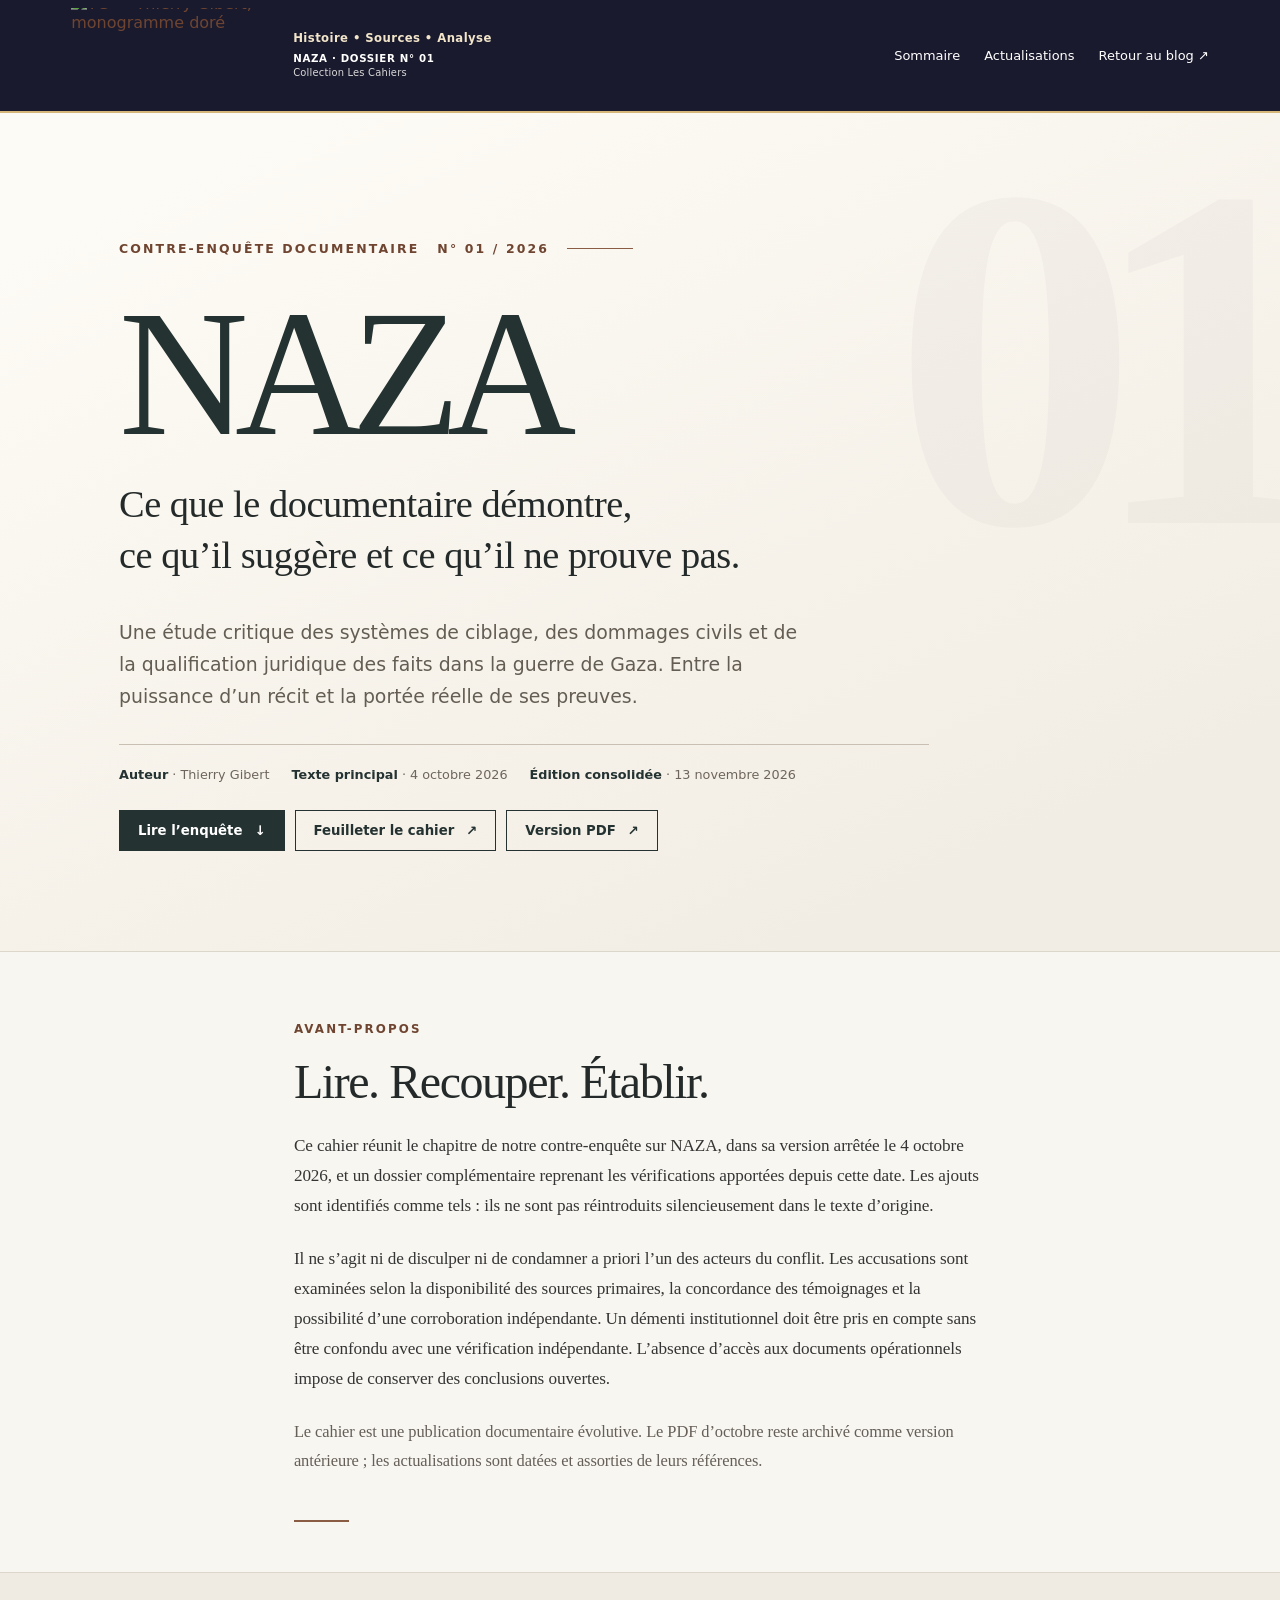
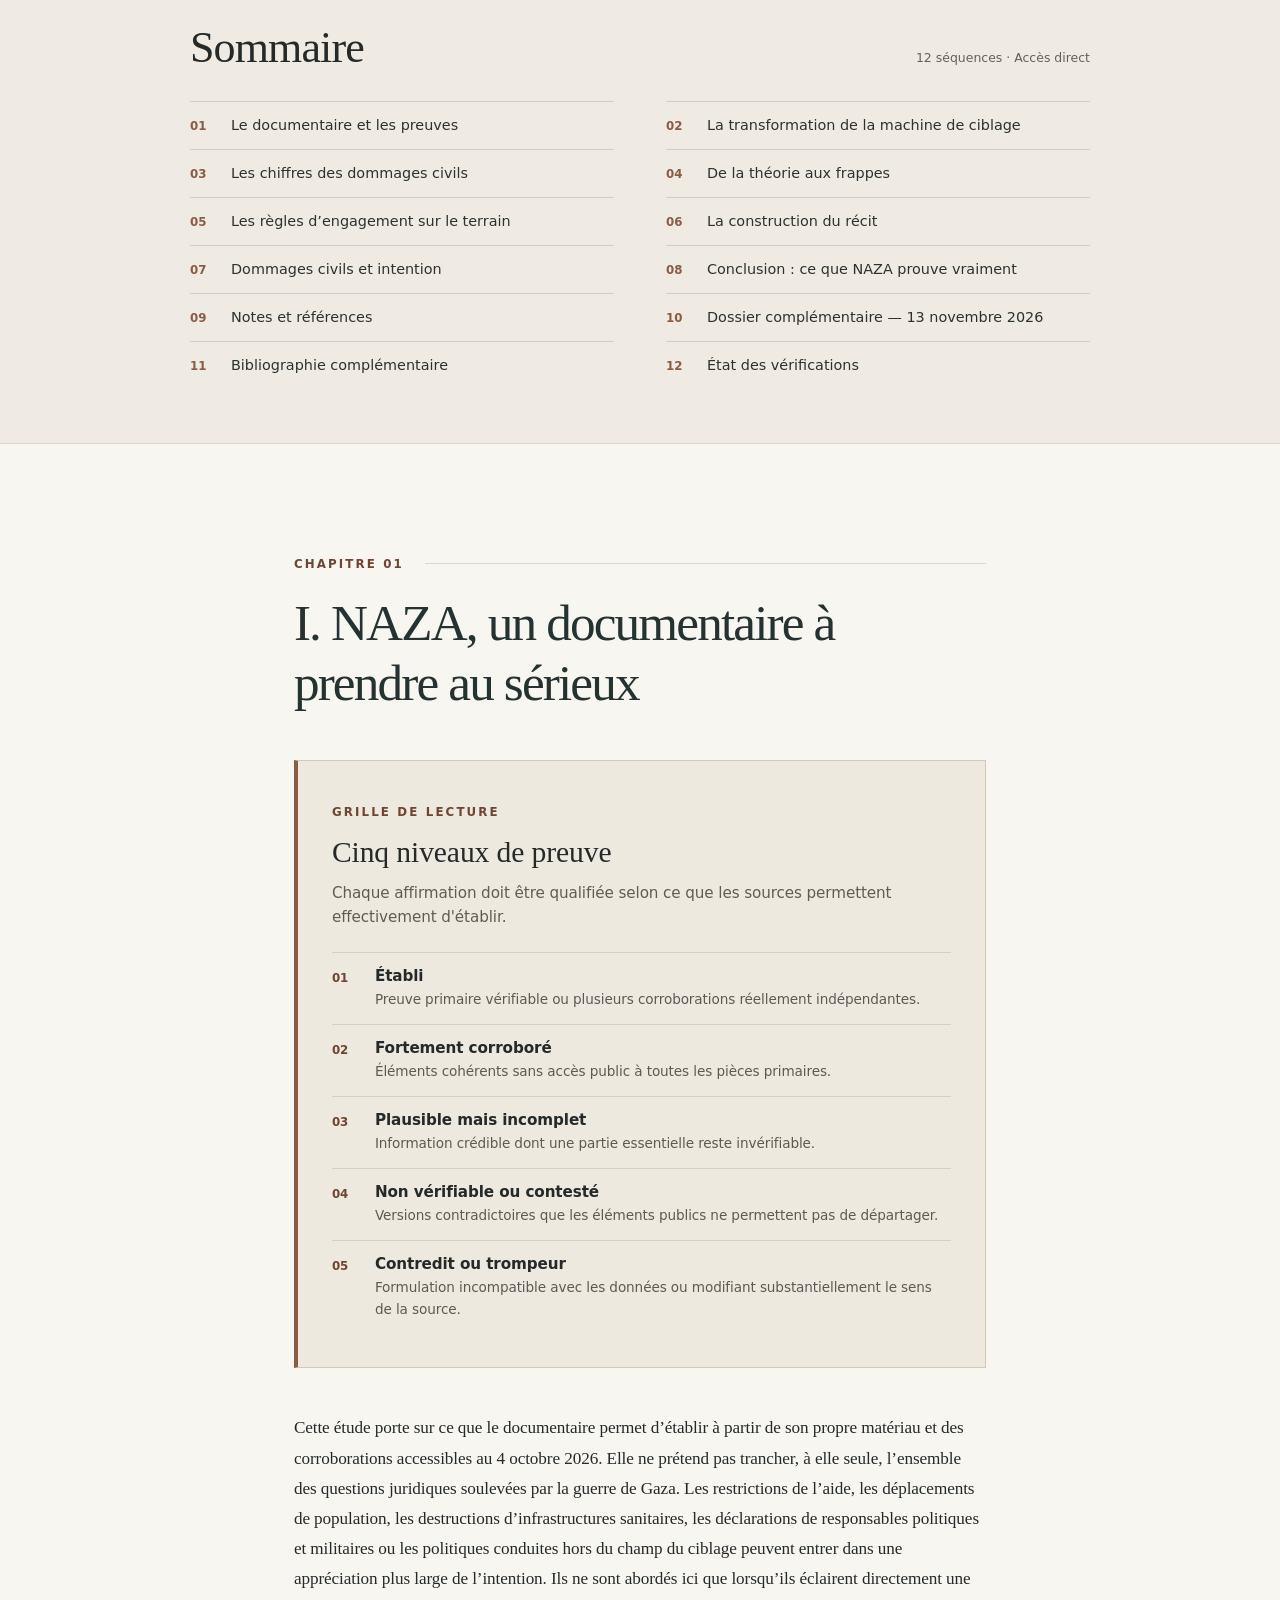
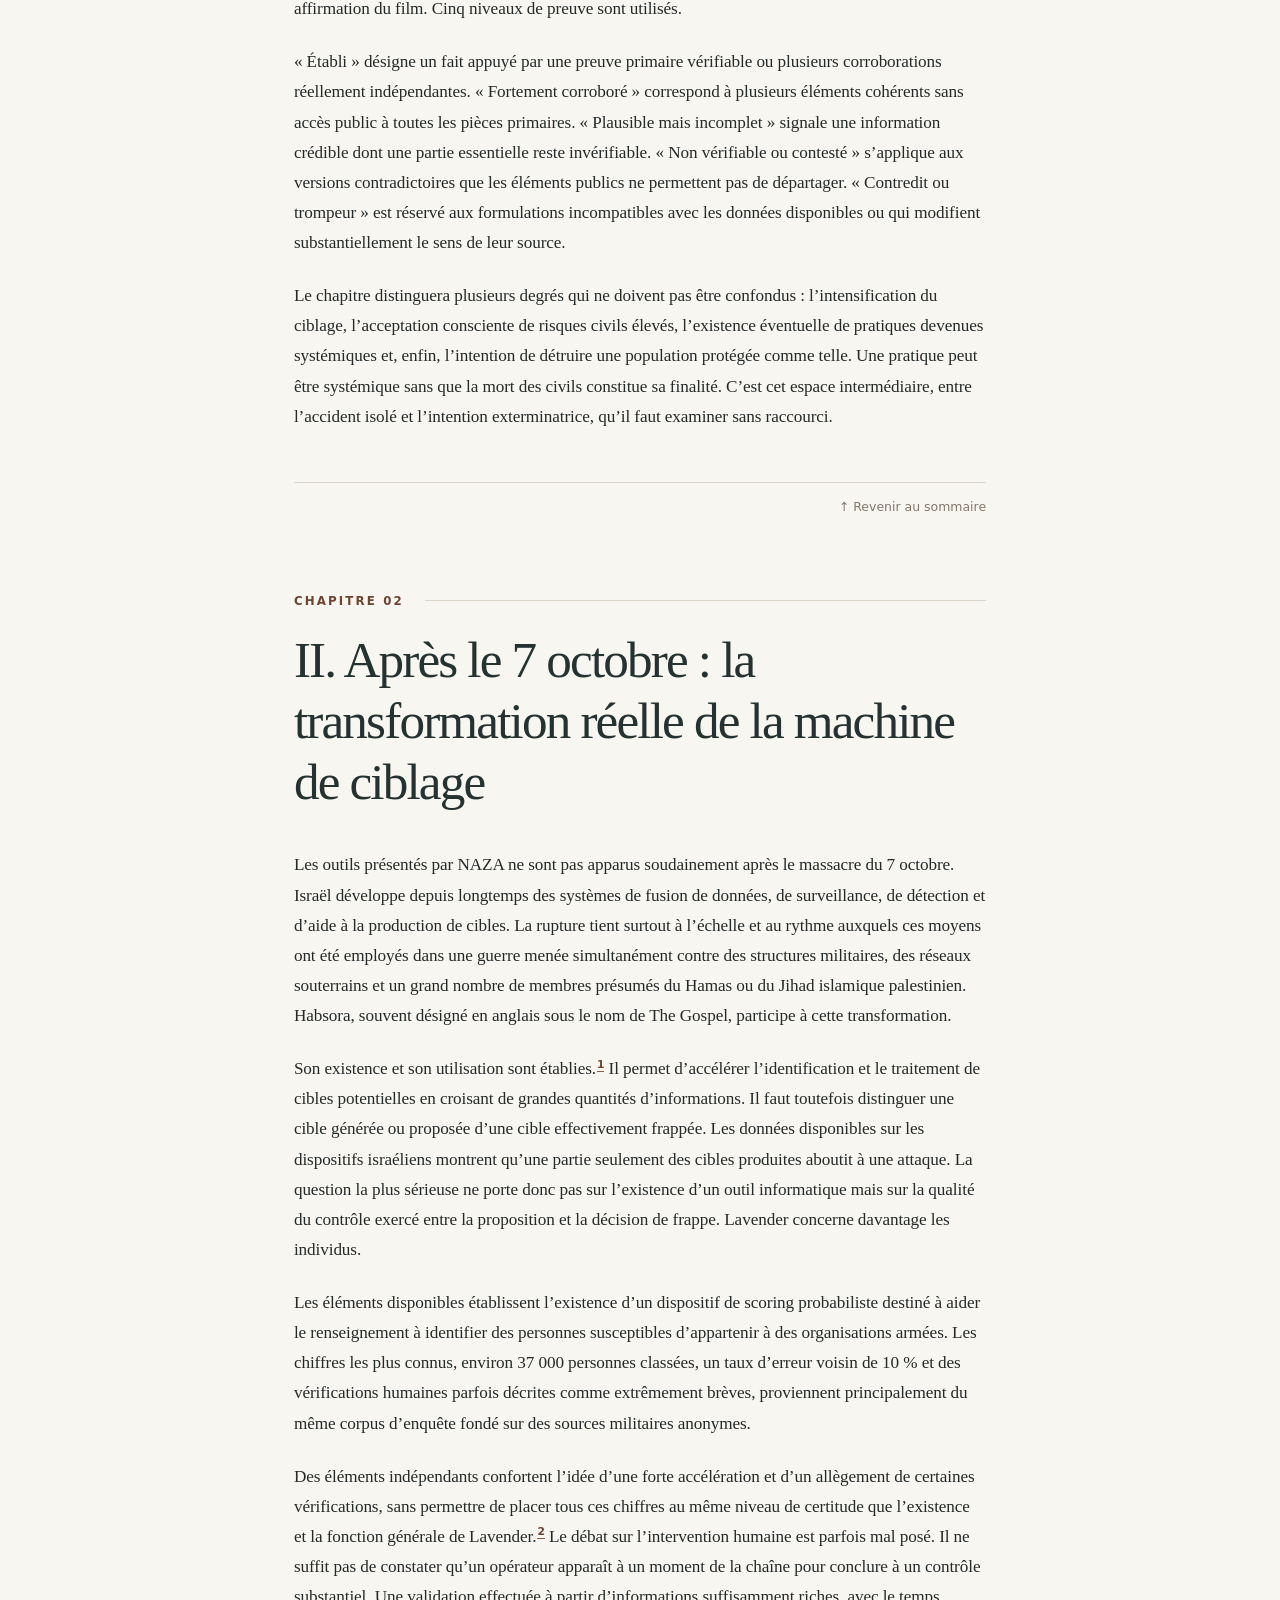
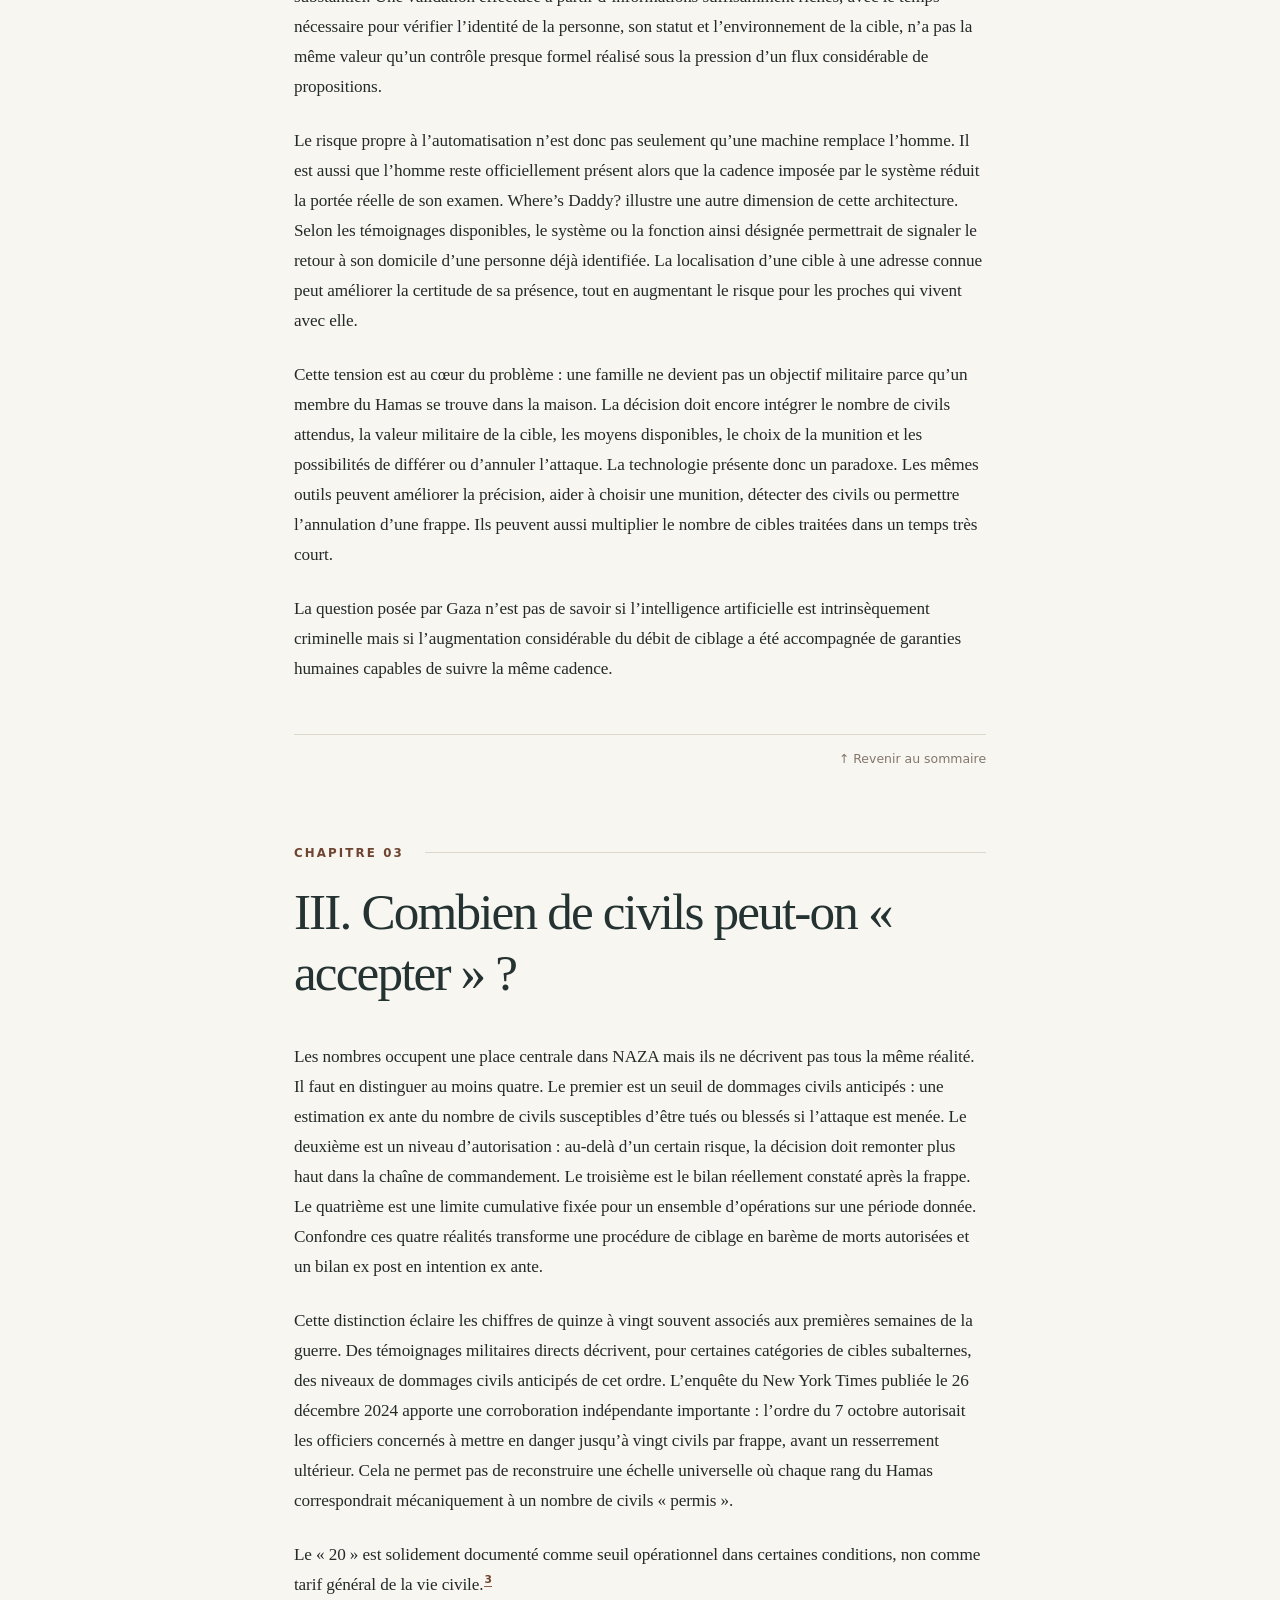
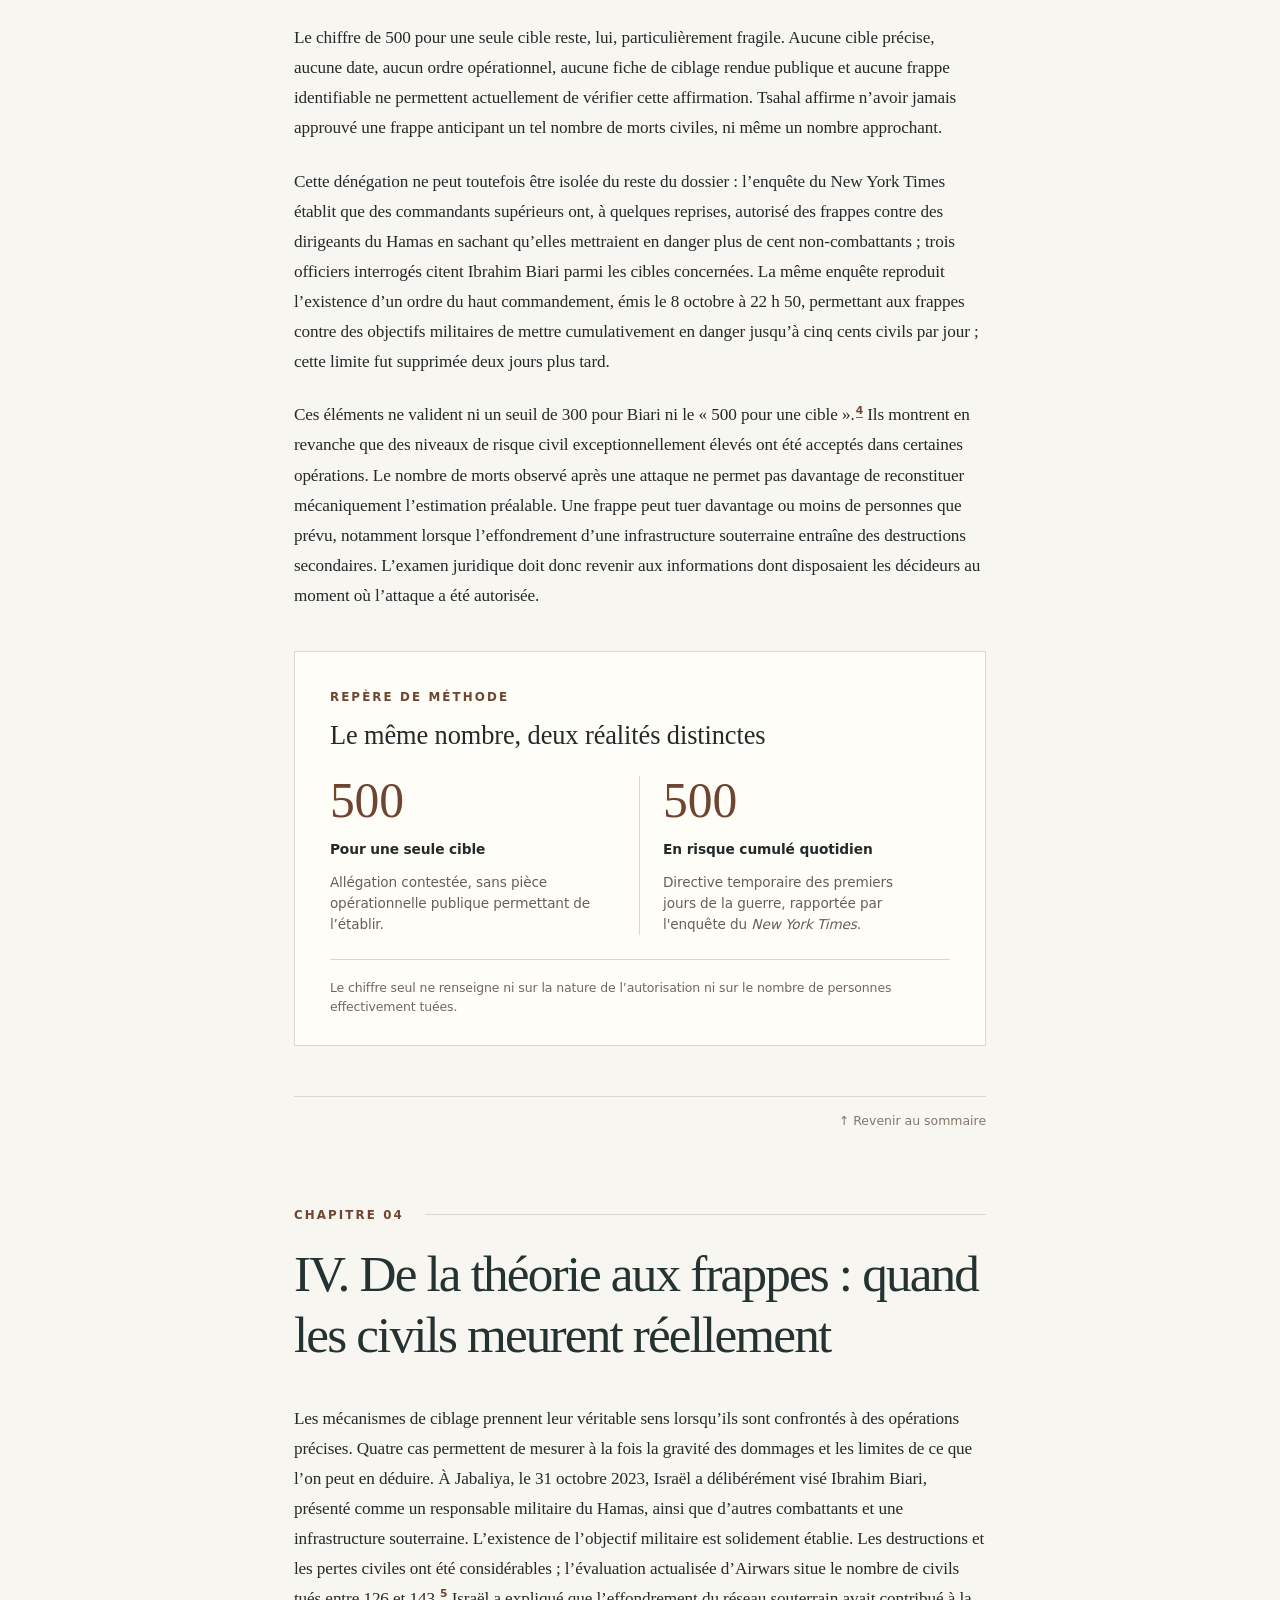
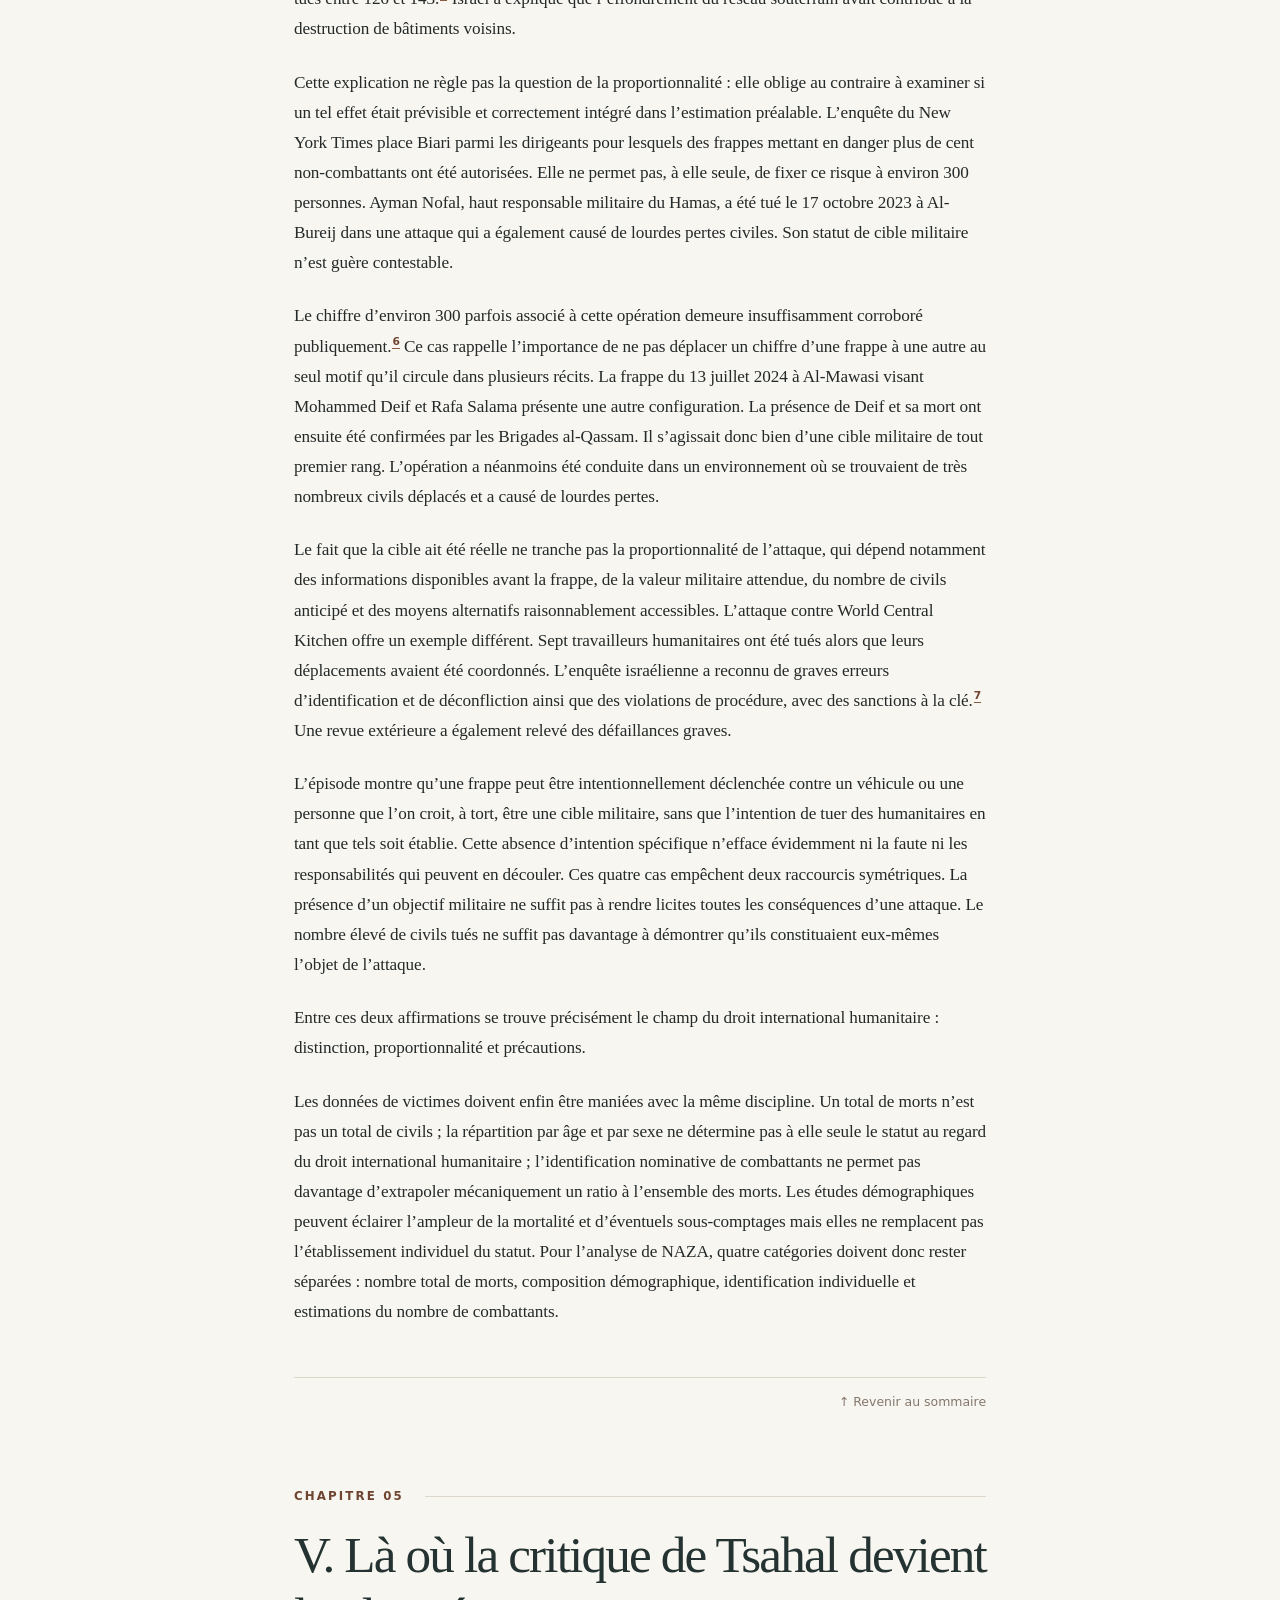
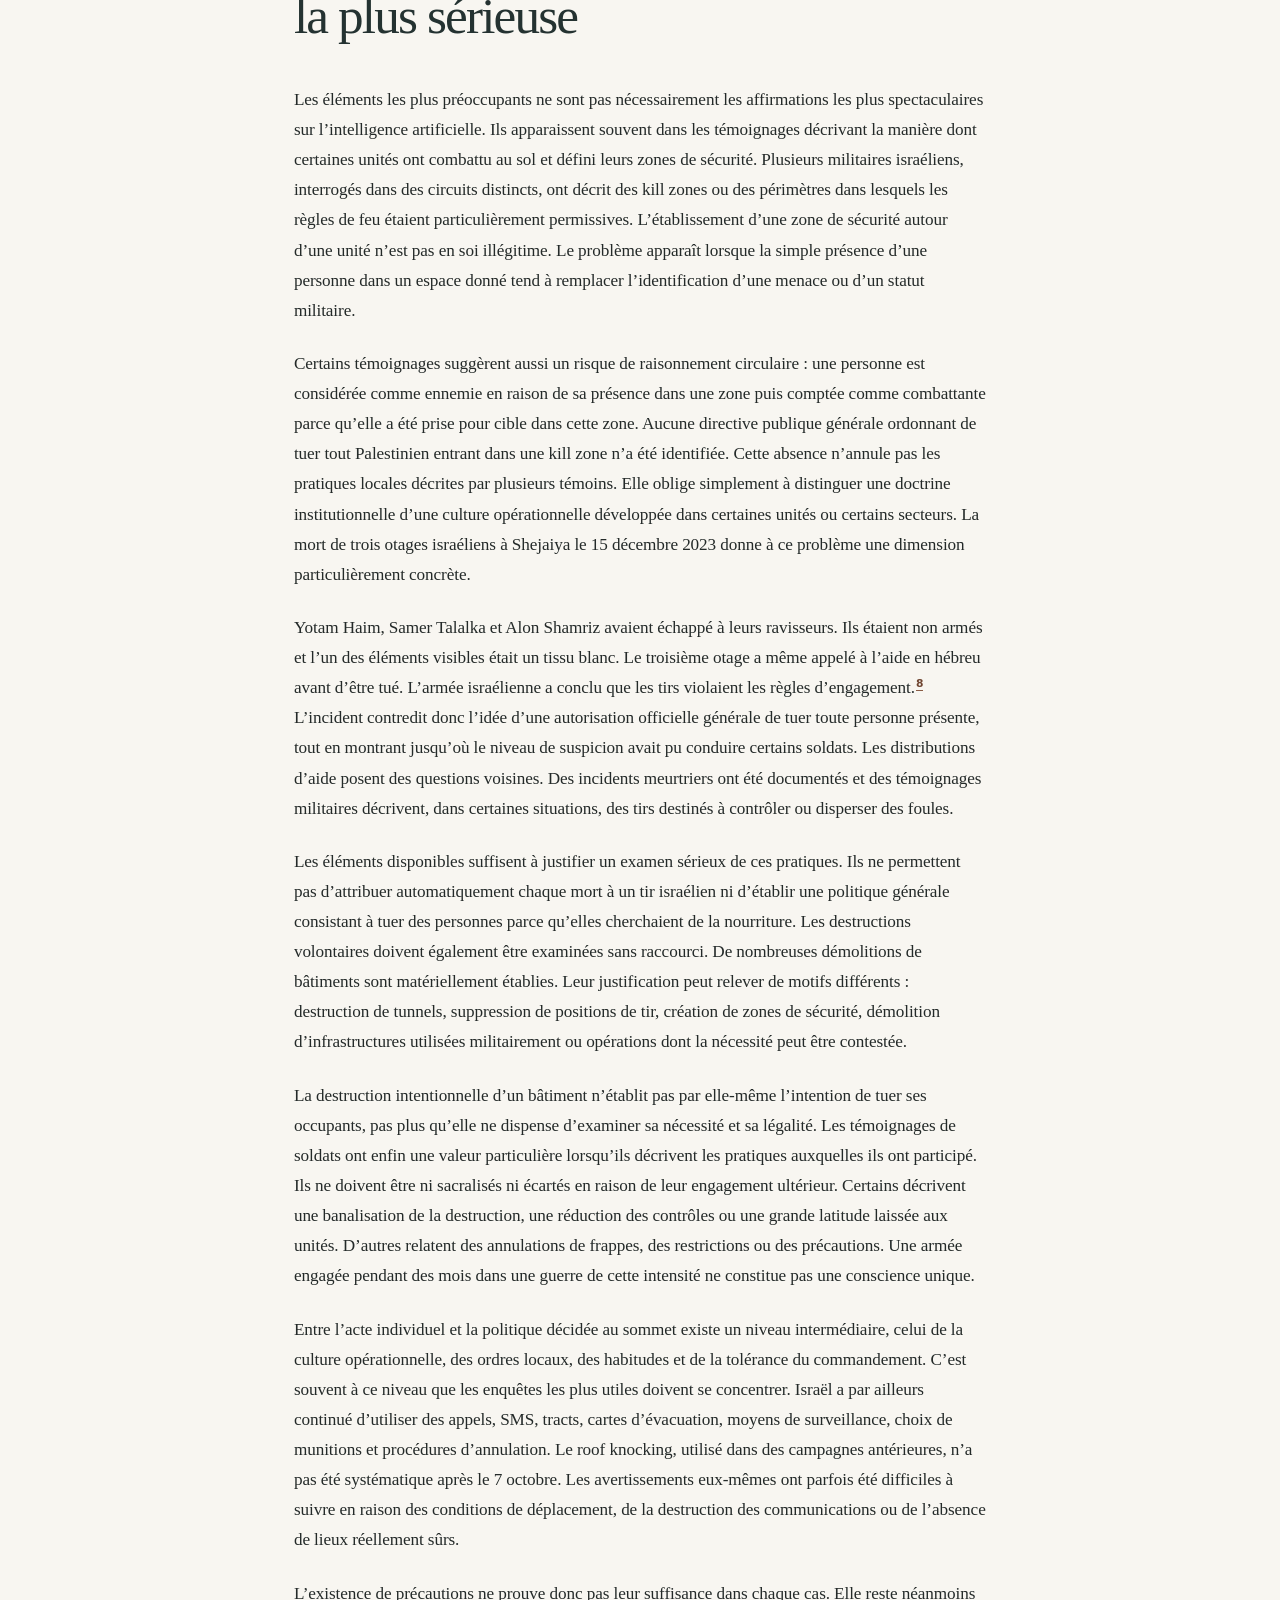
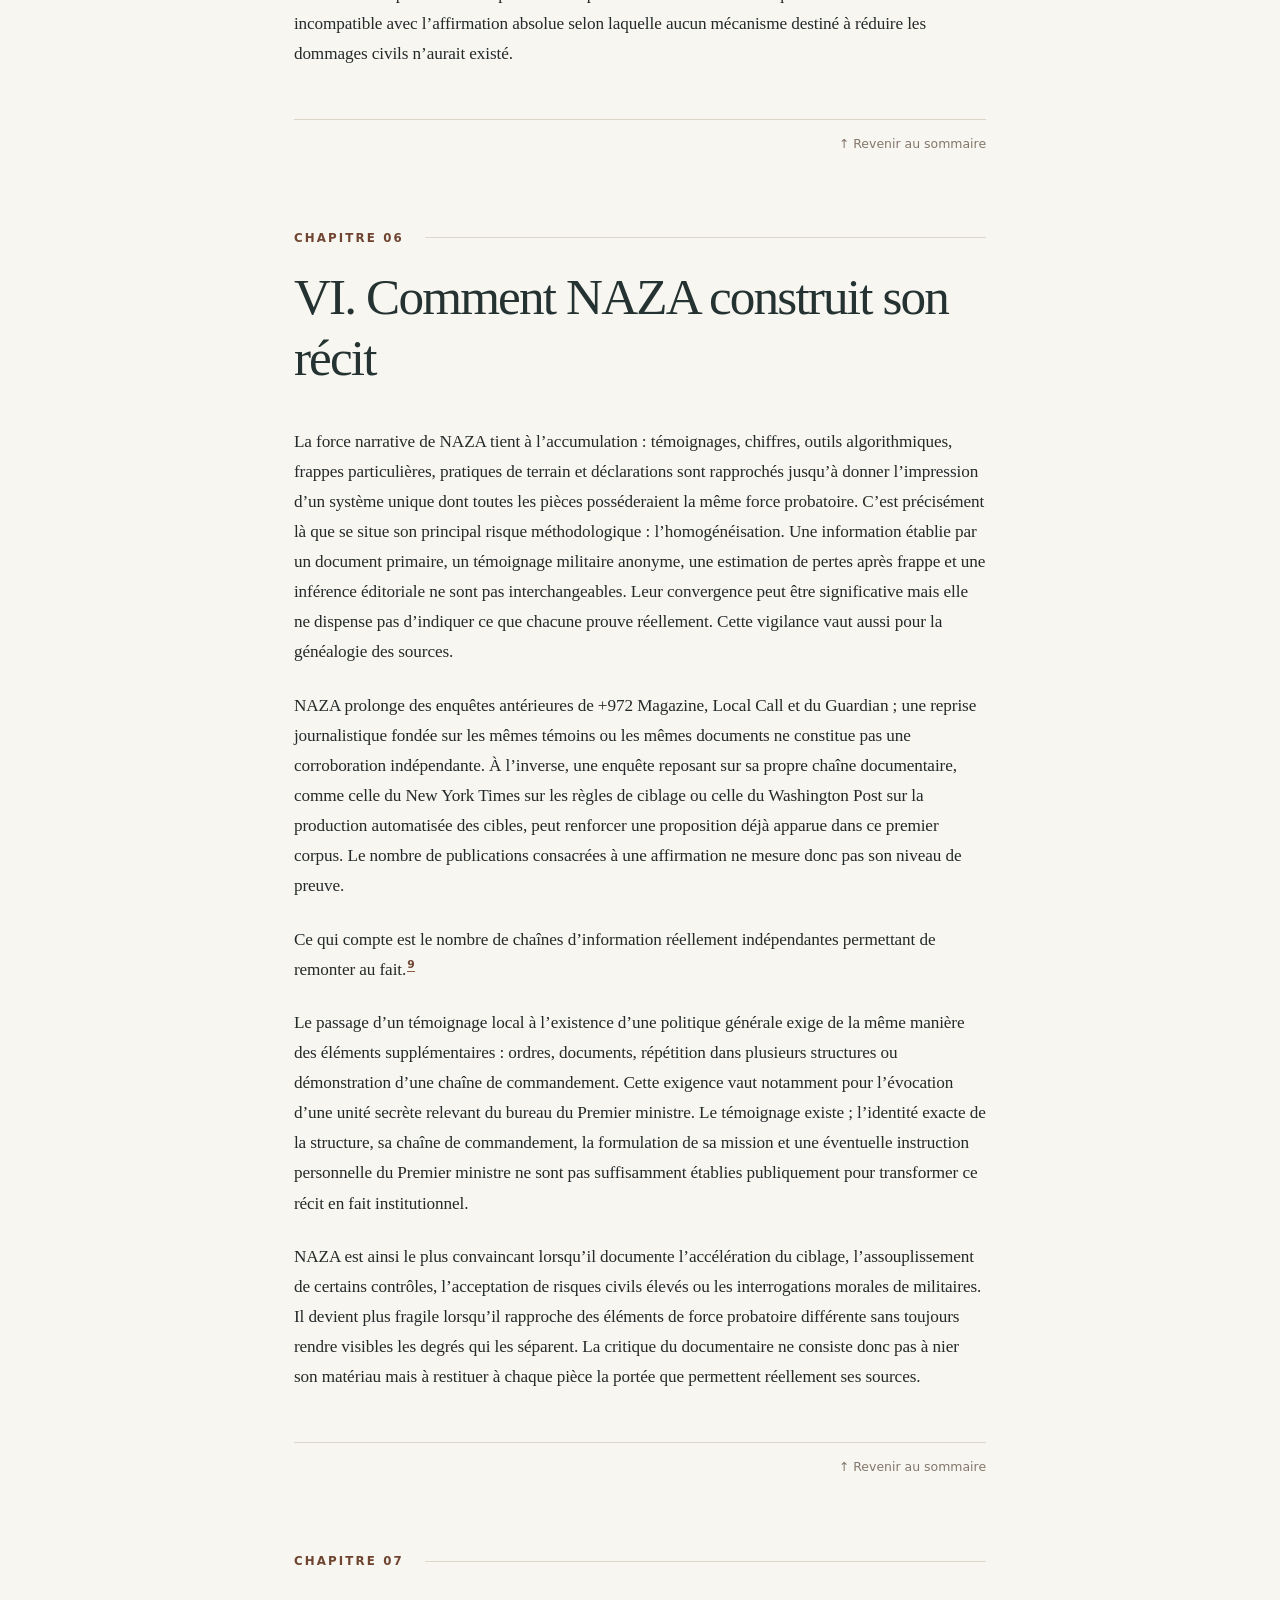
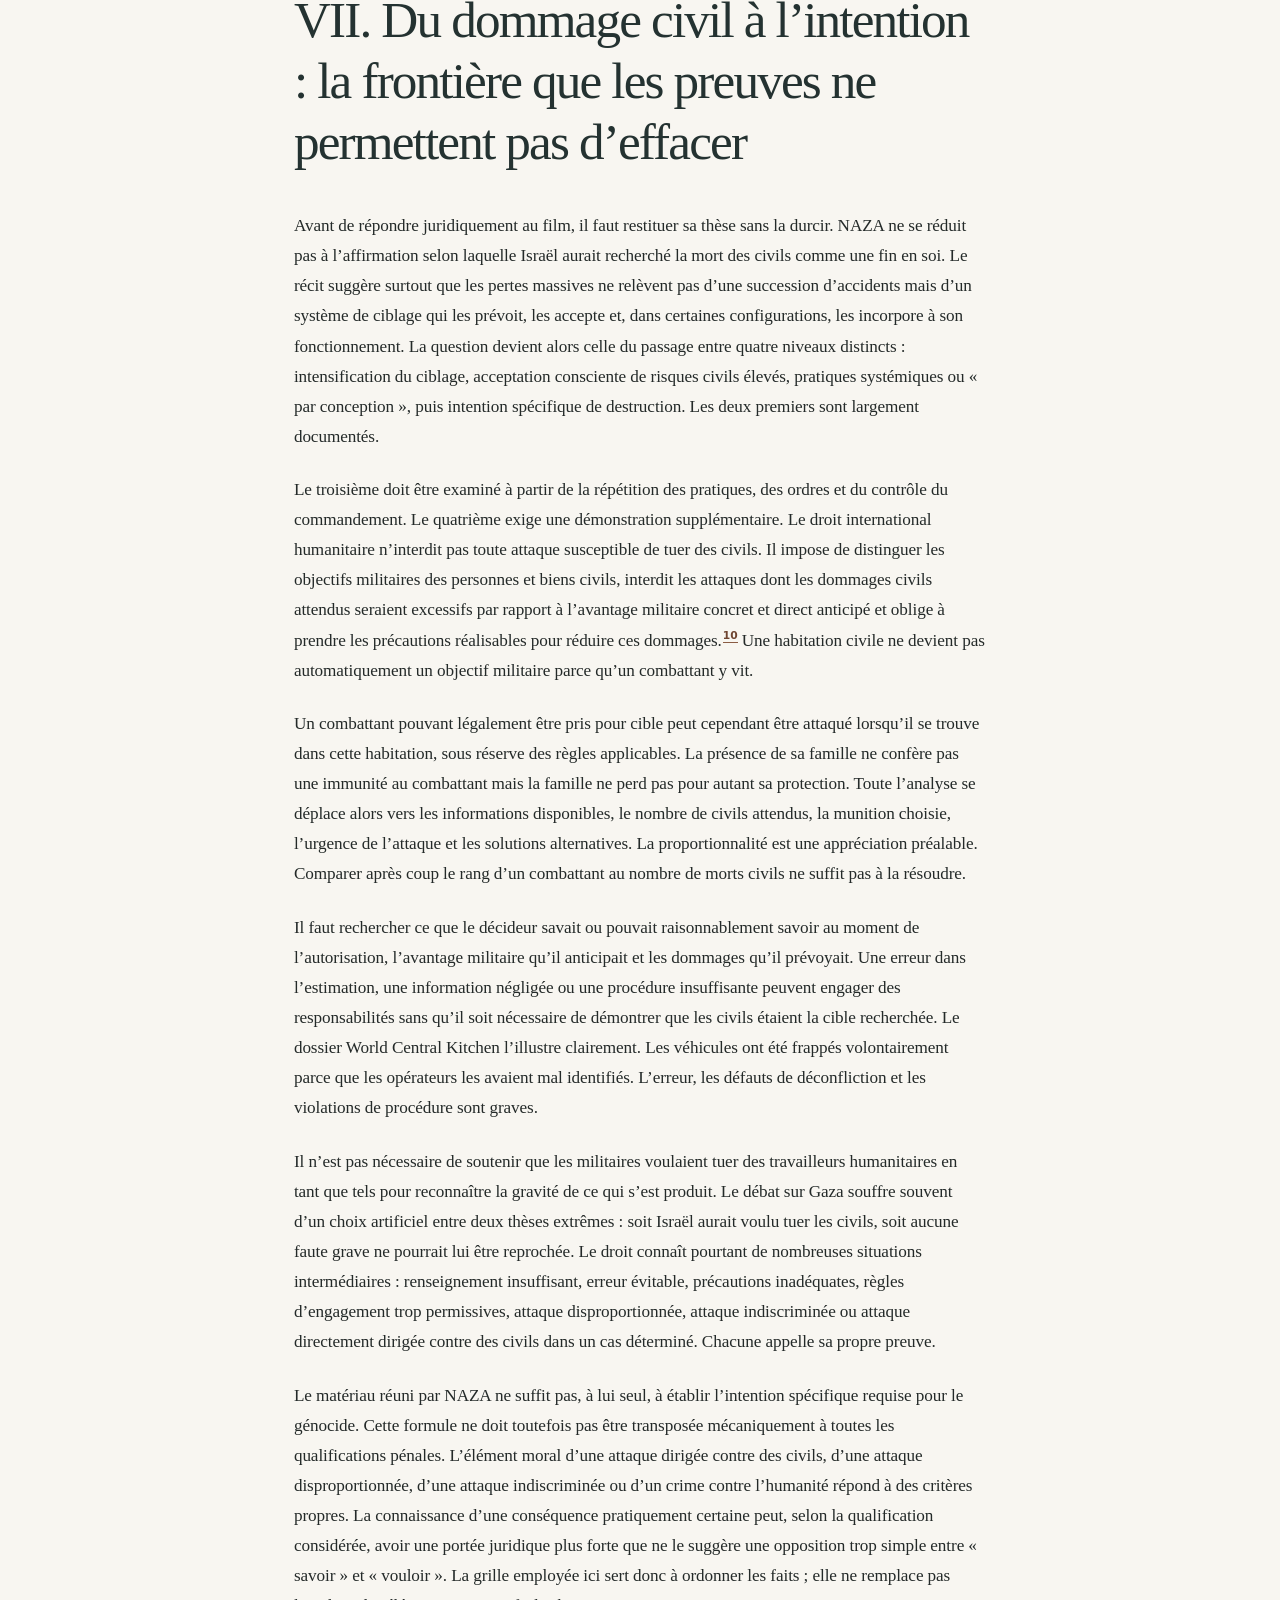
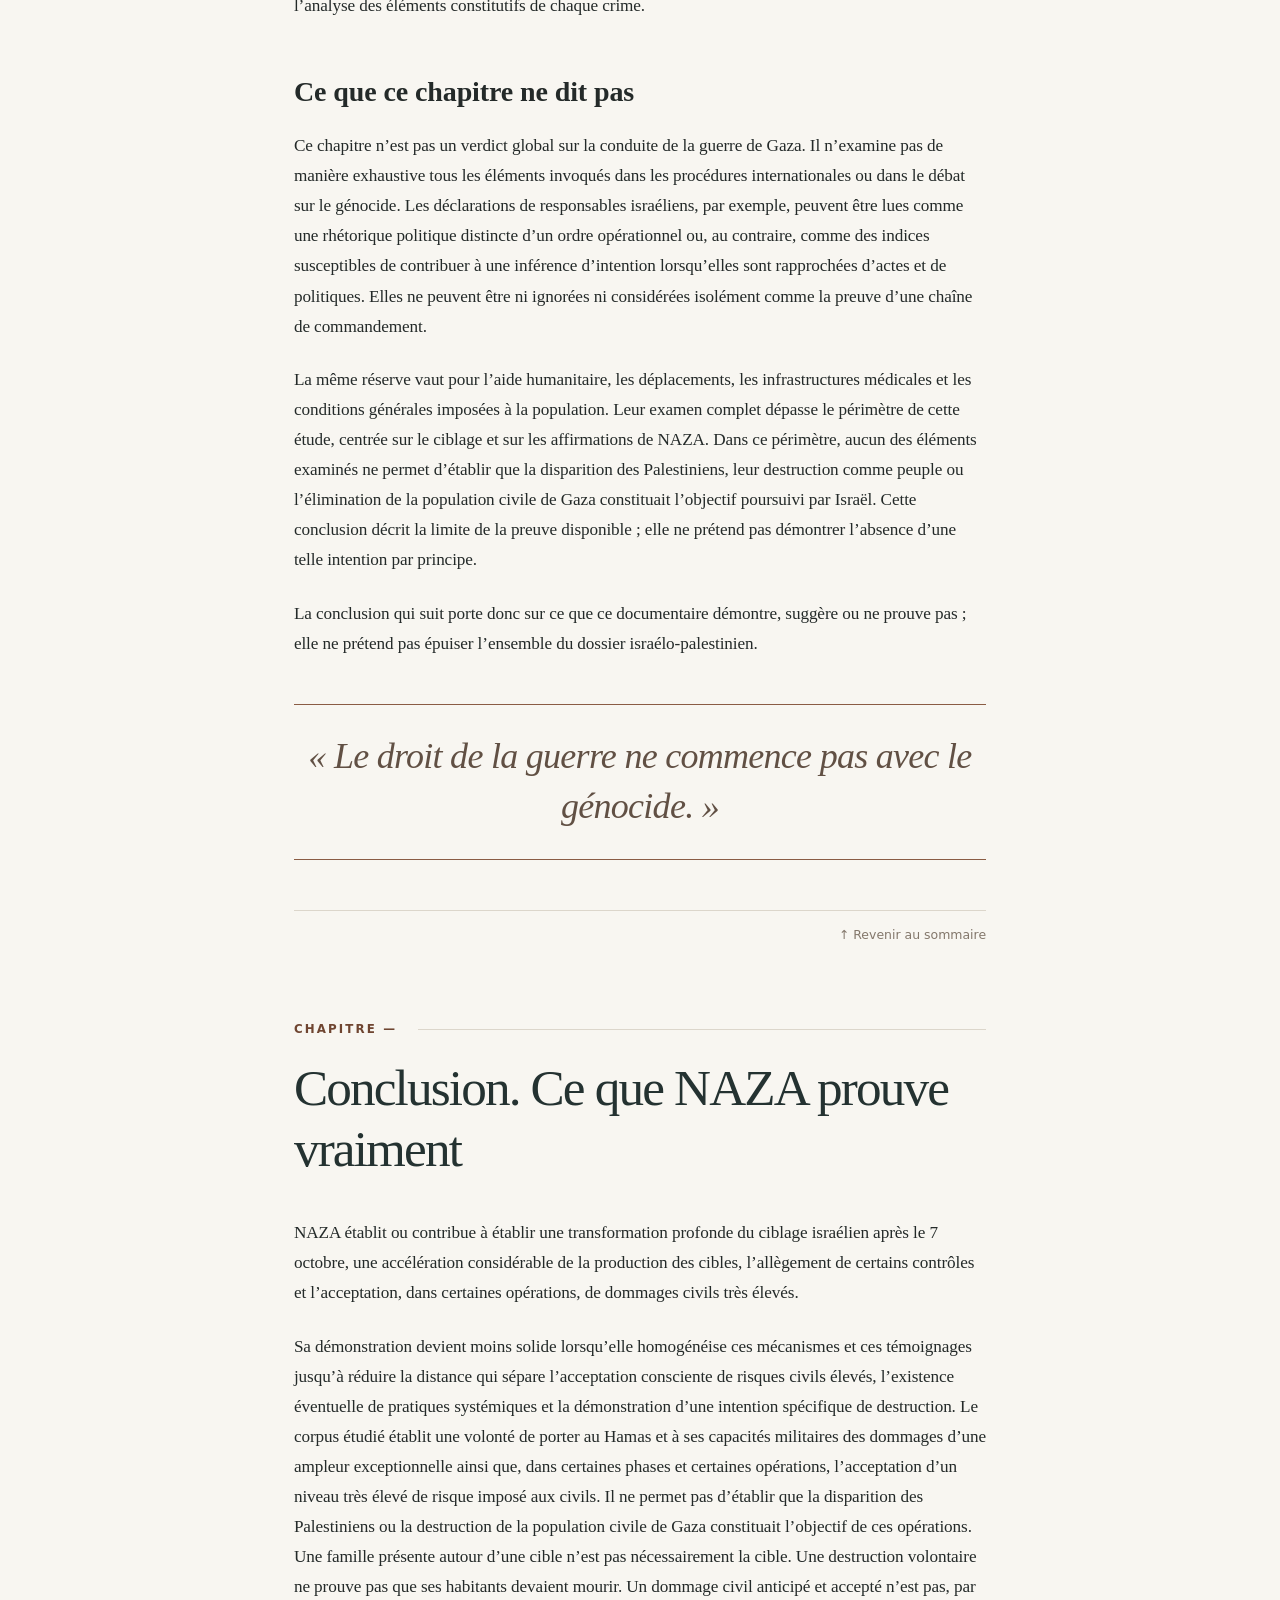
==== commit 0919f101: "Identité TG : monogramme doré officiel en en-tête, NAZA dossier principal, Les Cahiers en collection" ====
--- a/index.html
+++ b/index.html
@@ -5,10 +5,10 @@
 <meta name="viewport" content="width=device-width, initial-scale=1, viewport-fit=cover">
 <meta name="theme-color" content="#f8f6f1">
 <meta name="author" content="Thierry Gibert">
-<meta name="description" content="Les Cahiers n° 01 — NAZA. Contre-enquête documentaire sur les sources, le ciblage à Gaza et le droit international humanitaire. Édition consolidée du 13 novembre 2026.">
-<meta property="og:type" content="article"><meta property="og:title" content="Les Cahiers N° 01 — NAZA"><meta property="og:description" content="Ce que le documentaire démontre, ce qu’il suggère et ce qu’il ne prouve pas.">
+<meta name="description" content="THIERRY GIBERT — NAZA. Dossier N° 01 : contre-enquête documentaire sur les sources, le ciblage à Gaza et le droit international humanitaire. Édition consolidée du 13 novembre 2026.">
+<meta property="og:type" content="article"><meta property="og:title" content="THIERRY GIBERT — NAZA · Dossier N° 01"><meta property="og:description" content="Ce que le documentaire démontre, ce qu’il suggère et ce qu’il ne prouve pas.">
 <link rel="canonical" href="https://thierrygibert-del.github.io/les-cahiers/">
-<title>Les Cahiers N° 01 — NAZA | Thierry Gibert</title>
+<title>THIERRY GIBERT — NAZA | Contre-enquête documentaire</title>
 <style>
 :root{--paper:#f8f6f1;--sheet:#fffefa;--ink:#242a29;--muted:#655f58;--hairline:#dcd6cb;--stone:#eeeae2;--stone-dark:#e7e0d5;--accent:#8a5c44;--accent-deep:#6f4531;--slate:#243231;--serif:Georgia,"Iowan Old Style","Palatino Linotype","Book Antiqua",serif;--sans:system-ui,-apple-system,BlinkMacSystemFont,"Segoe UI",Arial,sans-serif;--reading:68ch}
 *,*::before,*::after{box-sizing:border-box}html{scroll-behavior:smooth;scroll-padding-top:32px}body{margin:0;background:var(--paper);color:var(--ink);font-family:var(--sans);-webkit-font-smoothing:antialiased}::selection{background:#d3c1ae;color:#241b17}a{color:var(--accent-deep);text-underline-offset:3px;text-decoration-thickness:1px}a:hover{color:#452d25}a:focus-visible{outline:3px solid #ab7957;outline-offset:3px;border-radius:2px}h1,h2,h3,p{overflow-wrap:break-word}figure{margin:0}img{max-width:100%;height:auto}
@@ -36,14 +36,31 @@
 .tg-author-lockup{display:flex;flex-direction:column;gap:4px}
 .tg-author-lockup .wordmark{color:var(--tg-blue);font-weight:800;letter-spacing:.13em}
 .tg-author-tagline{font-size:.69rem;letter-spacing:.035em;color:#333333;line-height:1.35}
-.footer-brand{display:block;color:var(--tg-ivory);letter-spacing:.045em}
+.footer-brand{display:block;color:var(--tg-blue);letter-spacing:.045em}
 @media(max-width:650px){.masthead-inner{flex-wrap:wrap;gap:12px}.nav-mini{gap:11px;flex-wrap:wrap}.tg-author-tagline{font-size:.67rem}}
+
+/* Identité personnelle officielle TG ; la collection reste une indication secondaire */
+.masthead{background:#1A1A2E;border-bottom:2px solid #D4B779}
+.masthead-inner{padding-top:8px;padding-bottom:8px;gap:18px;min-height:110px}
+.tg-author-lockup{display:flex;flex-direction:row;align-items:center;gap:2px;flex:0 1 auto;min-width:0}
+.tg-logo-link{display:block;width:clamp(165px,22vw,220px);height:clamp(80px,10vw,95px);overflow:hidden;position:relative;flex-shrink:0}
+.tg-logo{width:100%;max-width:none;height:auto;position:absolute;top:50%;left:50%;transform:translate(-50%,-50%)}
+.tg-byline{display:flex;flex-direction:column;gap:4px}
+.tg-author-tagline{font-size:.73rem;color:#F2E5C9;font-weight:600;white-space:normal}
+.tg-collection-caption{font-size:.64rem;letter-spacing:.065em;color:#FFFFFF;line-height:1.45;font-weight:700}
+.tg-collection-caption small{display:block;font-size:.62rem;letter-spacing:.02em;font-weight:400;color:#D9D9D9}
+.nav-mini a,.nav-mini a:hover{color:#FFFFFF}
+.tg-logo-link:focus-visible{outline:2px solid #D4B779;outline-offset:2px}
+@media(max-width:780px){.masthead-inner{flex-direction:column;align-items:flex-start;gap:6px}.tg-author-lockup{width:100%}.nav-mini{gap:15px}.nav-mini a{font-size:.75rem}}
+@media(max-width:420px){.tg-logo-link{width:156px;height:72px}.tg-byline{gap:3px}.tg-author-tagline{font-size:.64rem}.tg-collection-caption{font-size:.55rem}}
+@media print{.masthead{background:#1A1A2E!important;-webkit-print-color-adjust:exact;print-color-adjust:exact}}
+
 </style>
 </head>
 <body>
 <a class="skip-link" href="#enquete">Aller directement à l’enquête</a>
 <header class="masthead" role="banner"><div class="masthead-inner">
-<div class="tg-author-lockup"><a class="wordmark" href="https://thierrygibert15.wordpress.com/publications/les-cahiers/">THIERRY GIBERT <span aria-hidden="true">/</span> Les Cahiers</a><span class="tg-author-tagline">Histoire • Sources • Analyse</span></div>
+<div class="tg-author-lockup"><a class="tg-logo-link" href="https://thierrygibert15.wordpress.com/publications/les-cahiers/" aria-label="Thierry Gibert — dossiers documentaires"><img class="tg-logo" src="https://thierrygibert15.wordpress.com/wp-content/uploads/2026/11/tg-thierry-gibert-monogramme-dore.png" width="205" height="116" alt="TG — Thierry Gibert, monogramme doré" decoding="async"></a><div class="tg-byline"><span class="tg-author-tagline">Histoire • Sources • Analyse</span><span class="tg-collection-caption">NAZA · DOSSIER N° 01 <small>Collection Les Cahiers</small></span></div></div>
 <nav class="nav-mini" aria-label="Navigation principale"><a href="#sommaire">Sommaire</a><a href="#complement">Actualisations</a><a href="https://thierrygibert15.wordpress.com/publications/les-cahiers/">Retour au blog ↗</a></nav>
 </div></header>
 <main id="contenu">
